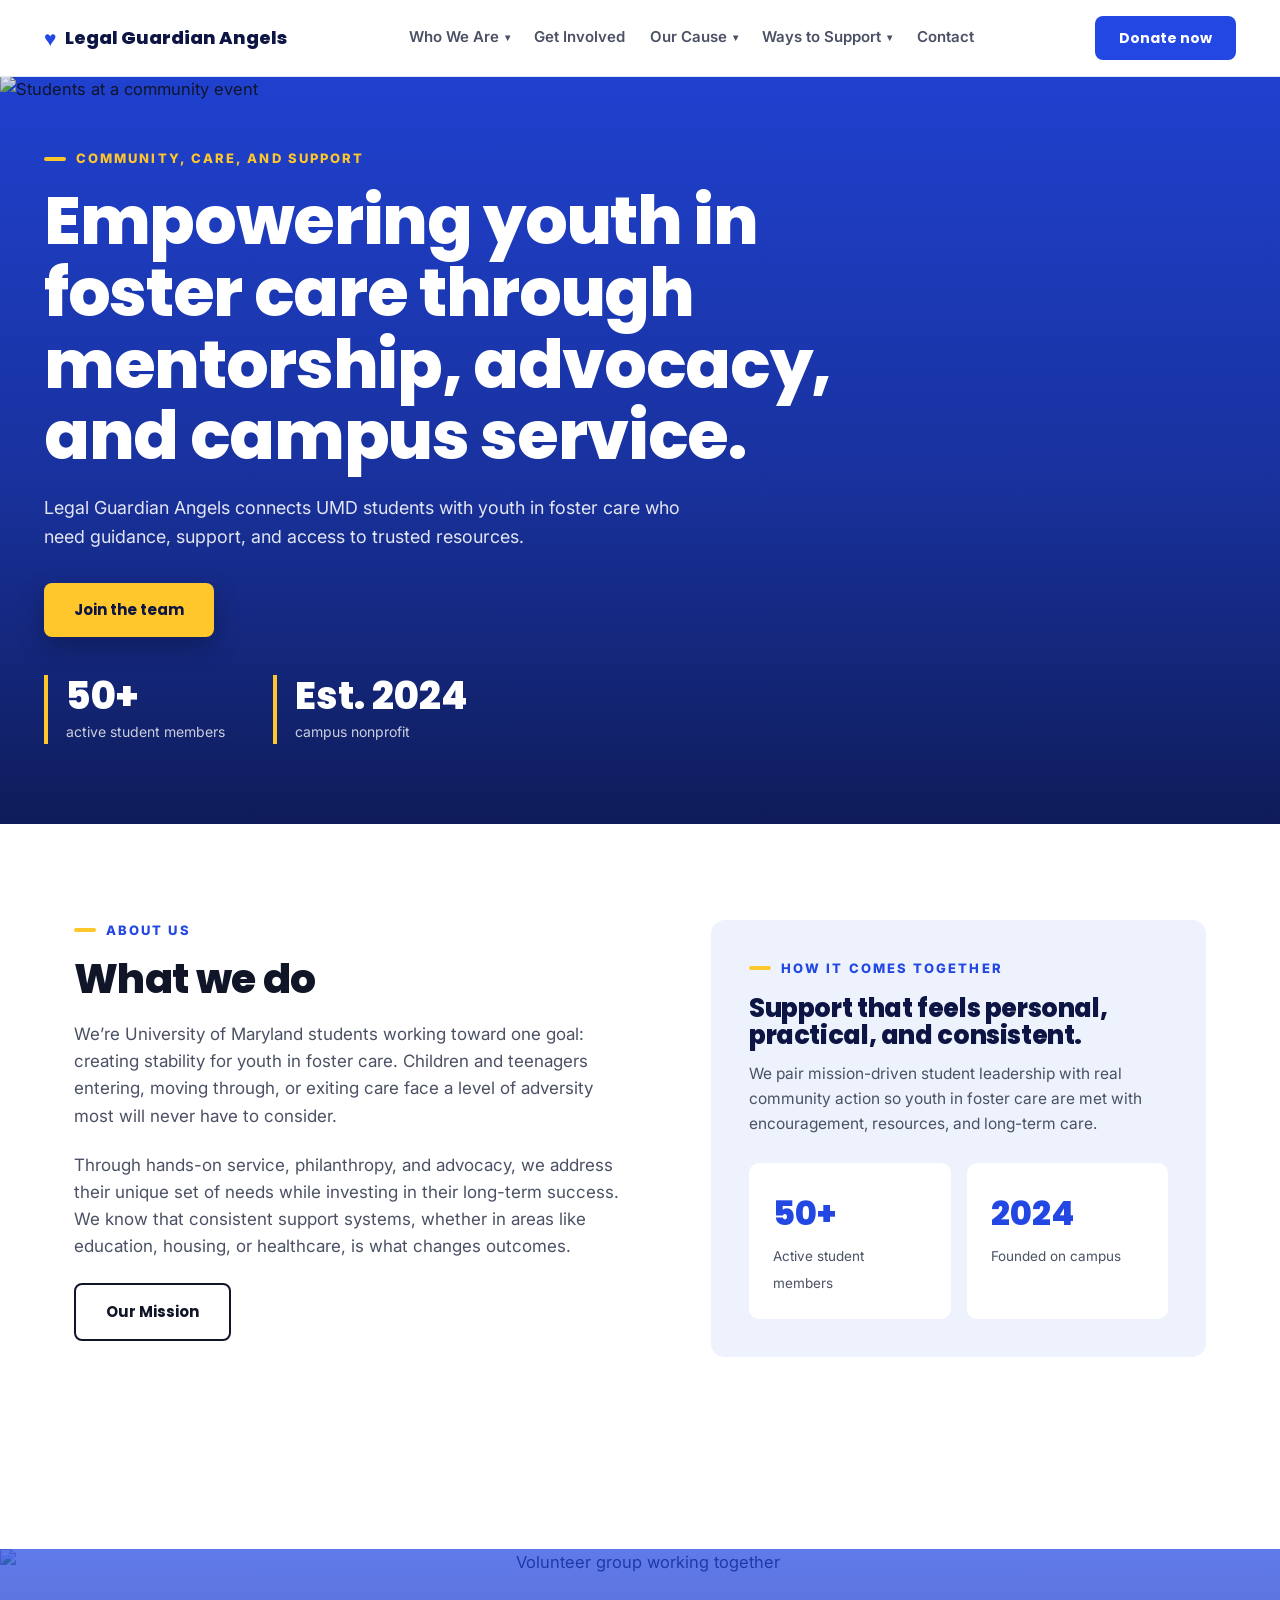
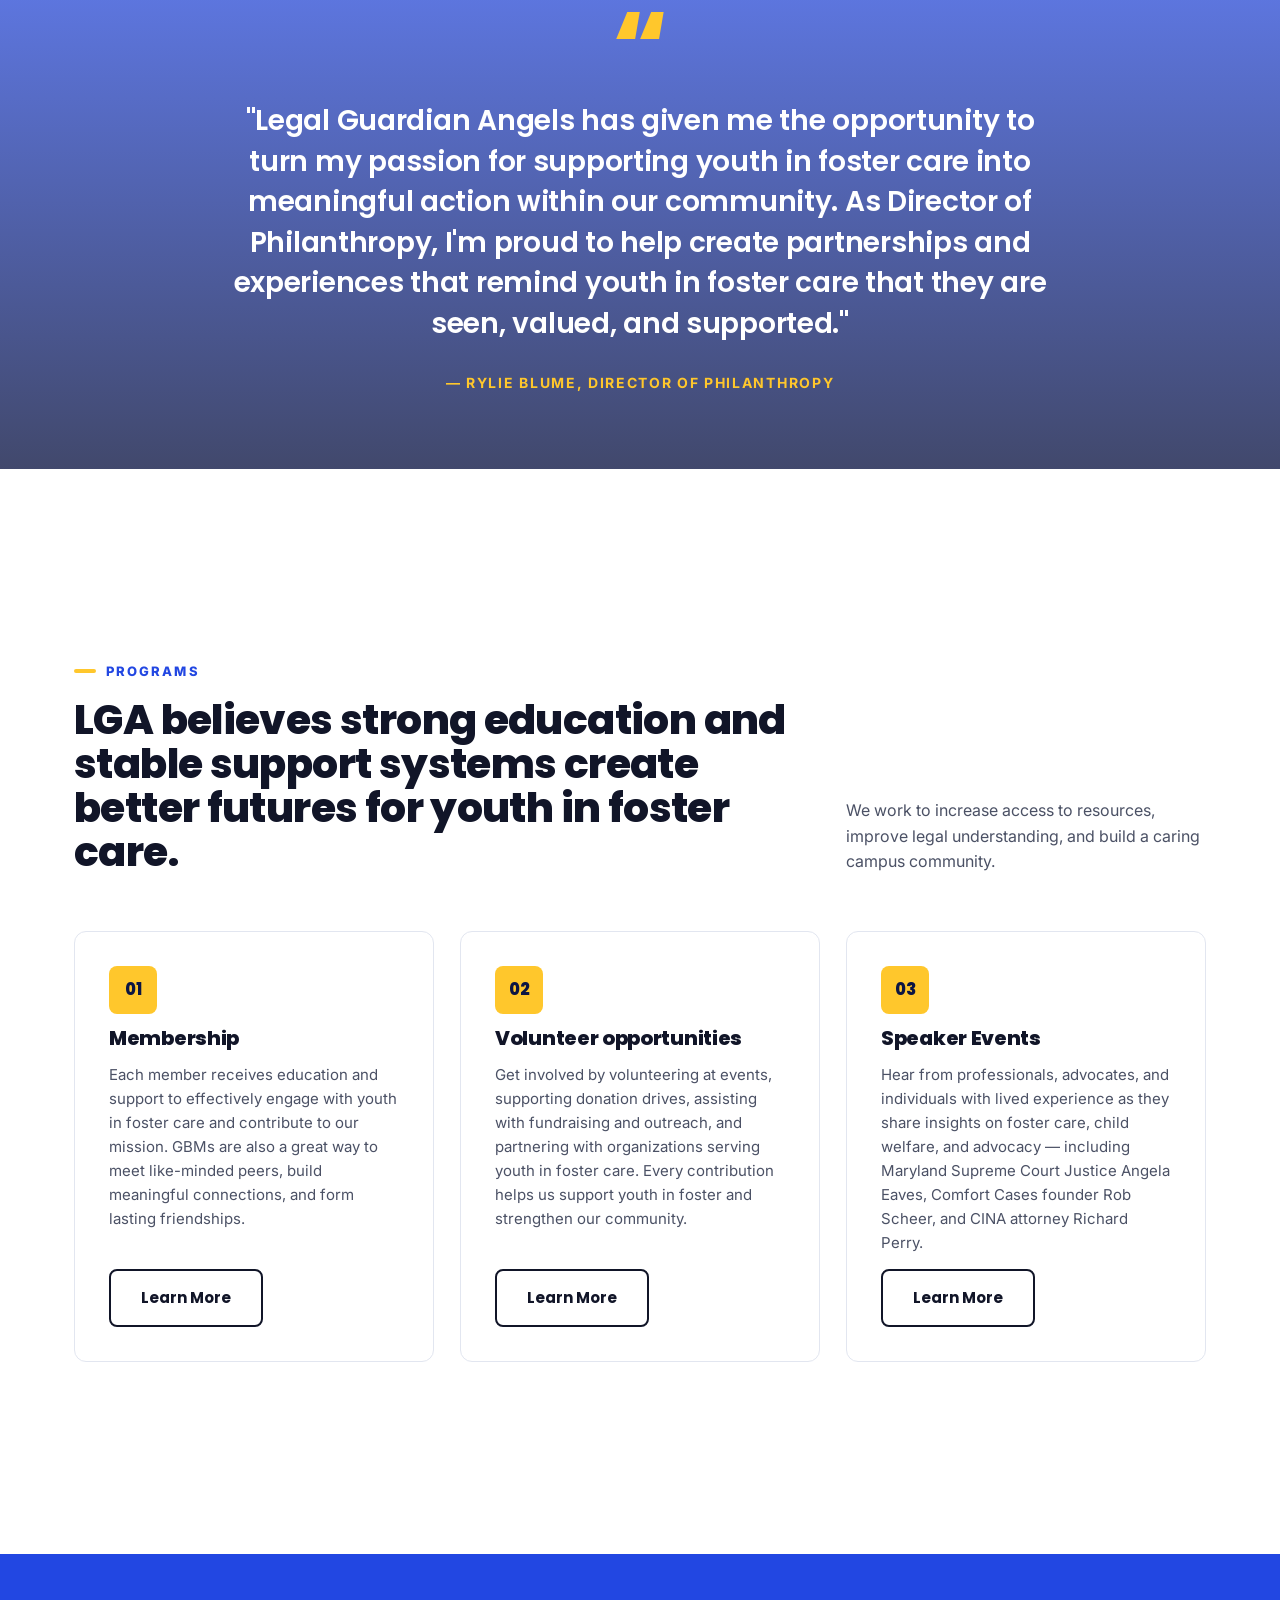
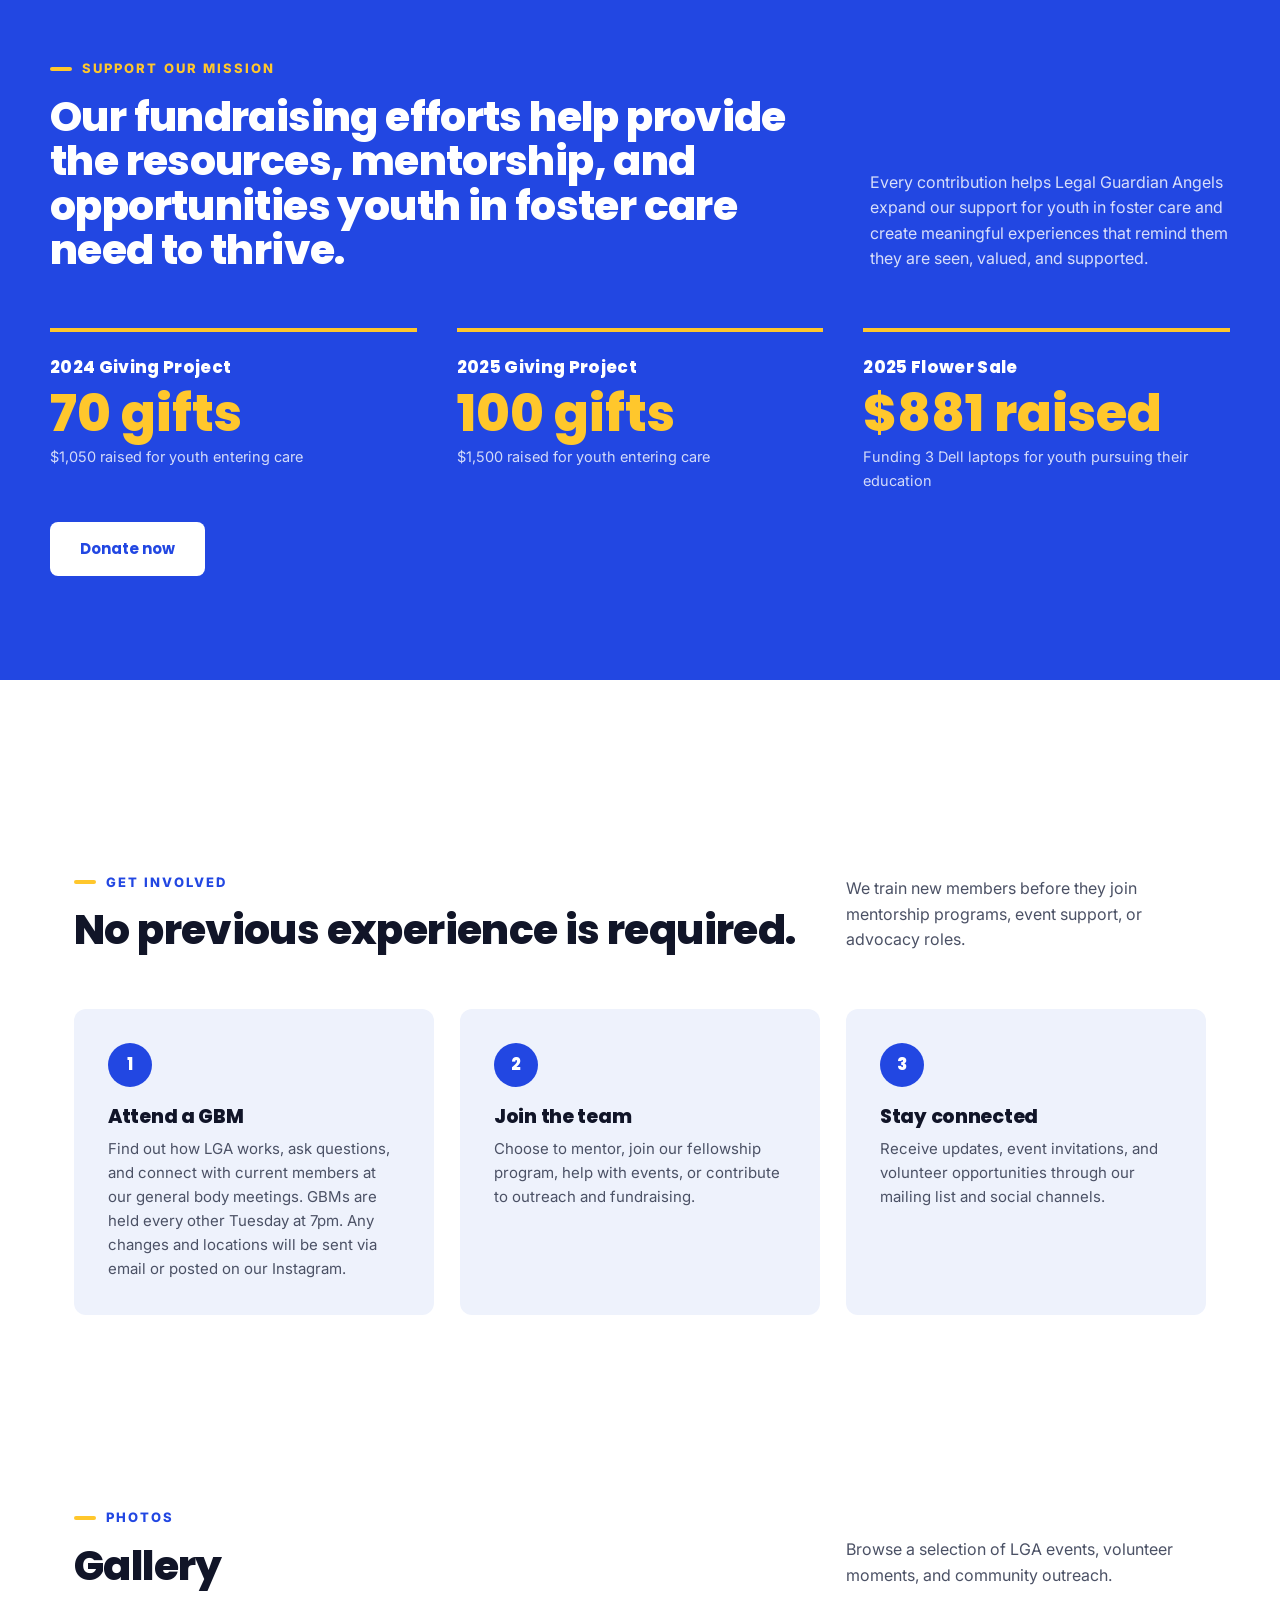
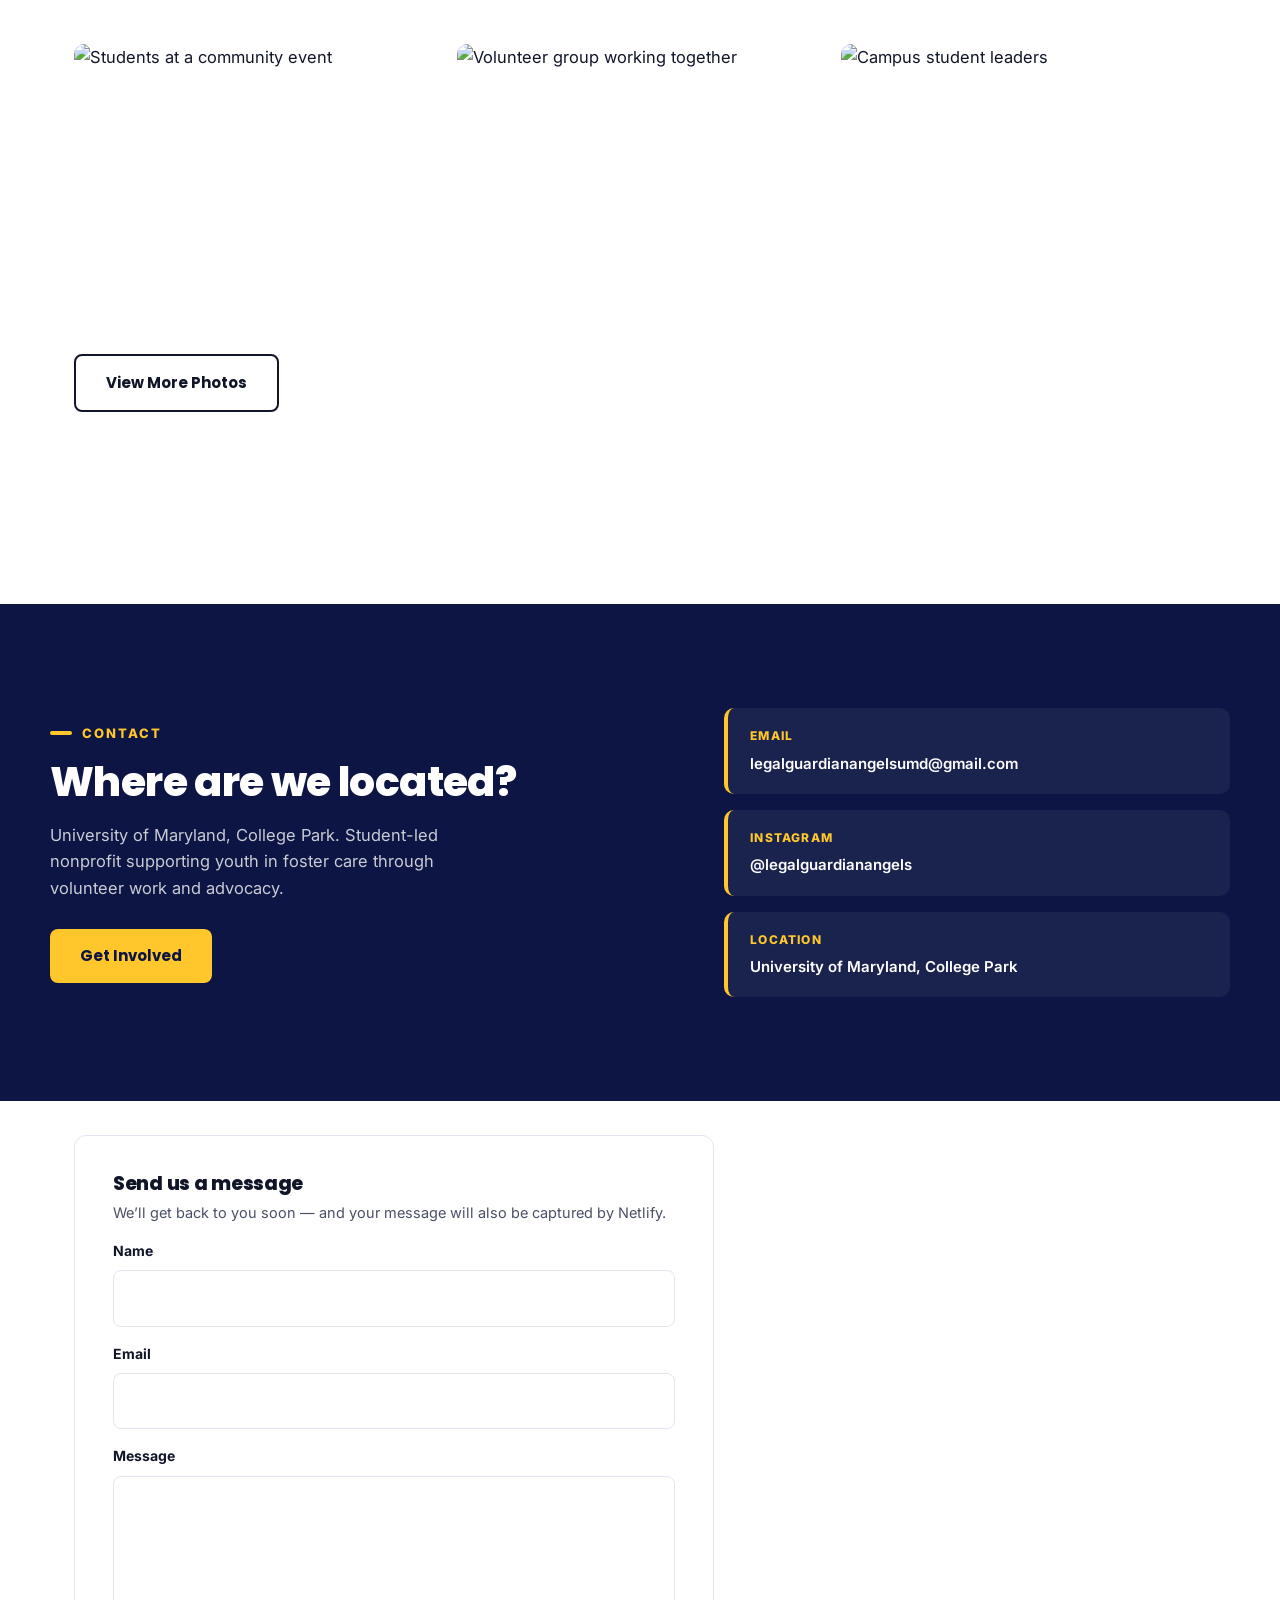
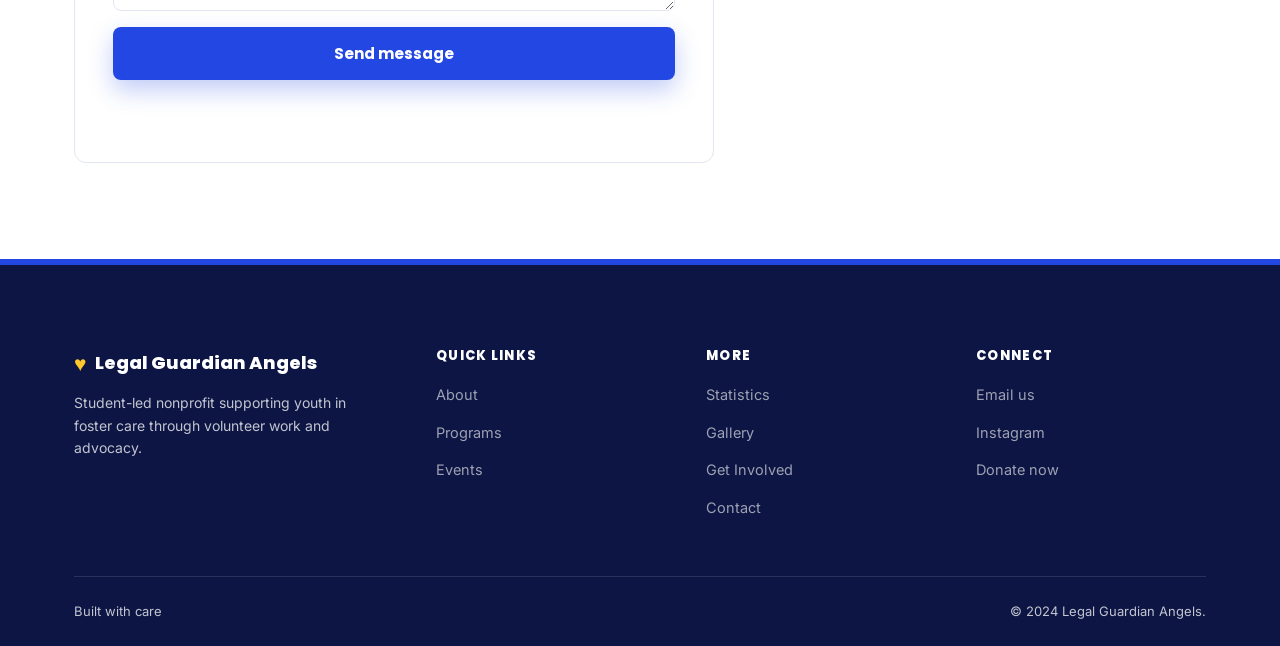
==== index.html @ 77a1c2e3 "Redesign site with One Love-inspired visual system Move all styling into a shared styles.css impleme" ====
<!DOCTYPE html>
<html lang="en">
<head>
<meta charset="UTF-8">
<meta name="viewport" content="width=device-width, initial-scale=1.0">
<title>Legal Guardian Angels — UMD</title>
<link rel="preconnect" href="https://fonts.googleapis.com">
<link href="https://fonts.googleapis.com/css2?family=Poppins:wght@500;600;700;800&family=Inter:wght@400;500;600;700&display=swap" rel="stylesheet">
<!-- Google tag (gtag.js) -->
<script async src="https://www.googletagmanager.com/gtag/js?id=G-RQLTBCHD7K"></script>
<script>
  window.dataLayer = window.dataLayer || [];
  function gtag(){dataLayer.push(arguments);}
  gtag('js', new Date());
  gtag('config', 'G-RQLTBCHD7K');
</script>
<script type="text/javascript" src="https://cdn.jsdelivr.net/npm/@emailjs/browser@4/dist/email.min.js"></script>
<link rel="stylesheet" href="styles.css">
</head>
<body>

<header>
  <div class="nav-shell">
    <div class="nav-bar">
      <a href="index.html" class="logo"><span class="logo-dot"></span> Legal Guardian Angels</a>
      <nav class="nav-links">
        <div class="nav-item dropdown">
          <button class="nav-link dropdown-toggle" type="button" aria-expanded="false" aria-controls="who-we-are-menu">Who We Are</button>
          <div class="dropdown-menu" id="who-we-are-menu">
            <a href="mission.html">Our Mission</a>
            <a href="impact.html">Our Impact</a>
            <a href="events.html">Events</a>
            <a href="team-leadership.html">Team &amp; Leadership</a>
            <a href="gallery.html">Photo Gallery</a>
          </div>
        </div>
        <a href="get-involved.html" class="nav-link">Get Involved</a>
        <div class="nav-item dropdown">
          <a href="statistics.html" class="nav-link dropdown-toggle" data-parent="our-cause">Our Cause</a>
          <div class="dropdown-menu" id="our-cause-menu">
            <a href="partners.html">Our Partners</a>
          </div>
        </div>
        <div class="nav-item dropdown">
          <button class="nav-link dropdown-toggle" type="button" aria-expanded="false" aria-controls="ways-to-support-menu">Ways to Support</button>
          <div class="dropdown-menu" id="ways-to-support-menu">
            <a href="https://www.spotfund.com/story/1d120779-6654-4a64-a59e-068f6ab8086c?SFID=EmpowerFosterYouth">Donate</a>
            <a href="index.html#contact">Partnership Requests</a>
          </div>
        </div>
        <a href="index.html#contact" class="nav-link">Contact</a>
      </nav>
      <div class="nav-cta">
        <a href="https://www.spotfund.com/story/1d120779-6654-4a64-a59e-068f6ab8086c?SFID=EmpowerFosterYouth" class="btn btn-primary" style="padding:11px 24px; font-size:14px;">Donate now</a>
        <button class="burger" onclick="document.getElementById('mmenu').classList.toggle('open')" aria-label="Toggle menu">
          <span></span><span></span><span></span>
        </button>
      </div>
    </div>
    <div class="mobile-menu" id="mmenu">
      <a href="mission.html">Our Mission</a>
      <a href="impact.html">Our Impact</a>
      <a href="events.html">Events</a>
      <a href="team-leadership.html">Team &amp; Leadership</a>
      <a href="gallery.html">Photo Gallery</a>
      <a href="get-involved.html">Get Involved</a>
      <a href="statistics.html">Our Cause</a>
      <a href="partners.html">Our Partners</a>
      <a href="https://www.spotfund.com/story/1d120779-6654-4a64-a59e-068f6ab8086c?SFID=EmpowerFosterYouth">Donate</a>
      <a href="index.html#contact">Partnership Requests</a>
      <a href="index.html#contact">Contact</a>
    </div>
  </div>
</header>

<div id="top"></div>

<div class="hero">
  <div class="hero-inner">
    <img src="gallery/1762361228335.jpeg" alt="Students at a community event">
    <div class="hero-content">
      <div class="eyebrow">Community, care, and support</div>
      <h1>Empowering youth in foster care through mentorship, advocacy, and campus service.</h1>
      <p>Legal Guardian Angels connects UMD students with youth in foster care who need guidance, support, and access to trusted resources.</p>
      <div class="hero-btns">
        <a href="/#join" class="btn btn-primary">Join the team</a>
      </div>
      <div class="hero-stats">
        <div><strong>50+</strong><span>active student members</span></div>
        <div><strong>Est. 2024</strong><span>campus nonprofit</span></div>
      </div>
    </div>
  </div>
</div>

<section id="about">
  <div class="wrap about-grid">
    <div class="about-copy">
      <div class="eyebrow">About us</div>
      <h2>What we do</h2>
      <p>We’re University of Maryland students working toward one goal: creating stability for youth in foster care. Children and teenagers entering, moving through, or exiting care face a level of adversity most will never have to consider.</p>
      <p> Through hands-on service, philanthropy, and advocacy, we address their unique set of needs while investing in their long-term success. We know that consistent support systems, whether in areas like education, housing, or healthcare, is what changes outcomes.</p>
      <a href="/#mission" class="btn btn-outline">Our Mission</a>
    </div>
    <div class="about-panel">
      <div class="eyebrow">How it comes together</div>
      <h3>Support that feels personal, practical, and consistent.</h3>
      <p>We pair mission-driven student leadership with real community action so youth in foster care are met with encouragement, resources, and long-term care.</p>
      <div class="stat-row">
        <div class="stat-card"><strong>50+</strong><span>Active student members</span></div>
        <div class="stat-card"><strong>2024</strong><span>Founded on campus</span></div>
      </div>
    </div>
  </div>
</section>

<section id="mission">
  <div class="wrap">
    <div class="quote-banner">
      <img src="gallery/1762362089334.jpeg" alt="Volunteer group working together">
      <div class="quote-inner">
        <p>"Legal Guardian Angels has given me the opportunity to turn my passion for supporting youth in foster care into meaningful action within our community. As Director of Philanthropy, I'm proud to help create partnerships and experiences that remind youth in foster care that they are seen, valued, and supported."</p>
        <span>— Rylie Blume, Director of Philanthropy</span>
      </div>
    </div>
  </div>
</section>

<section id="programs">
  <div class="wrap">
    <div class="section-head">
      <div>
        <div class="eyebrow">Programs</div>
        <h2>LGA believes strong education and stable support systems create better futures for youth in foster care.</h2>
      </div>
      <p>We work to increase access to resources, improve legal understanding, and build a caring campus community.</p>
    </div>
    <div class="card-grid">
      <div class="p-card">
        <div class="icon">01</div>
        <h3>Membership</h3>
        <p>Each member receives education and support to effectively engage with youth in foster care and contribute to our mission. GBMs are also a great way to meet like-minded peers, build meaningful connections, and form lasting friendships.</p>
        <a href="programs.html" class="btn btn-outline" style="align-self:flex-start;">Learn More</a>
      </div>
      <div class="p-card">
        <div class="icon">02</div>
        <h3>Volunteer opportunities</h3>
        <p>Get involved by volunteering at events, supporting donation drives, assisting with fundraising and outreach, and partnering with organizations serving youth in foster care. Every contribution helps us support youth in foster and strengthen our community.</p>
        <a href="programs.html" class="btn btn-outline" style="align-self:flex-start;">Learn More</a>
      </div>
      <div class="p-card">
        <div class="icon">03</div>
        <h3>Speaker Events</h3>
        <p>Hear from professionals, advocates, and individuals with lived experience as they share insights on foster care, child welfare, and advocacy — including Maryland Supreme Court Justice Angela Eaves, Comfort Cases founder Rob Scheer, and CINA attorney Richard Perry.</p>
        <a href="programs.html" class="btn btn-outline" style="align-self:flex-start;">Learn More</a>
      </div>
    </div>
  </div>
</section>

<section id="events">
  <div class="wrap">
    <div class="impact-band">
      <div class="section-head">
        <div>
          <div class="eyebrow">Support our mission</div>
          <h2>Our fundraising efforts help provide the resources, mentorship, and opportunities youth in foster care need to thrive.</h2>
        </div>
        <p>Every contribution helps Legal Guardian Angels expand our support for youth in foster care and create meaningful experiences that remind them they are seen, valued, and supported.</p>
      </div>
      <div class="impact-cards">
        <div class="i-card">
          <h3>2024 Giving Project</h3>
          <div class="amt">70 gifts</div>
          <p>$1,050 raised for youth entering care</p>
        </div>
        <div class="i-card">
          <h3>2025 Giving Project</h3>
          <div class="amt">100 gifts</div>
          <p>$1,500 raised for youth entering care</p>
        </div>
        <div class="i-card">
          <h3>2025 Flower Sale</h3>
          <div class="amt">$881 raised</div>
          <p>Funding 3 Dell laptops for youth pursuing their education</p>
        </div>
      </div>
      <div style="margin-top:30px;">
        <a href="https://www.spotfund.com/story/1d120779-6654-4a64-a59e-068f6ab8086c?SFID=EmpowerFosterYouth" class="btn btn-dark">Donate now</a>
      </div>
    </div>
  </div>
</section>

<section id="join">
  <div class="wrap">
    <div class="section-head">
      <div>
        <div class="eyebrow">Get involved</div>
        <h2>No previous experience is required.</h2>
      </div>
      <p>We train new members before they join mentorship programs, event support, or advocacy roles.</p>
    </div>
    <div class="steps">
      <div class="step-card">
        <div class="step-num">1</div>
        <h3>Attend a GBM</h3>
        <p>Find out how LGA works, ask questions, and connect with current members at our general body meetings. GBMs are held every other Tuesday at 7pm. Any changes and locations will be sent via email or posted on our Instagram.</p>
      </div>
      <div class="step-card">
        <div class="step-num">2</div>
        <h3>Join the team</h3>
        <p>Choose to mentor, join our fellowship program, help with events, or contribute to outreach and fundraising.</p>
      </div>
      <div class="step-card">
        <div class="step-num">3</div>
        <h3>Stay connected</h3>
        <p>Receive updates, event invitations, and volunteer opportunities through our mailing list and social channels.</p>
      </div>
    </div>
  </div>
</section>

<section id="gallery">
  <div class="wrap">
    <div class="section-head">
      <div>
        <div class="eyebrow">Photos</div>
        <h2>Gallery</h2>
      </div>
      <p>Browse a selection of LGA events, volunteer moments, and community outreach.</p>
    </div>
    <div class="gallery-grid">
      <img src="gallery/1762361228335.jpeg" alt="Students at a community event">
      <img src="gallery/1762362089334.jpeg" alt="Volunteer group working together">
      <img src="gallery/1762362348416.jpeg" alt="Campus student leaders">
    </div>
    <div style="margin-top:30px;">
      <a href="https://join.photocircleapp.com/THJKW5EP27" class="btn btn-outline">View More Photos</a>
    </div>
  </div>
</section>

<section id="contact">
  <div class="wrap">
    <div class="cta-band">
      <div>
        <div class="eyebrow">Contact</div>
        <h2>Where are we located?</h2>
        <p>University of Maryland, College Park. Student-led nonprofit supporting youth in foster care through volunteer work and advocacy.</p>
        <a href="/#join" class="btn btn-primary">Get Involved</a>
      </div>
      <div class="contact-list">
        <div class="contact-item"><span>Email</span><strong>legalguardianangelsumd@gmail.com</strong></div>
        <div class="contact-item"><span>Instagram</span><strong>@legalguardianangels</strong></div>
        <div class="contact-item"><span>Location</span><strong>University of Maryland, College Park</strong></div>
      </div>
    </div>
  </div>

  <div class="wrap">
    <div class="form-card">
      <h3 style="font-size:19px; margin-bottom:6px;">Send us a message</h3>
      <p style="color:var(--ink-soft); font-size:14.5px; margin-bottom:16px;">We’ll get back to you soon — and your message will also be captured by Netlify.</p>

      <form id="contactForm" name="contact" action="/thank-you.html" method="POST" data-netlify="true" netlify-honeypot="bot-field" class="contact-form">
        <input type="hidden" name="form-name" value="contact">
        <input type="hidden" name="bot-field">

        <div class="form-row">
          <label for="cf-name">Name</label>
          <input type="text" id="cf-name" name="name" required>
        </div>
        <div class="form-row">
          <label for="cf-email">Email</label>
          <input type="email" id="cf-email" name="email" required>
        </div>
        <div class="form-row">
          <label for="cf-message">Message</label>
          <textarea id="cf-message" name="message" rows="4" required></textarea>
        </div>

        <button type="submit" class="btn btn-primary" id="cf-submit">Send message</button>
        <p id="cf-status" class="form-status" aria-live="polite"></p>
      </form>
    </div>
  </div>
</section>

<footer>
  <div class="wrap">
    <div class="footer-grid">
      <div>
        <div class="footer-logo"><span class="logo-dot"></span> Legal Guardian Angels</div>
        <p style="font-size:14px; max-width:280px;">Student-led nonprofit supporting youth in foster care through volunteer work and advocacy.</p>
      </div>
      <div>
        <h4>Quick Links</h4>
        <ul>
          <li><a href="/#about">About</a></li>
          <li><a href="programs.html">Programs</a></li><li><a href="events.html">Events</a></li>
        </ul>
      </div>
      <div>
        <h4>More</h4>
        <ul>
          <li><a href="statistics.html">Statistics</a></li>
          <li><a href="gallery.html">Gallery</a></li>
          <li><a href="/#join">Get Involved</a></li>
          <li><a href="index.html#contact">Contact</a></li>
        </ul>
      </div>
      <div>
        <h4>Connect</h4>
        <ul>
          <li><a href="mailto:legalguardianangelsumd@gmail.com">Email us</a></li>
          <li><a href="#">Instagram</a></li>
          <li><a href="https://www.spotfund.com/story/1d120779-6654-4a64-a59e-068f6ab8086c?SFID=EmpowerFosterYouth">Donate now</a></li>
        </ul>
      </div>
    </div>
    <div class="wrap footer-bottom" style="padding-left:0; padding-right:0;">
      <span>Built with care</span>
      <span>© 2024 Legal Guardian Angels.</span>
    </div>
  </div>
</footer>

<script src="script.js"></script>
</body>
</html>
---- styles.css ----
/* ============================================================
   Legal Guardian Angels — shared design system
   Visual language inspired by joinonelove.org:
   cobalt blue + warm yellow + deep navy, bold Poppins display
   type, full-bleed alternating bands, sticky white header.
   ============================================================ */

:root{
  /* Core palette */
  --blue:#2247E2;        /* primary cobalt */
  --blue-dark:#1837B8;   /* hover / pressed */
  --navy:#0C1543;        /* footer, dark bands, overlays */
  --yellow:#FFC72C;      /* accent */
  --tint:#EEF2FC;        /* light blue band / panels */
  --ink:#111528;         /* body text */
  --ink-soft:#4B5165;    /* muted text */
  --line:#E2E6F0;        /* hairlines / borders */

  /* Legacy aliases — map the old cream/gold palette onto the new
     system so any residual var() reference stays on-brand. */
  --cream:#FFFFFF;
  --cream-2:#F7F9FE;
  --dark:#0C1543;
  --gold:#FFC72C;
  --gold-dark:#2247E2;
  --radius:12px;
}

*{box-sizing:border-box; margin:0; padding:0;}
html{scroll-behavior:smooth;}
body{
  font-family:'Inter', sans-serif;
  background:#fff;
  color:var(--ink);
  line-height:1.6;
  font-size:16.5px;
  overflow-x:hidden;
  -webkit-font-smoothing:antialiased;
}
h1,h2,h3,h4{
  font-family:'Poppins', sans-serif;
  color:var(--ink);
  line-height:1.08;
  font-weight:800;
  letter-spacing:-0.015em;
}
h2{font-size:clamp(1.9rem, 3.2vw, 2.7rem);}
a{text-decoration:none; color:inherit;}
img{max-width:100%; display:block;}
.wrap{max-width:1180px; margin:0 auto; padding:0 24px;}
section{padding:96px 0; scroll-margin-top:88px;}
@media(max-width:768px){ section{padding:64px 0;} }
[id]{scroll-margin-top:88px;}

/* ---------- Eyebrow ---------- */
.eyebrow{
  display:flex; align-items:center; gap:10px;
  font-size:13px; font-weight:800; letter-spacing:.16em; text-transform:uppercase;
  color:var(--blue); margin-bottom:16px;
}
.eyebrow::before{content:""; width:22px; height:4px; border-radius:2px; background:var(--yellow);}

/* ---------- Buttons ---------- */
.btn{
  display:inline-flex; align-items:center; justify-content:center;
  padding:15px 30px; border-radius:8px; font-weight:700; font-size:15px;
  cursor:pointer; border:none; font-family:'Poppins', sans-serif;
  transition:transform .15s ease, background .15s ease, color .15s ease, border-color .15s ease, box-shadow .15s ease;
}
.btn:hover{transform:translateY(-2px);}
.btn-primary{background:var(--blue); color:#fff; box-shadow:0 10px 24px rgba(34,71,226,.28);}
.btn-primary:hover{background:var(--blue-dark);}
.btn-outline{background:transparent; border:2px solid var(--ink); color:var(--ink);}
.btn-outline:hover{border-color:var(--blue); color:var(--blue);}
.btn-outline-light{background:transparent; border:2px solid rgba(255,255,255,.85); color:#fff;}
.btn-outline-light:hover{background:rgba(255,255,255,.12);}
.btn-dark{background:var(--navy); color:#fff;}
.btn:disabled{opacity:0.7; cursor:not-allowed; transform:none;}

/* ---------- Header / navigation ---------- */
header{
  position:sticky; top:0; z-index:100;
  background:#fff; box-shadow:0 1px 0 var(--line);
}
.nav-shell{max-width:1240px; margin:0 auto; padding:0 24px;}
.nav-bar{
  background:#fff; border-radius:0;
  display:flex; align-items:center; justify-content:space-between; gap:16px;
  padding:16px 0; color:var(--ink); flex-wrap:nowrap;
}
.logo{
  display:flex; align-items:center; gap:9px;
  font-family:'Poppins', sans-serif; font-weight:800; font-size:18px;
  color:var(--navy); flex-shrink:0;
}
.logo-dot{width:auto; height:auto; border-radius:0; background:none; line-height:1;}
.logo-dot::before{content:"\2665\FE0E"; font-size:21px; color:var(--blue);}
.nav-links{
  display:flex; align-items:center; justify-content:center; gap:clamp(12px, 1.6vw, 28px);
  font-size:15px; font-weight:600; flex:1; min-width:0; white-space:nowrap;
  overflow:visible;
}
.nav-links .nav-link, .nav-links .dropdown-toggle{
  position:relative; background:none; border:none; color:var(--ink-soft); font:inherit;
  padding:6px 2px 8px; cursor:pointer; opacity:1;
  transition:color .15s ease; flex-shrink:0;
  display:inline-flex; align-items:center; gap:6px;
}
.nav-links .nav-link:hover, .nav-links .dropdown-toggle:hover{color:var(--ink);}
.nav-links .nav-link.active, .nav-links .dropdown-toggle.active{color:var(--blue); font-weight:700;}
.mobile-menu a.active{color:var(--blue); font-weight:700;}
.nav-links .nav-link::before, .nav-links .dropdown-toggle::before{
  content:""; position:absolute; left:0; bottom:0; width:100%; height:3px;
  background:var(--yellow); transform:scaleX(0); transform-origin:center;
  transition:transform .2s ease;
}
.nav-links .nav-link.active::before, .nav-links .dropdown-toggle.active::before,
.dropdown.open .dropdown-toggle::before{transform:scaleX(1);}
.nav-links .dropdown-toggle::after{content:"▾"; font-size:10px; line-height:1; transition:transform .2s ease;}
.nav-links .dropdown-toggle[aria-expanded="true"]::after,
.dropdown.open .dropdown-toggle::after{transform:rotate(180deg);}
.nav-link-group{display:inline-flex; align-items:center; gap:4px;}
.nav-item{position:relative;}
.dropdown-menu{
  position:absolute; top:calc(100% + 10px); left:0; min-width:230px;
  background:#fff; color:var(--ink); border:1px solid var(--line); border-radius:10px;
  padding:8px; box-shadow:0 18px 40px rgba(12,21,67,.14);
  display:none; flex-direction:column; gap:2px; z-index:130;
}
.dropdown-menu a{display:block; padding:11px 14px; border-radius:8px; color:var(--ink); font-weight:600; font-size:14.5px; text-align:left;}
.dropdown-menu a:hover{background:var(--tint); color:var(--blue);}
.dropdown.open .dropdown-menu{display:flex;}
.dropdown.open .dropdown-toggle{color:var(--blue); font-weight:700;}
.nav-cta{display:flex; align-items:center; gap:14px; flex-shrink:0;}
.nav-cta .btn{box-shadow:none;}
.burger{display:none; flex-direction:column; gap:5px; cursor:pointer; background:none; border:none; padding:8px;}
.burger span{width:24px; height:2.5px; background:var(--navy); display:block; border-radius:2px;}
@media(max-width:900px){
  .nav-links{display:none;}
  .burger{display:flex;}
}
.mobile-menu{
  display:none; flex-direction:column; gap:2px; background:#fff;
  border-top:1px solid var(--line); border-radius:0;
  margin:0 -24px; padding:10px 16px 16px; color:var(--ink);
  max-height:calc(100vh - 76px); overflow:auto;
}
.mobile-menu.open{display:flex;}
.mobile-menu a{padding:13px 14px; border-radius:8px; font-size:15.5px; font-weight:600; color:var(--ink);}
.mobile-menu a:hover{background:var(--tint); color:var(--blue);}

/* ---------- Hero (full-bleed) ---------- */
.hero{max-width:none; margin:0; padding:0;}
.hero-inner{
  position:relative; border-radius:0; overflow:hidden;
  min-height:440px; background:var(--blue);
  display:flex; align-items:flex-end; justify-content:flex-start;
}
.hero-inner:has(> img){min-height:min(86vh, 720px);}
.hero-inner img{position:absolute; inset:0; width:100%; height:100%; object-fit:cover;}
.hero-inner::after{
  content:""; position:absolute; inset:0;
  background:linear-gradient(0deg, rgba(12,21,67,.86) 0%, rgba(12,21,67,.42) 48%, rgba(12,21,67,.12) 100%);
}
.hero-inner:not(:has(> img))::after{background:none;}
.hero-content{
  position:relative; z-index:2; width:100%; max-width:1240px; margin:0 auto;
  padding:72px 24px 80px;
  background:transparent; border:none; border-radius:0; box-shadow:none; backdrop-filter:none;
}
.hero-content .eyebrow{color:var(--yellow);}
.hero-content .eyebrow::before{background:var(--yellow);}
.hero-content h1{
  color:#fff; font-size:clamp(2.5rem, 5.4vw, 4.15rem);
  margin-bottom:22px; max-width:900px; letter-spacing:-0.02em;
}
.hero-content p{color:rgba(255,255,255,.88); font-size:clamp(1.02rem, 1.4vw, 1.2rem); max-width:640px; margin-bottom:32px;}
.hero-content .btn-primary{background:var(--yellow); color:var(--navy); box-shadow:0 10px 26px rgba(0,0,0,.25);}
.hero-content .btn-primary:hover{background:#fff;}
.hero-content .btn-outline{border-color:#fff; color:#fff;}
.hero-btns{display:flex; gap:14px; flex-wrap:wrap; margin-bottom:38px;}
.hero-stats{display:flex; gap:48px; flex-wrap:wrap;}
.hero-stats div{
  color:#fff; background:transparent; border:none; border-radius:0;
  padding:0 0 0 18px; min-width:0; border-left:4px solid var(--yellow);
}
.hero-stats strong{display:block; font-family:'Poppins', sans-serif; font-weight:800; font-size:clamp(1.8rem, 3vw, 2.6rem); line-height:1.1;}
.hero-stats span{font-size:14px; color:rgba(255,255,255,.78);}
@media(max-width:640px){
  .hero-inner:has(> img){min-height:560px;}
  .hero-content{padding:56px 24px 60px;}
}

/* ---------- About (index) ---------- */
.about-grid{display:grid; grid-template-columns:1.08fr 0.92fr; gap:56px; align-items:stretch;}
.about-copy p{color:var(--ink-soft); font-size:17px; margin-bottom:22px; max-width:560px;}
.about-copy h2{margin-bottom:20px;}
.about-panel{
  background:var(--tint); border:none; border-radius:14px; padding:38px;
  box-shadow:none;
}
.about-panel h3{font-size:clamp(1.3rem, 2vw, 1.6rem); margin-bottom:12px; color:var(--navy);}
.about-panel p{color:var(--ink-soft); font-size:15.5px; margin-bottom:26px;}
.stat-row{display:grid; grid-template-columns:repeat(2,1fr); gap:16px; margin-top:0; max-width:none;}
.stat-card{background:#fff; border:none; border-radius:10px; padding:24px;}
.stat-card strong{display:block; font-family:'Poppins', sans-serif; font-weight:800; font-size:2.1rem; margin-bottom:2px; color:var(--blue);}
.stat-card span{font-size:13.5px; color:var(--ink-soft);}
@media(max-width:860px){ .about-grid{grid-template-columns:1fr;} }

/* ---------- Quote banner (full-bleed, blue duotone) ---------- */
.quote-banner{
  position:relative; overflow:hidden; min-height:520px;
  width:100vw; margin-left:calc(50% - 50vw); border-radius:0;
  display:flex; align-items:center; justify-content:center; text-align:center;
}
.quote-banner img{position:absolute; inset:0; width:100%; height:100%; object-fit:cover;}
.quote-banner::after{
  content:""; position:absolute; inset:0;
  background:linear-gradient(180deg, rgba(34,71,226,.72), rgba(12,21,67,.78));
}
.quote-inner{position:relative; z-index:2; max-width:880px; padding:64px 24px;}
.quote-inner::before{
  content:"\201C"; display:block; font-family:'Poppins', sans-serif; font-weight:800;
  font-size:96px; line-height:.5; color:var(--yellow); margin-bottom:30px;
}
.quote-inner p{
  color:#fff; font-size:clamp(1.25rem, 2.4vw, 1.75rem); font-family:'Poppins', sans-serif;
  font-weight:600; line-height:1.45; margin-bottom:24px; letter-spacing:-0.01em;
}
.quote-inner span{color:var(--yellow); font-weight:700; font-size:14px; letter-spacing:.12em; text-transform:uppercase;}

/* ---------- Section head ---------- */
.section-head{display:flex; justify-content:space-between; align-items:flex-end; gap:40px; margin-bottom:56px;}
.section-head h2{max-width:760px;}
.section-head p{color:var(--ink-soft); max-width:360px; font-size:16px;}
@media(max-width:900px){ .section-head{flex-direction:column; align-items:flex-start;} }

/* ---------- Card grids ---------- */
.card-grid{display:grid; grid-template-columns:repeat(3,1fr); gap:26px;}
.card-grid:has(> .card){grid-template-columns:repeat(2,1fr); padding:0;}
.p-card{
  background:#fff; border:1px solid var(--line); border-radius:12px; padding:34px;
  display:flex; flex-direction:column; gap:14px;
  transition:transform .18s ease, box-shadow .18s ease, border-color .18s ease;
}
.p-card:hover{transform:translateY(-4px); box-shadow:0 22px 44px rgba(12,21,67,.10); border-color:var(--blue);}
.p-card .icon{
  width:48px; height:48px; border-radius:8px; background:var(--yellow);
  display:flex; align-items:center; justify-content:center;
  font-family:'Poppins', sans-serif; font-weight:800; color:var(--navy);
}
.p-card h3{font-size:1.25rem;}
.p-card p{color:var(--ink-soft); font-size:15px; flex:1;}
.card{
  background:#fff; border:1px solid var(--line); border-radius:12px; padding:34px;
  transition:transform .18s ease, box-shadow .18s ease, border-color .18s ease;
}
.card:hover{transform:translateY(-4px); box-shadow:0 22px 44px rgba(12,21,67,.10); border-color:var(--blue);}
.card h3{font-size:1.4rem; margin-bottom:12px;}
.card p{color:var(--ink-soft); margin-bottom:10px;}
.content-grid{display:grid; grid-template-columns:1.2fr .8fr; gap:32px; padding:0; align-items:start;}
@media(max-width:900px){
  .card-grid, .card-grid:has(> .card){grid-template-columns:1fr;}
  .content-grid{grid-template-columns:1fr;}
}

/* ---------- Impact band (full-bleed cobalt) ---------- */
.impact-band{
  background:var(--blue); border-radius:0;
  width:100vw; margin-left:calc(50% - 50vw);
  padding:104px max(24px, calc(50vw - 590px));
}
.impact-band .eyebrow{color:var(--yellow);}
.impact-band .section-head h2{color:#fff;}
.impact-band .section-head p{color:rgba(255,255,255,.82);}
.impact-cards{display:grid; grid-template-columns:repeat(3,1fr); gap:40px;}
.i-card{background:transparent; color:#fff; border-radius:0; padding:26px 0 0; border-top:4px solid var(--yellow);}
.i-card h3{color:#fff; font-size:1.05rem; margin-bottom:12px; letter-spacing:.02em;}
.i-card .amt{font-family:'Poppins', sans-serif; font-weight:800; font-size:clamp(2.3rem, 4vw, 3.3rem); color:var(--yellow); margin-bottom:6px; line-height:1;}
.i-card p{color:rgba(255,255,255,.8); font-size:14.5px;}
.impact-band .btn-dark{background:#fff; color:var(--blue);}
.impact-band .btn-dark:hover{background:var(--yellow); color:var(--navy);}
@media(max-width:900px){ .impact-cards{grid-template-columns:1fr;} .impact-band{padding-top:72px; padding-bottom:72px;} }

/* ---------- Numbers / statistics ---------- */
.numbers-grid{display:grid; grid-template-columns:0.85fr 1.15fr; gap:56px; align-items:center;}
.numbers-grid img{border-radius:12px; width:100%; height:460px; object-fit:cover;}
.numbers-right h2{margin-bottom:18px;}
.numbers-right > p{color:var(--ink-soft); margin-bottom:30px;}
.stat-block{border-top:1px solid var(--line); padding:22px 0;}
.stat-block h4{font-size:1.05rem; margin-bottom:8px;}
.stat-block p{color:var(--ink-soft); font-size:14.5px; margin-bottom:8px;}
.stat-block a{font-size:13px; color:var(--blue); font-weight:700; border-bottom:2px solid var(--yellow); padding-bottom:1px;}
.source-note{font-size:13px; color:var(--blue); font-weight:700;}
.num-callout{display:flex; gap:36px; margin-bottom:34px; flex-wrap:wrap;}
.num-callout div{border-left:4px solid var(--yellow); padding-left:16px;}
.num-callout div strong{display:block; font-family:'Poppins', sans-serif; font-weight:800; font-size:2.2rem; color:var(--blue); line-height:1.15;}
.num-callout div span{font-size:13px; color:var(--ink-soft);}
@media(max-width:860px){ .numbers-grid{grid-template-columns:1fr;} .numbers-grid img{height:300px;} }

/* ---------- Steps ---------- */
.steps{display:grid; grid-template-columns:repeat(3,1fr); gap:26px;}
.step-card{
  background:var(--tint); border:none; border-radius:12px; padding:34px;
}
.step-num{
  width:44px; height:44px; border-radius:50%; background:var(--blue); color:#fff;
  display:flex; align-items:center; justify-content:center;
  font-family:'Poppins', sans-serif; font-weight:800; margin-bottom:20px;
}
.step-card h3{font-size:1.2rem; margin-bottom:10px;}
.step-card p{color:var(--ink-soft); font-size:15px;}
.step-card ul{margin-top:12px; padding-left:18px; color:var(--ink-soft); font-size:14.5px;}
.step-card ul li{margin-bottom:6px;}
@media(max-width:900px){ .steps{grid-template-columns:1fr;} }
/* Events & impact pages use a two-column steps layout at desktop */
@media(min-width:901px){
  .steps:has(> .step-card:nth-child(4)):not(:has(> .step-card .step-num)){grid-template-columns:repeat(2,1fr);}
}

/* ---------- Gallery ---------- */
.gallery-grid{display:grid; grid-template-columns:repeat(3,1fr); gap:18px;}
.gallery-grid img{border-radius:10px; width:100%; height:280px; object-fit:cover;}
@media(max-width:860px){ .gallery-grid{grid-template-columns:1fr;} }

/* ---------- CTA band (full-bleed navy) ---------- */
.cta-band{
  background:var(--navy); border-radius:0;
  width:100vw; margin-left:calc(50% - 50vw);
  padding:104px max(24px, calc(50vw - 590px));
  display:grid; grid-template-columns:1.1fr 0.9fr; gap:56px; align-items:center;
}
.cta-band .eyebrow{color:var(--yellow);}
.cta-band h2{color:#fff; margin-bottom:18px;}
.cta-band p{color:rgba(255,255,255,.78); margin-bottom:28px; max-width:460px;}
.cta-band .btn-primary{background:var(--yellow); color:var(--navy); box-shadow:none;}
.cta-band .btn-primary:hover{background:#fff;}
.contact-list{display:flex; flex-direction:column; gap:16px;}
.contact-item{background:rgba(255,255,255,.06); border-radius:10px; padding:18px 22px; border-left:4px solid var(--yellow);}
.contact-item span{display:block; font-size:12px; color:var(--yellow); font-weight:800; text-transform:uppercase; letter-spacing:.1em; margin-bottom:4px;}
.contact-item strong{color:#fff; font-weight:600; font-size:15px;}
@media(max-width:860px){ .cta-band{grid-template-columns:1fr; padding-top:72px; padding-bottom:72px;} }

/* ---------- Contact form ---------- */
.form-card{background:#fff; border:1px solid var(--line); border-radius:12px; padding:38px; max-width:640px; margin-top:34px;}
.contact-form{display:grid; gap:16px;}
.form-row{display:grid; gap:8px;}
.form-row label{font-weight:700; color:var(--ink); font-size:14px;}
.form-row input, .form-row textarea{
  width:100%; border:1.5px solid var(--line); border-radius:8px; padding:14px 16px;
  font:inherit; color:var(--ink); background:#fff; resize:vertical;
}
.form-row input:focus, .form-row textarea:focus{
  outline:none; border-color:var(--blue); box-shadow:0 0 0 3px rgba(34,71,226,.15);
}
.form-status{min-height:24px; margin-top:4px; font-size:14px; font-weight:600;}
.form-status.success{color:#1C7C3D;}
.form-status.error{color:#C0392B;}
.form-status.info{color:var(--blue);}

/* ---------- Footer ---------- */
footer{background:var(--navy); color:rgba(255,255,255,.75); margin-top:0; padding-top:84px;}
footer{border-top:6px solid var(--blue);}
.footer-grid{display:grid; grid-template-columns:1.4fr 1fr 1fr 1fr; gap:40px; padding-bottom:56px; border-bottom:1px solid rgba(255,255,255,.12);}
.footer-logo{display:flex; align-items:center; gap:9px; color:#fff; font-family:'Poppins', sans-serif; font-weight:800; font-size:18px; margin-bottom:14px;}
.footer-logo .logo-dot::before{color:var(--yellow);}
.footer-grid h4{color:#fff; font-size:13px; margin-bottom:18px; letter-spacing:.1em; text-transform:uppercase;}
.footer-grid ul{list-style:none; display:flex; flex-direction:column; gap:11px;}
.footer-grid ul a{font-size:14.5px; opacity:.8; transition:color .15s ease, opacity .15s ease;}
.footer-grid ul a:hover{opacity:1; color:var(--yellow);}
.footer-bottom{display:flex; justify-content:space-between; align-items:center; padding:24px 0; font-size:13px; flex-wrap:wrap; gap:10px;}
@media(max-width:860px){ .footer-grid{grid-template-columns:1fr 1fr;} }

/* ---------- Thank-you page ---------- */
.ty-page{min-height:100vh; display:grid; place-items:center; padding:24px; background:var(--tint);}
.ty-page .card{
  background:#fff; border:none; border-radius:14px;
  box-shadow:0 24px 60px rgba(12,21,67,.12);
  padding:48px; max-width:640px; text-align:center;
}
.ty-page .card:hover{transform:none; box-shadow:0 24px 60px rgba(12,21,67,.12); border-color:transparent;}
.badge{
  display:inline-flex; align-items:center; justify-content:center;
  width:60px; height:60px; border-radius:50%;
  background:var(--yellow); color:var(--navy);
  font-size:28px; margin-bottom:20px; font-weight:800;
}
.ty-page h1{font-size:2rem; margin-bottom:12px; color:var(--navy);}
.ty-page p{font-size:16px; line-height:1.6; color:var(--ink-soft); margin-bottom:24px;}
.ty-page .btn{background:var(--blue); color:#fff;}
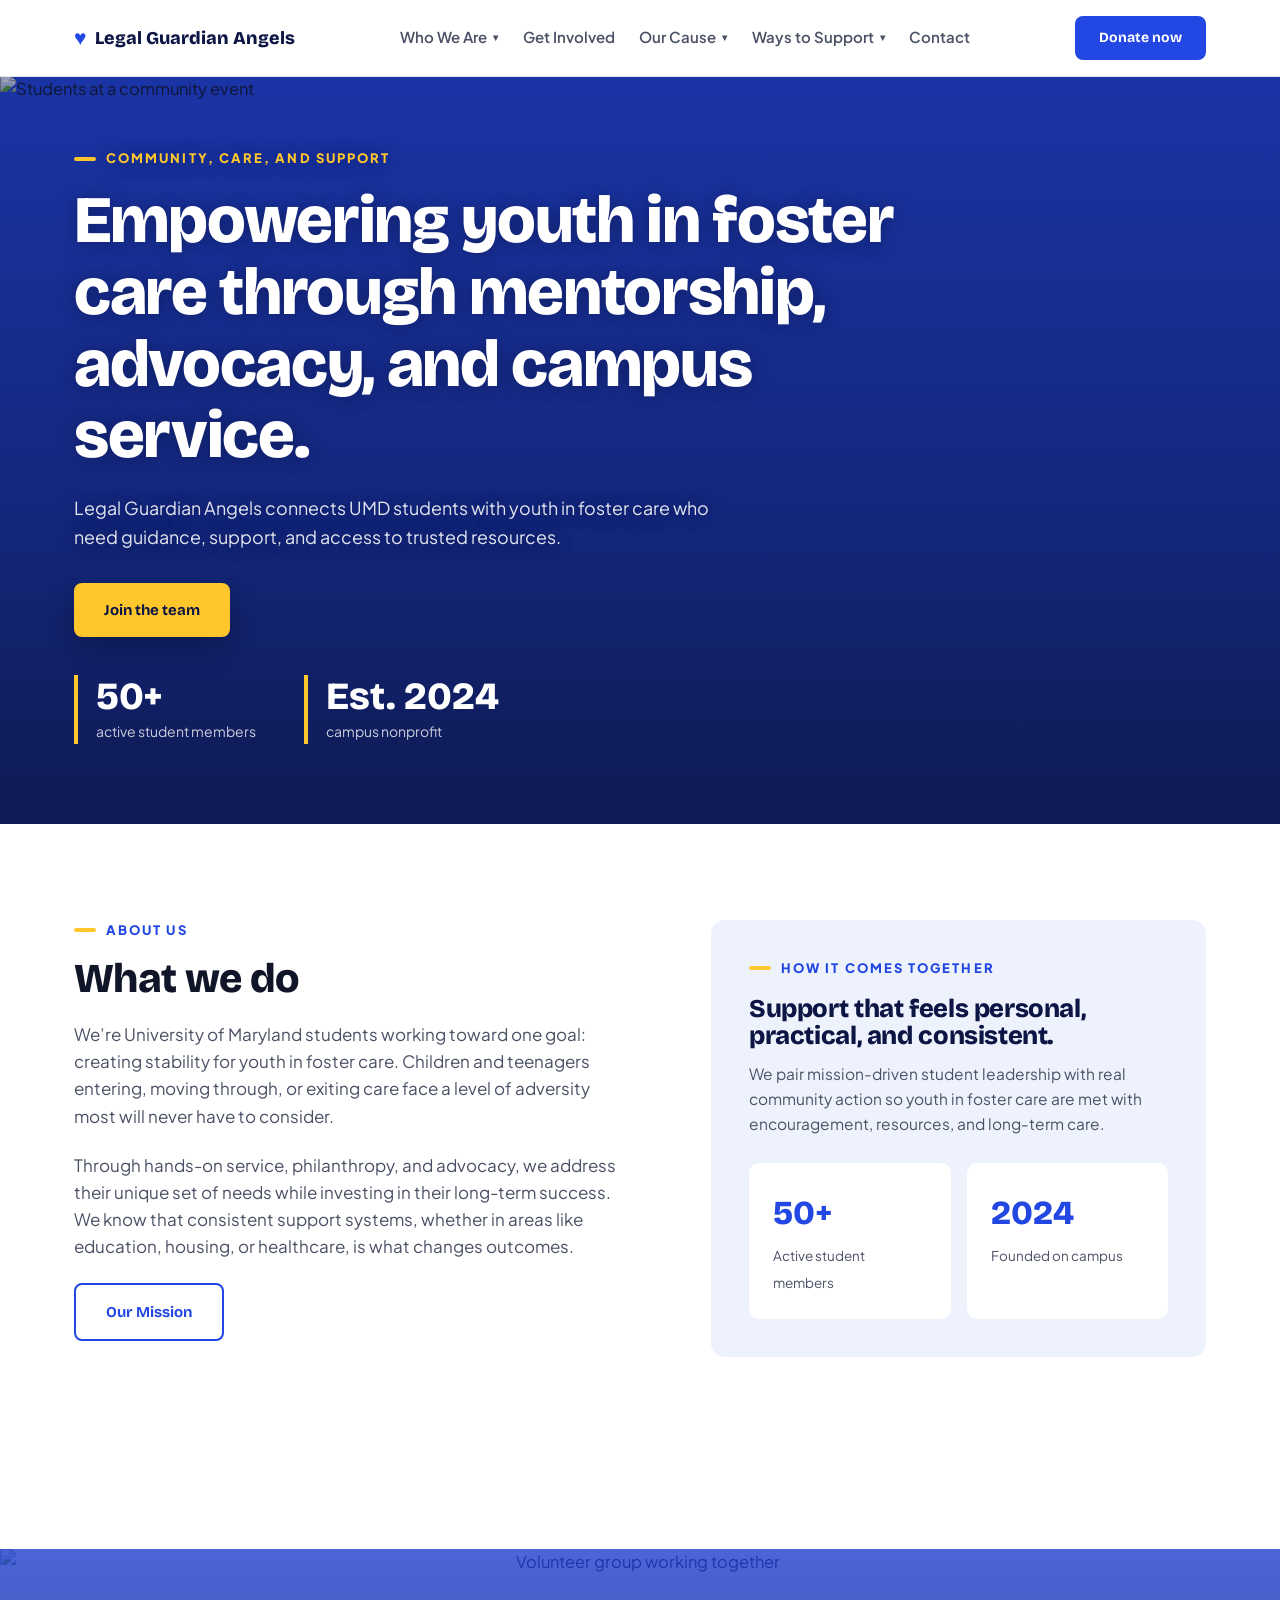
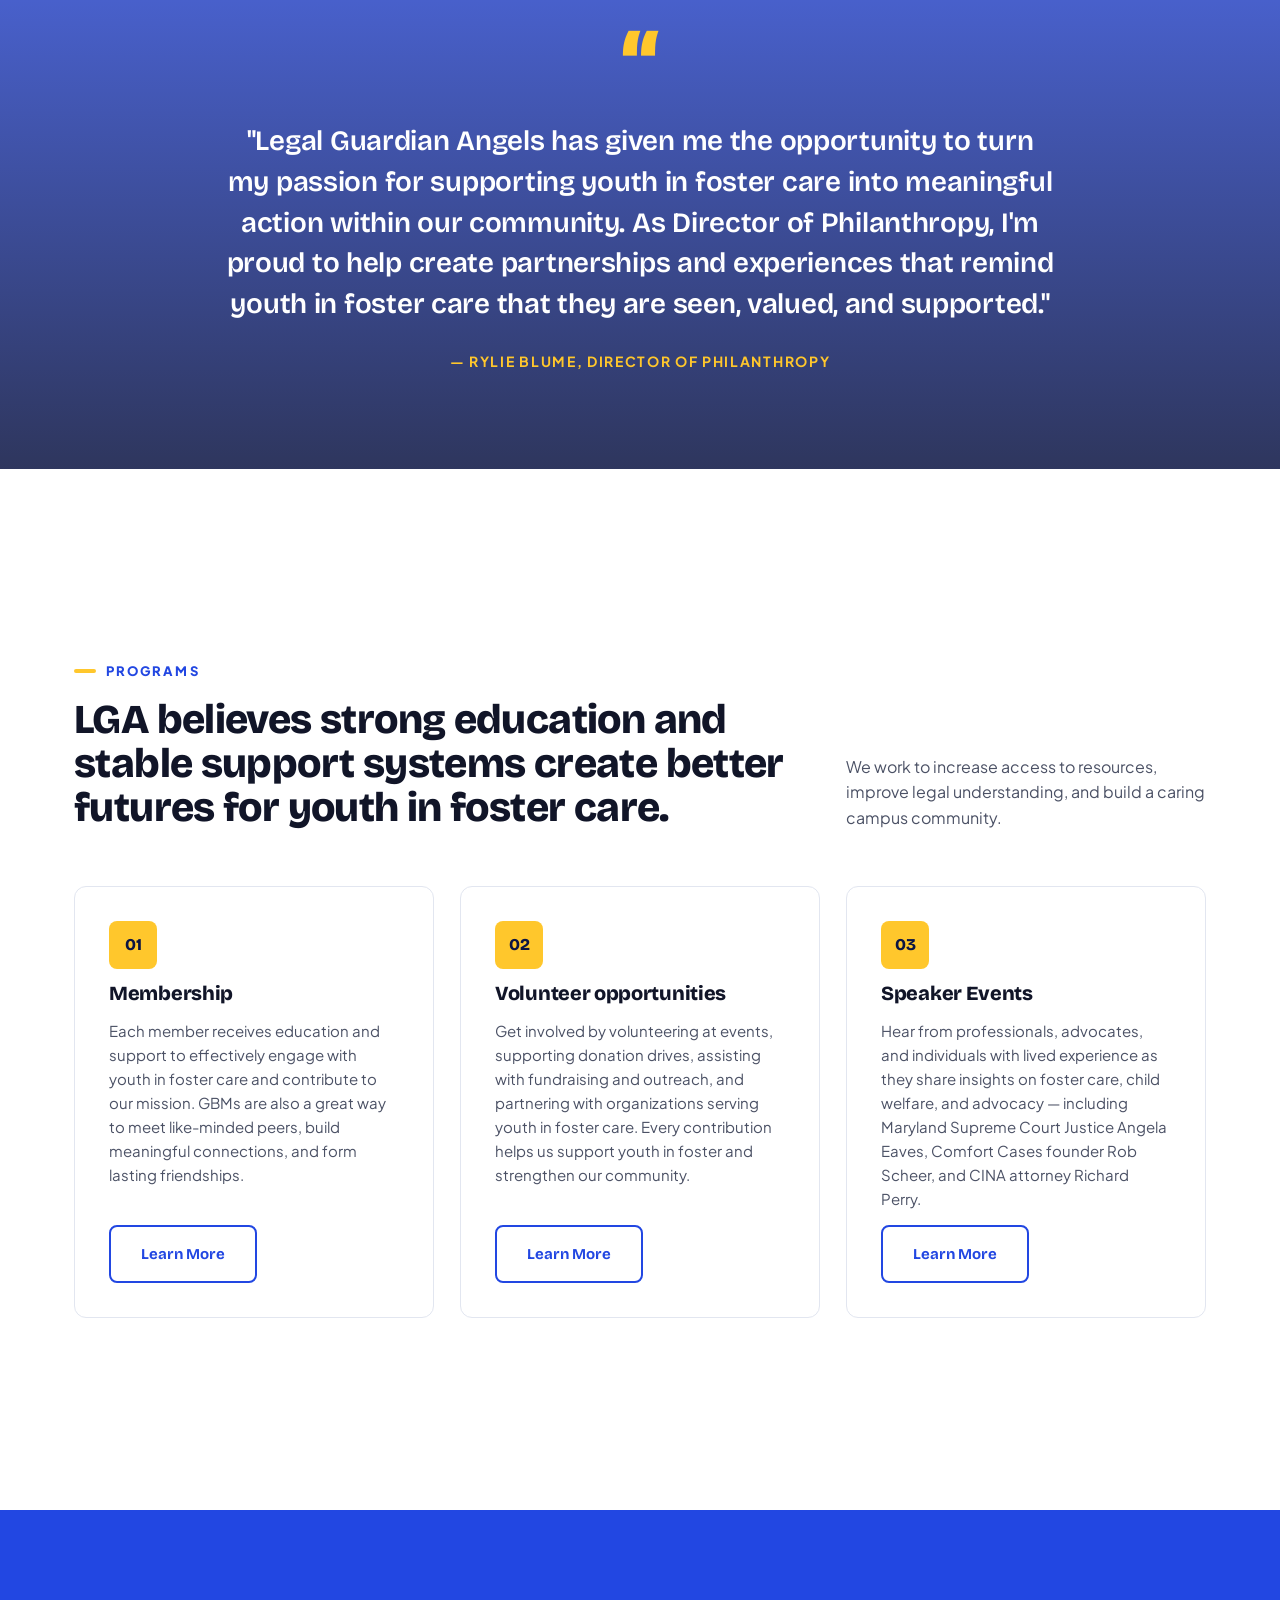
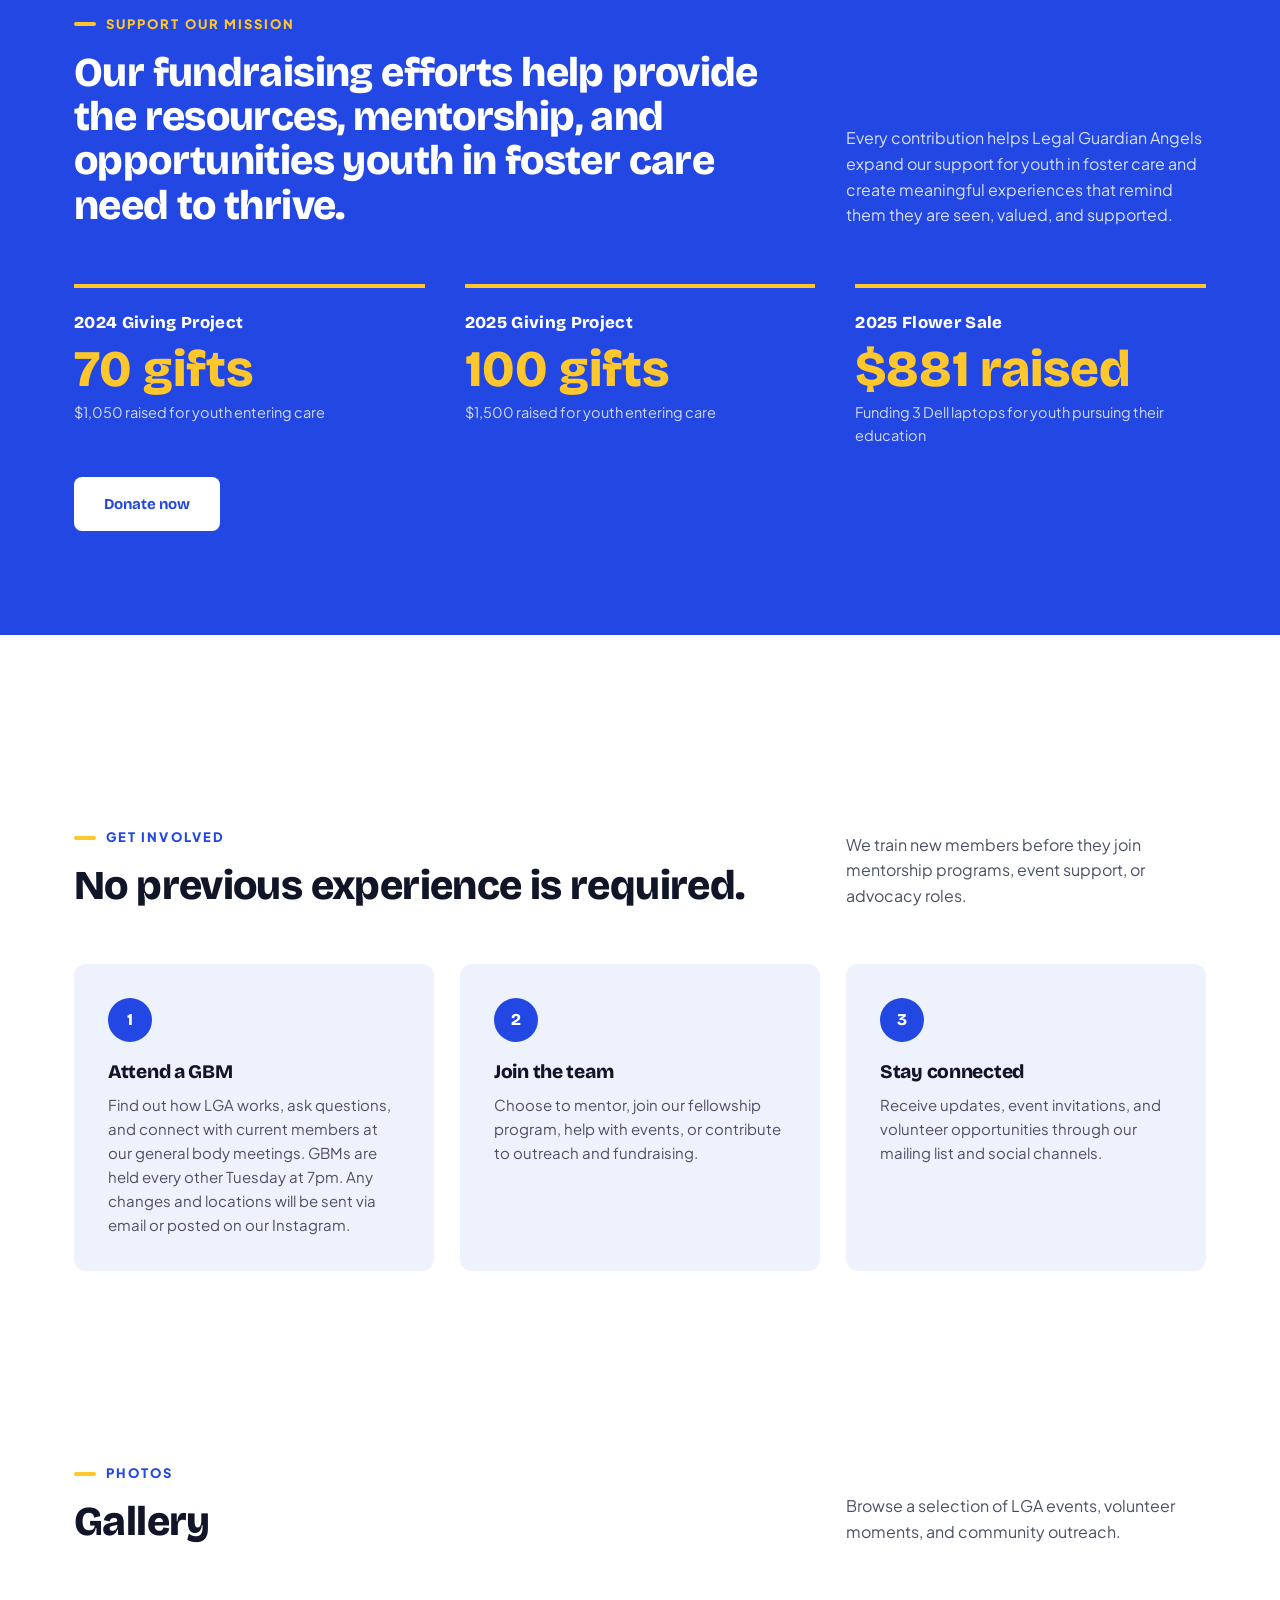
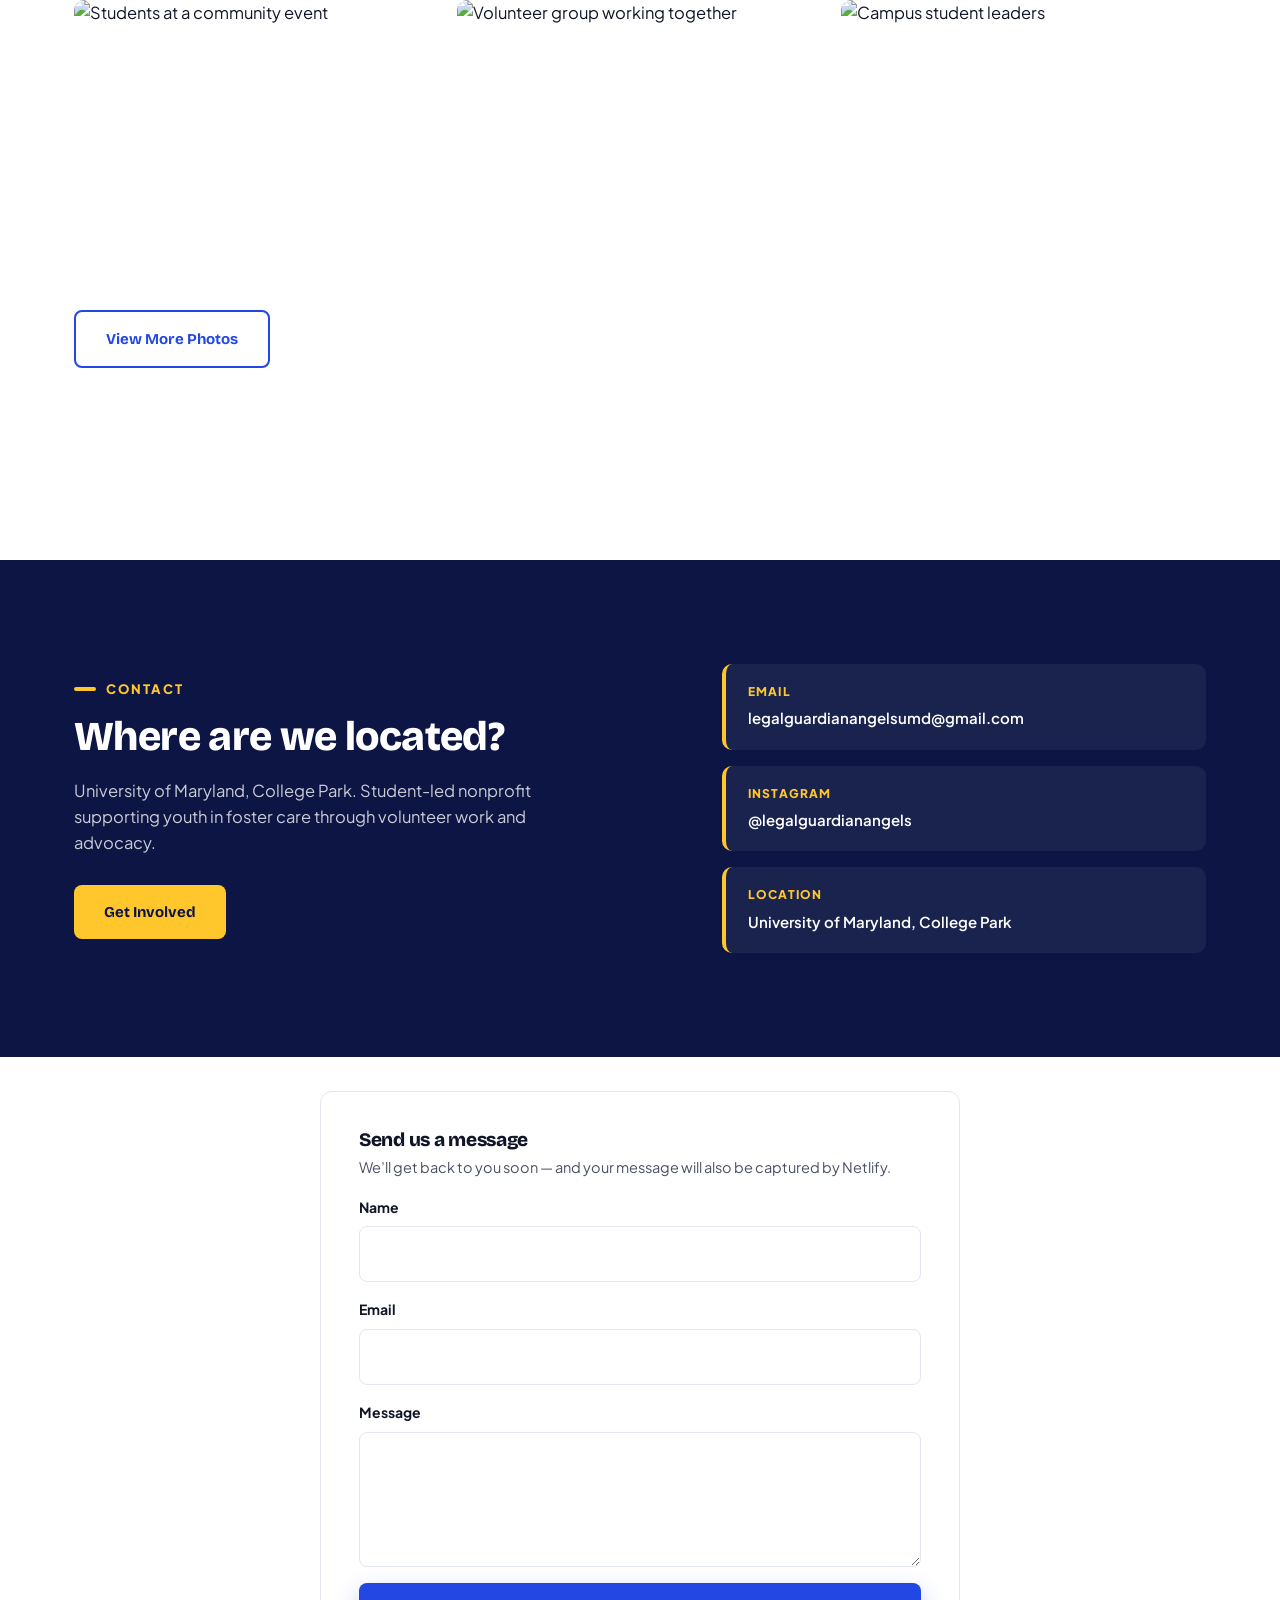
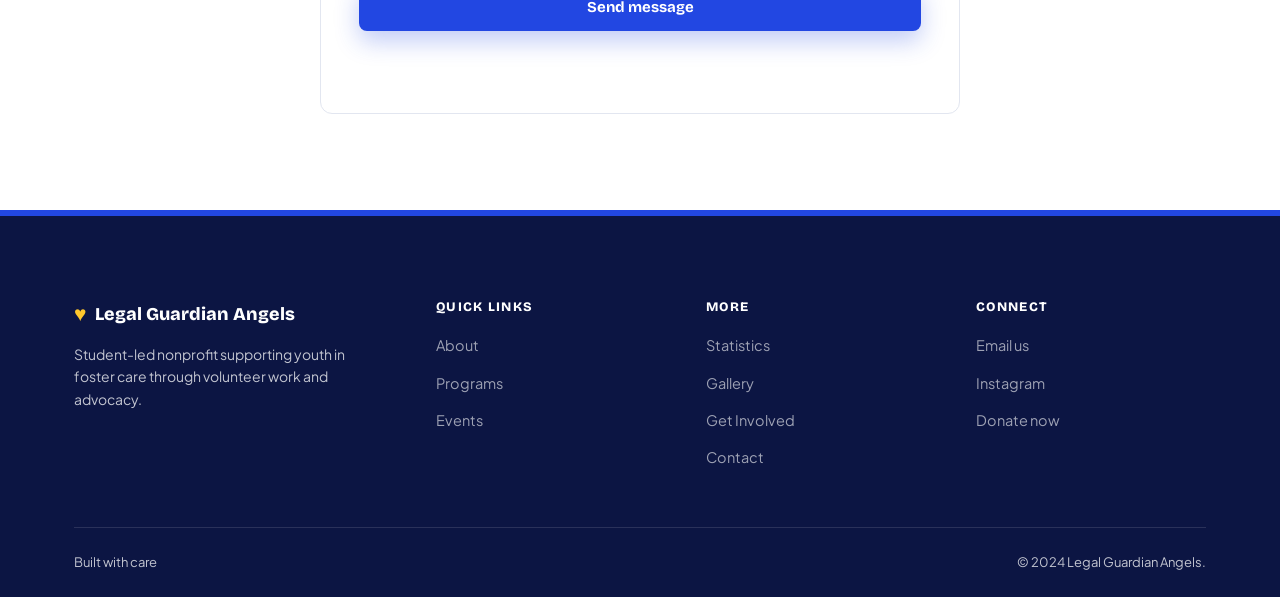
==== commit 934fbcc8: "Swap typography to Bricolage Grotesque + Plus Jakarta Sans Replace Poppins/Inter with more distincti" ====
--- a/index.html
+++ b/index.html
@@ -5,7 +5,7 @@
 <meta name="viewport" content="width=device-width, initial-scale=1.0">
 <title>Legal Guardian Angels — UMD</title>
 <link rel="preconnect" href="https://fonts.googleapis.com">
-<link href="https://fonts.googleapis.com/css2?family=Poppins:wght@500;600;700;800&family=Inter:wght@400;500;600;700&display=swap" rel="stylesheet">
+<link href="https://fonts.googleapis.com/css2?family=Bricolage+Grotesque:opsz,wght@12..96,600..800&family=Plus+Jakarta+Sans:wght@400;500;600;700;800&display=swap" rel="stylesheet">
 <!-- Google tag (gtag.js) -->
 <script async src="https://www.googletagmanager.com/gtag/js?id=G-RQLTBCHD7K"></script>
 <script>
--- a/styles.css
+++ b/styles.css
@@ -29,16 +29,18 @@
 *{box-sizing:border-box; margin:0; padding:0;}
 html{scroll-behavior:smooth;}
 body{
-  font-family:'Inter', sans-serif;
+  font-family:'Plus Jakarta Sans', 'Inter', sans-serif;
   background:#fff;
   color:var(--ink);
   line-height:1.6;
   font-size:16.5px;
   overflow-x:hidden;
+  overflow-x:clip;
   -webkit-font-smoothing:antialiased;
 }
+html{overflow-x:clip;}
 h1,h2,h3,h4{
-  font-family:'Poppins', sans-serif;
+  font-family:'Bricolage Grotesque', 'Poppins', sans-serif;
   color:var(--ink);
   line-height:1.08;
   font-weight:800;
@@ -64,14 +66,14 @@
 .btn{
   display:inline-flex; align-items:center; justify-content:center;
   padding:15px 30px; border-radius:8px; font-weight:700; font-size:15px;
-  cursor:pointer; border:none; font-family:'Poppins', sans-serif;
+  cursor:pointer; border:none; font-family:'Bricolage Grotesque', 'Poppins', sans-serif;
   transition:transform .15s ease, background .15s ease, color .15s ease, border-color .15s ease, box-shadow .15s ease;
 }
 .btn:hover{transform:translateY(-2px);}
 .btn-primary{background:var(--blue); color:#fff; box-shadow:0 10px 24px rgba(34,71,226,.28);}
 .btn-primary:hover{background:var(--blue-dark);}
-.btn-outline{background:transparent; border:2px solid var(--ink); color:var(--ink);}
-.btn-outline:hover{border-color:var(--blue); color:var(--blue);}
+.btn-outline{background:transparent; border:2px solid var(--blue); color:var(--blue);}
+.btn-outline:hover{background:var(--blue); color:#fff;}
 .btn-outline-light{background:transparent; border:2px solid rgba(255,255,255,.85); color:#fff;}
 .btn-outline-light:hover{background:rgba(255,255,255,.12);}
 .btn-dark{background:var(--navy); color:#fff;}
@@ -82,7 +84,7 @@
   position:sticky; top:0; z-index:100;
   background:#fff; box-shadow:0 1px 0 var(--line);
 }
-.nav-shell{max-width:1240px; margin:0 auto; padding:0 24px;}
+.nav-shell{max-width:1180px; margin:0 auto; padding:0 24px;}
 .nav-bar{
   background:#fff; border-radius:0;
   display:flex; align-items:center; justify-content:space-between; gap:16px;
@@ -90,7 +92,7 @@
 }
 .logo{
   display:flex; align-items:center; gap:9px;
-  font-family:'Poppins', sans-serif; font-weight:800; font-size:18px;
+  font-family:'Bricolage Grotesque', 'Poppins', sans-serif; font-weight:800; font-size:18px;
   color:var(--navy); flex-shrink:0;
 }
 .logo-dot{width:auto; height:auto; border-radius:0; background:none; line-height:1;}
@@ -148,6 +150,21 @@
 .mobile-menu.open{display:flex;}
 .mobile-menu a{padding:13px 14px; border-radius:8px; font-size:15.5px; font-weight:600; color:var(--ink);}
 .mobile-menu a:hover{background:var(--tint); color:var(--blue);}
+/* Compact header on small screens so logo + Donate + burger fit without overflow */
+@media(max-width:640px){
+  .nav-shell{padding:0 16px;}
+  .mobile-menu{margin:0 -16px; padding:10px 12px 14px;}
+  .nav-bar{gap:10px;}
+  .logo{font-size:14.5px; gap:7px;}
+  .logo-dot::before{font-size:17px;}
+  .nav-cta{gap:8px;}
+  .nav-cta .btn{padding:9px 13px !important; font-size:13px !important;}
+  .burger{padding:5px;}
+}
+@media(max-width:350px){
+  .logo{font-size:12.5px;}
+  .nav-cta .btn{padding:7px 10px !important; font-size:12px !important;}
+}
 
 /* ---------- Hero (full-bleed) ---------- */
 .hero{max-width:none; margin:0; padding:0;}
@@ -160,14 +177,19 @@
 .hero-inner img{position:absolute; inset:0; width:100%; height:100%; object-fit:cover;}
 .hero-inner::after{
   content:""; position:absolute; inset:0;
-  background:linear-gradient(0deg, rgba(12,21,67,.86) 0%, rgba(12,21,67,.42) 48%, rgba(12,21,67,.12) 100%);
+  background:linear-gradient(0deg, rgba(12,21,67,.9) 0%, rgba(12,21,67,.62) 46%, rgba(12,21,67,.38) 100%);
 }
 .hero-inner:not(:has(> img))::after{background:none;}
 .hero-content{
-  position:relative; z-index:2; width:100%; max-width:1240px; margin:0 auto;
-  padding:72px 24px 80px;
+  position:relative; z-index:2; width:100%;
+  padding:72px max(24px, calc(50vw - 566px)) 80px;
   background:transparent; border:none; border-radius:0; box-shadow:none; backdrop-filter:none;
 }
+.hero-content h1, .hero-content p, .hero-content .eyebrow{text-shadow:0 1px 16px rgba(12,21,67,.55);}
+.hero-inner:not(:has(> img)) .hero-content h1,
+.hero-inner:not(:has(> img)) .hero-content p,
+.hero-inner:not(:has(> img)) .hero-content .eyebrow{text-shadow:none;}
+.hero-inner img[src*="speakerevent"]{object-position:70% center;}
 .hero-content .eyebrow{color:var(--yellow);}
 .hero-content .eyebrow::before{background:var(--yellow);}
 .hero-content h1{
@@ -184,7 +206,7 @@
   color:#fff; background:transparent; border:none; border-radius:0;
   padding:0 0 0 18px; min-width:0; border-left:4px solid var(--yellow);
 }
-.hero-stats strong{display:block; font-family:'Poppins', sans-serif; font-weight:800; font-size:clamp(1.8rem, 3vw, 2.6rem); line-height:1.1;}
+.hero-stats strong{display:block; font-family:'Bricolage Grotesque', 'Poppins', sans-serif; font-weight:800; font-size:clamp(1.8rem, 3vw, 2.6rem); line-height:1.1;}
 .hero-stats span{font-size:14px; color:rgba(255,255,255,.78);}
 @media(max-width:640px){
   .hero-inner:has(> img){min-height:560px;}
@@ -203,7 +225,7 @@
 .about-panel p{color:var(--ink-soft); font-size:15.5px; margin-bottom:26px;}
 .stat-row{display:grid; grid-template-columns:repeat(2,1fr); gap:16px; margin-top:0; max-width:none;}
 .stat-card{background:#fff; border:none; border-radius:10px; padding:24px;}
-.stat-card strong{display:block; font-family:'Poppins', sans-serif; font-weight:800; font-size:2.1rem; margin-bottom:2px; color:var(--blue);}
+.stat-card strong{display:block; font-family:'Bricolage Grotesque', 'Poppins', sans-serif; font-weight:800; font-size:2.1rem; margin-bottom:2px; color:var(--blue);}
 .stat-card span{font-size:13.5px; color:var(--ink-soft);}
 @media(max-width:860px){ .about-grid{grid-template-columns:1fr;} }
 
@@ -216,15 +238,15 @@
 .quote-banner img{position:absolute; inset:0; width:100%; height:100%; object-fit:cover;}
 .quote-banner::after{
   content:""; position:absolute; inset:0;
-  background:linear-gradient(180deg, rgba(34,71,226,.72), rgba(12,21,67,.78));
+  background:linear-gradient(180deg, rgba(30,62,205,.8), rgba(12,21,67,.86));
 }
 .quote-inner{position:relative; z-index:2; max-width:880px; padding:64px 24px;}
 .quote-inner::before{
-  content:"\201C"; display:block; font-family:'Poppins', sans-serif; font-weight:800;
+  content:"\201C"; display:block; font-family:'Bricolage Grotesque', 'Poppins', sans-serif; font-weight:800;
   font-size:96px; line-height:.5; color:var(--yellow); margin-bottom:30px;
 }
 .quote-inner p{
-  color:#fff; font-size:clamp(1.25rem, 2.4vw, 1.75rem); font-family:'Poppins', sans-serif;
+  color:#fff; font-size:clamp(1.25rem, 2.4vw, 1.75rem); font-family:'Bricolage Grotesque', 'Poppins', sans-serif;
   font-weight:600; line-height:1.45; margin-bottom:24px; letter-spacing:-0.01em;
 }
 .quote-inner span{color:var(--yellow); font-weight:700; font-size:14px; letter-spacing:.12em; text-transform:uppercase;}
@@ -247,7 +269,7 @@
 .p-card .icon{
   width:48px; height:48px; border-radius:8px; background:var(--yellow);
   display:flex; align-items:center; justify-content:center;
-  font-family:'Poppins', sans-serif; font-weight:800; color:var(--navy);
+  font-family:'Bricolage Grotesque', 'Poppins', sans-serif; font-weight:800; color:var(--navy);
 }
 .p-card h3{font-size:1.25rem;}
 .p-card p{color:var(--ink-soft); font-size:15px; flex:1;}
@@ -258,7 +280,7 @@
 .card:hover{transform:translateY(-4px); box-shadow:0 22px 44px rgba(12,21,67,.10); border-color:var(--blue);}
 .card h3{font-size:1.4rem; margin-bottom:12px;}
 .card p{color:var(--ink-soft); margin-bottom:10px;}
-.content-grid{display:grid; grid-template-columns:1.2fr .8fr; gap:32px; padding:0; align-items:start;}
+.content-grid{display:grid; grid-template-columns:1.2fr .8fr; gap:32px; padding:0;}
 @media(max-width:900px){
   .card-grid, .card-grid:has(> .card){grid-template-columns:1fr;}
   .content-grid{grid-template-columns:1fr;}
@@ -268,15 +290,16 @@
 .impact-band{
   background:var(--blue); border-radius:0;
   width:100vw; margin-left:calc(50% - 50vw);
-  padding:104px max(24px, calc(50vw - 590px));
-}
+  padding:104px max(24px, calc(50vw - 566px));
+}
+section:last-of-type:has(.impact-band){padding-bottom:0;}
 .impact-band .eyebrow{color:var(--yellow);}
 .impact-band .section-head h2{color:#fff;}
 .impact-band .section-head p{color:rgba(255,255,255,.82);}
 .impact-cards{display:grid; grid-template-columns:repeat(3,1fr); gap:40px;}
 .i-card{background:transparent; color:#fff; border-radius:0; padding:26px 0 0; border-top:4px solid var(--yellow);}
 .i-card h3{color:#fff; font-size:1.05rem; margin-bottom:12px; letter-spacing:.02em;}
-.i-card .amt{font-family:'Poppins', sans-serif; font-weight:800; font-size:clamp(2.3rem, 4vw, 3.3rem); color:var(--yellow); margin-bottom:6px; line-height:1;}
+.i-card .amt{font-family:'Bricolage Grotesque', 'Poppins', sans-serif; font-weight:800; font-size:clamp(2.3rem, 4vw, 3.3rem); color:var(--yellow); margin-bottom:6px; line-height:1;}
 .i-card p{color:rgba(255,255,255,.8); font-size:14.5px;}
 .impact-band .btn-dark{background:#fff; color:var(--blue);}
 .impact-band .btn-dark:hover{background:var(--yellow); color:var(--navy);}
@@ -294,7 +317,7 @@
 .source-note{font-size:13px; color:var(--blue); font-weight:700;}
 .num-callout{display:flex; gap:36px; margin-bottom:34px; flex-wrap:wrap;}
 .num-callout div{border-left:4px solid var(--yellow); padding-left:16px;}
-.num-callout div strong{display:block; font-family:'Poppins', sans-serif; font-weight:800; font-size:2.2rem; color:var(--blue); line-height:1.15;}
+.num-callout div strong{display:block; font-family:'Bricolage Grotesque', 'Poppins', sans-serif; font-weight:800; font-size:2.2rem; color:var(--blue); line-height:1.15;}
 .num-callout div span{font-size:13px; color:var(--ink-soft);}
 @media(max-width:860px){ .numbers-grid{grid-template-columns:1fr;} .numbers-grid img{height:300px;} }
 
@@ -306,7 +329,7 @@
 .step-num{
   width:44px; height:44px; border-radius:50%; background:var(--blue); color:#fff;
   display:flex; align-items:center; justify-content:center;
-  font-family:'Poppins', sans-serif; font-weight:800; margin-bottom:20px;
+  font-family:'Bricolage Grotesque', 'Poppins', sans-serif; font-weight:800; margin-bottom:20px;
 }
 .step-card h3{font-size:1.2rem; margin-bottom:10px;}
 .step-card p{color:var(--ink-soft); font-size:15px;}
@@ -316,6 +339,7 @@
 /* Events & impact pages use a two-column steps layout at desktop */
 @media(min-width:901px){
   .steps:has(> .step-card:nth-child(4)):not(:has(> .step-card .step-num)){grid-template-columns:repeat(2,1fr);}
+  .steps:has(> .step-card:nth-child(4)):not(:has(> .step-card .step-num)) > .step-card:last-child:nth-child(odd){grid-column:1 / -1;}
 }
 
 /* ---------- Gallery ---------- */
@@ -327,9 +351,10 @@
 .cta-band{
   background:var(--navy); border-radius:0;
   width:100vw; margin-left:calc(50% - 50vw);
-  padding:104px max(24px, calc(50vw - 590px));
+  padding:104px max(24px, calc(50vw - 566px));
   display:grid; grid-template-columns:1.1fr 0.9fr; gap:56px; align-items:center;
 }
+section:has(.cta-band):not(:has(.form-card)){padding-bottom:0;}
 .cta-band .eyebrow{color:var(--yellow);}
 .cta-band h2{color:#fff; margin-bottom:18px;}
 .cta-band p{color:rgba(255,255,255,.78); margin-bottom:28px; max-width:460px;}
@@ -342,7 +367,7 @@
 @media(max-width:860px){ .cta-band{grid-template-columns:1fr; padding-top:72px; padding-bottom:72px;} }
 
 /* ---------- Contact form ---------- */
-.form-card{background:#fff; border:1px solid var(--line); border-radius:12px; padding:38px; max-width:640px; margin-top:34px;}
+.form-card{background:#fff; border:1px solid var(--line); border-radius:12px; padding:38px; max-width:640px; margin:34px auto 0;}
 .contact-form{display:grid; gap:16px;}
 .form-row{display:grid; gap:8px;}
 .form-row label{font-weight:700; color:var(--ink); font-size:14px;}
@@ -362,7 +387,7 @@
 footer{background:var(--navy); color:rgba(255,255,255,.75); margin-top:0; padding-top:84px;}
 footer{border-top:6px solid var(--blue);}
 .footer-grid{display:grid; grid-template-columns:1.4fr 1fr 1fr 1fr; gap:40px; padding-bottom:56px; border-bottom:1px solid rgba(255,255,255,.12);}
-.footer-logo{display:flex; align-items:center; gap:9px; color:#fff; font-family:'Poppins', sans-serif; font-weight:800; font-size:18px; margin-bottom:14px;}
+.footer-logo{display:flex; align-items:center; gap:9px; color:#fff; font-family:'Bricolage Grotesque', 'Poppins', sans-serif; font-weight:800; font-size:18px; margin-bottom:14px;}
 .footer-logo .logo-dot::before{color:var(--yellow);}
 .footer-grid h4{color:#fff; font-size:13px; margin-bottom:18px; letter-spacing:.1em; text-transform:uppercase;}
 .footer-grid ul{list-style:none; display:flex; flex-direction:column; gap:11px;}
@@ -372,7 +397,8 @@
 @media(max-width:860px){ .footer-grid{grid-template-columns:1fr 1fr;} }
 
 /* ---------- Thank-you page ---------- */
-.ty-page{min-height:100vh; display:grid; place-items:center; padding:24px; background:var(--tint);}
+.ty-page{min-height:100vh; display:grid; place-items:center; padding:24px; background:#fff;}
+.ty-page .card{border:1px solid var(--line);}
 .ty-page .card{
   background:#fff; border:none; border-radius:14px;
   box-shadow:0 24px 60px rgba(12,21,67,.12);
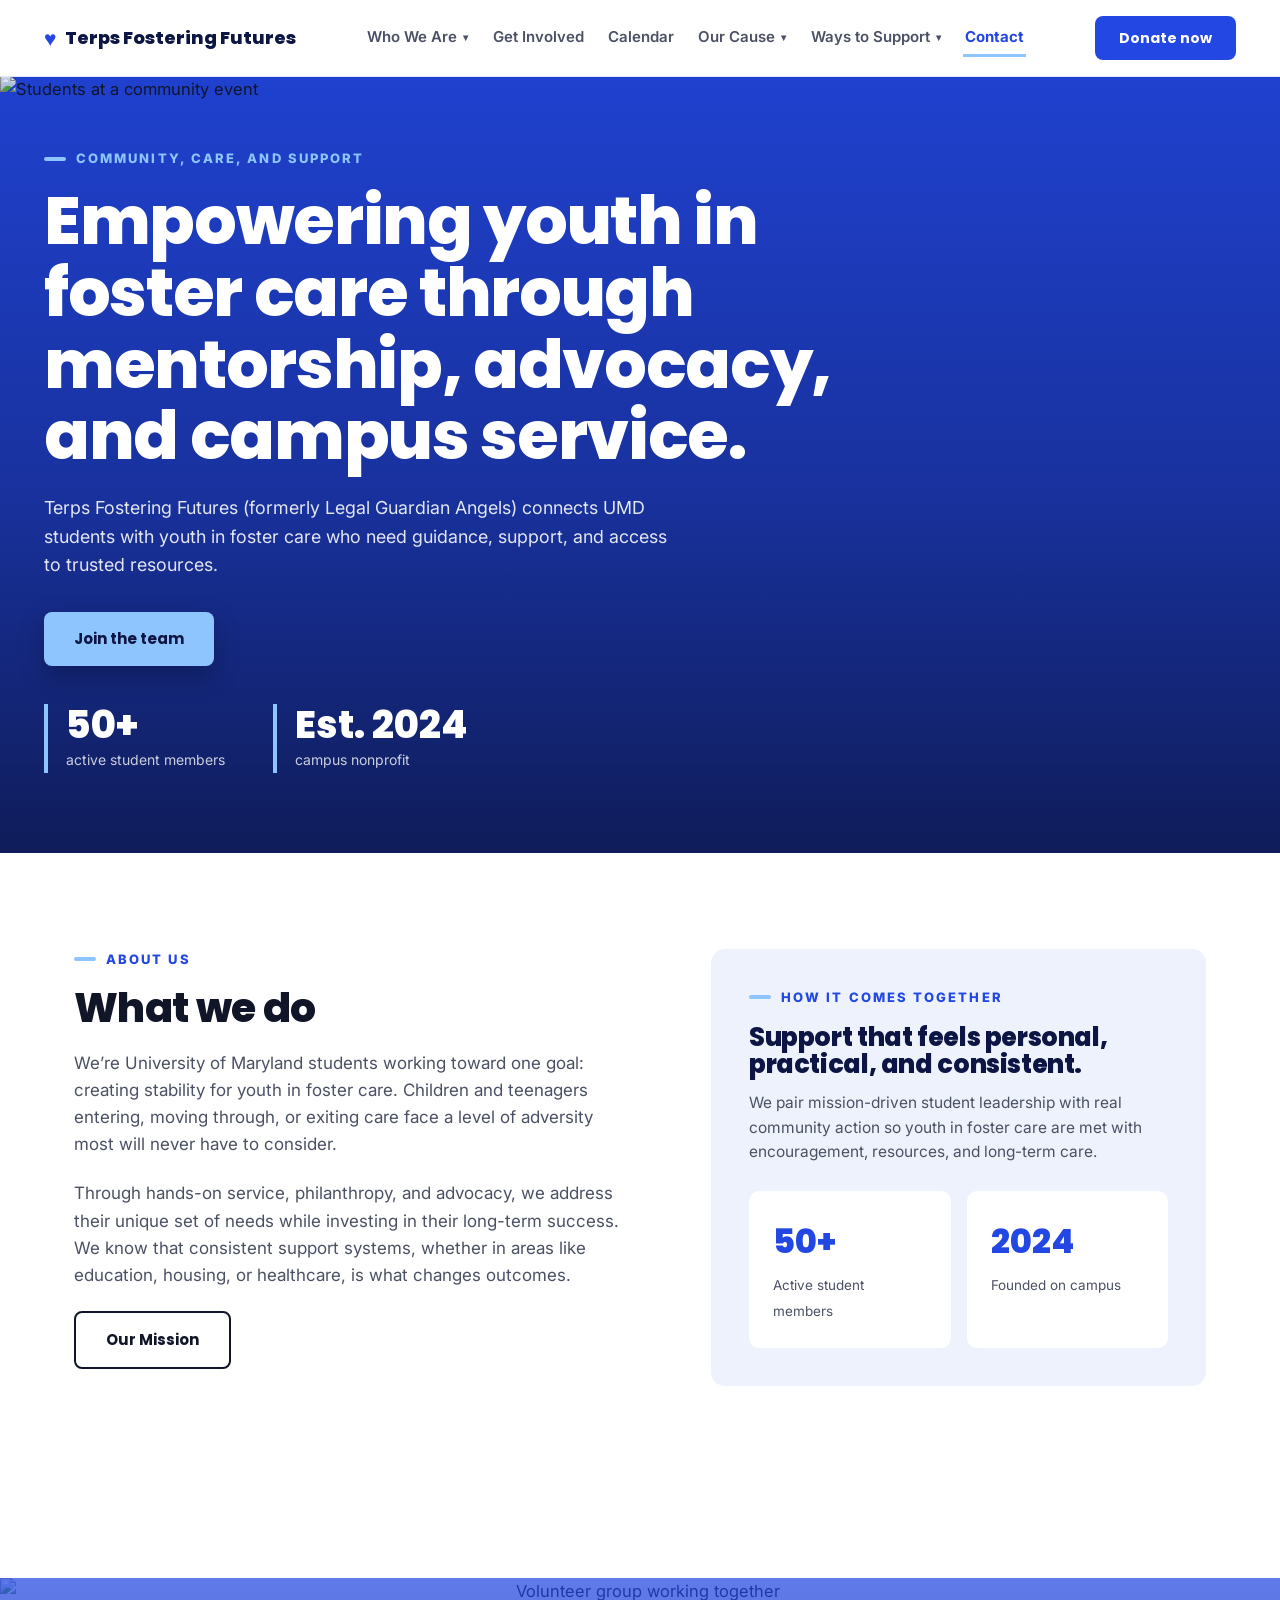
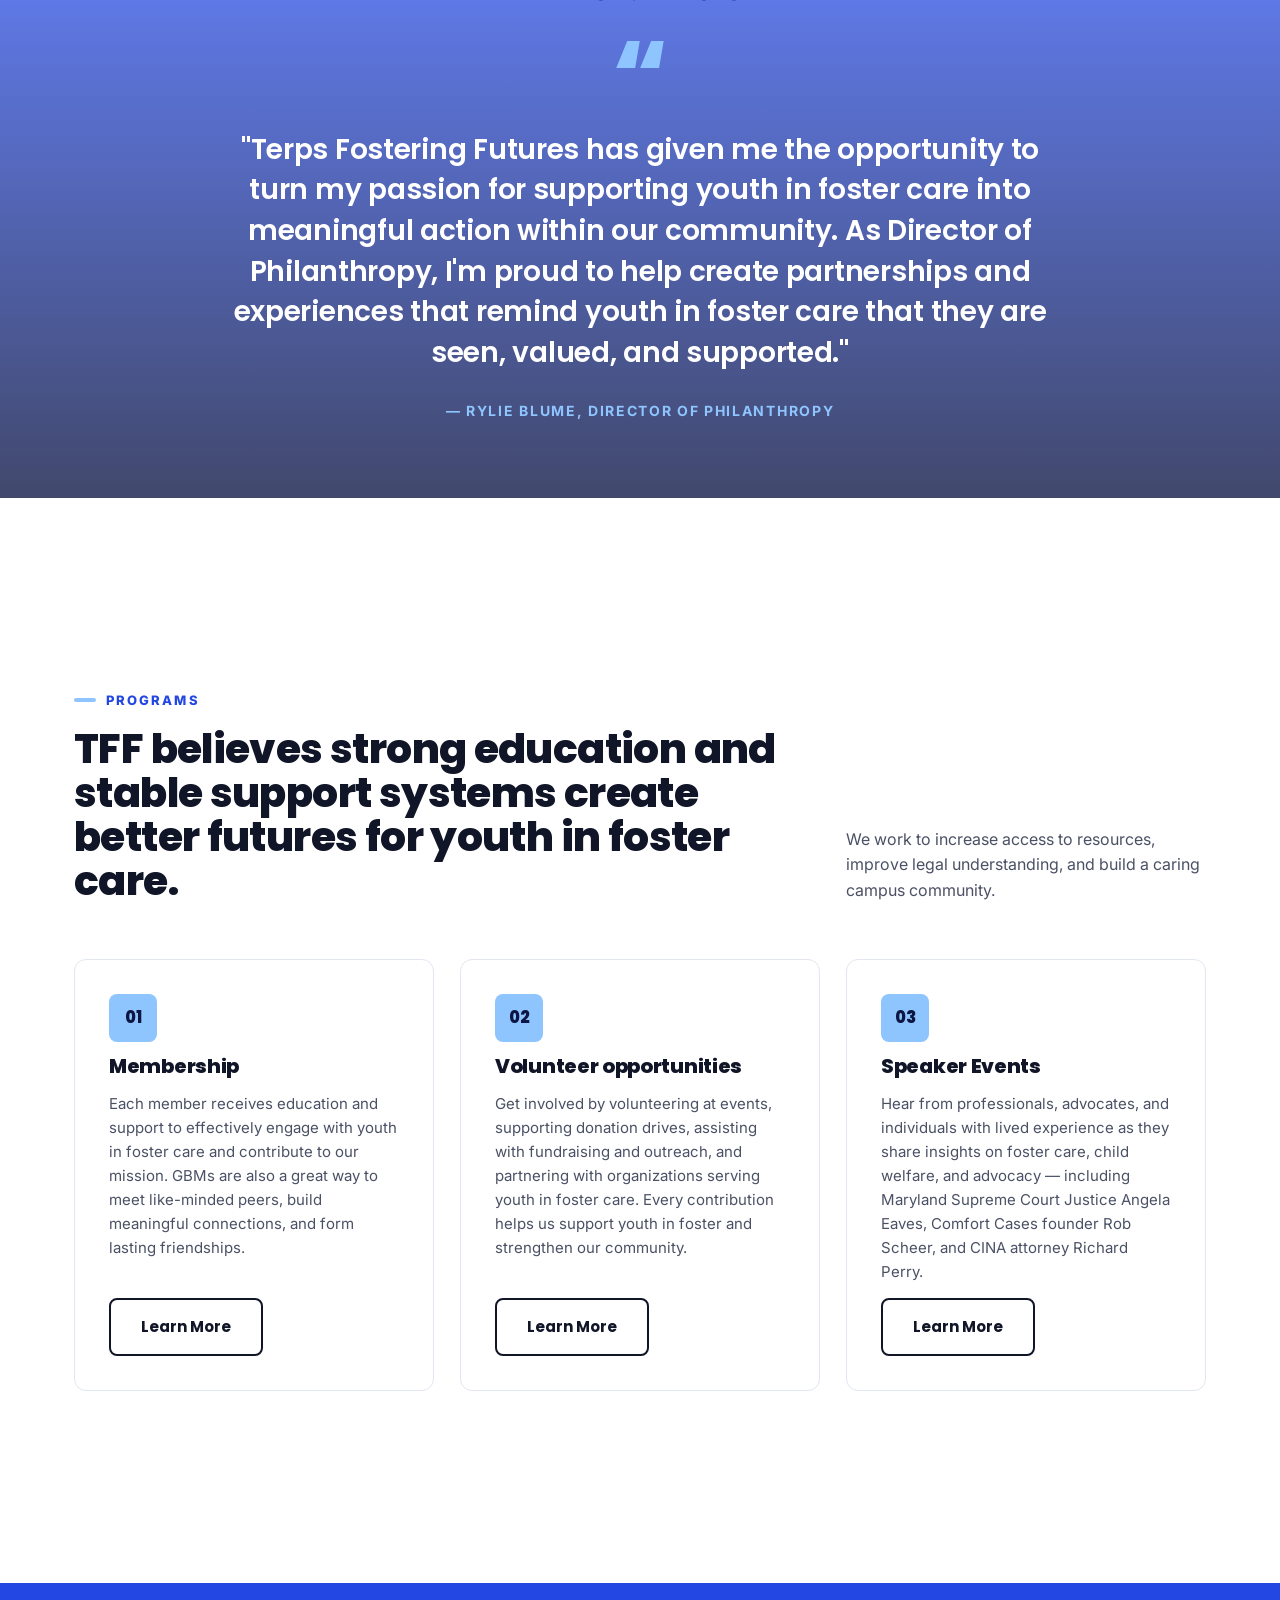
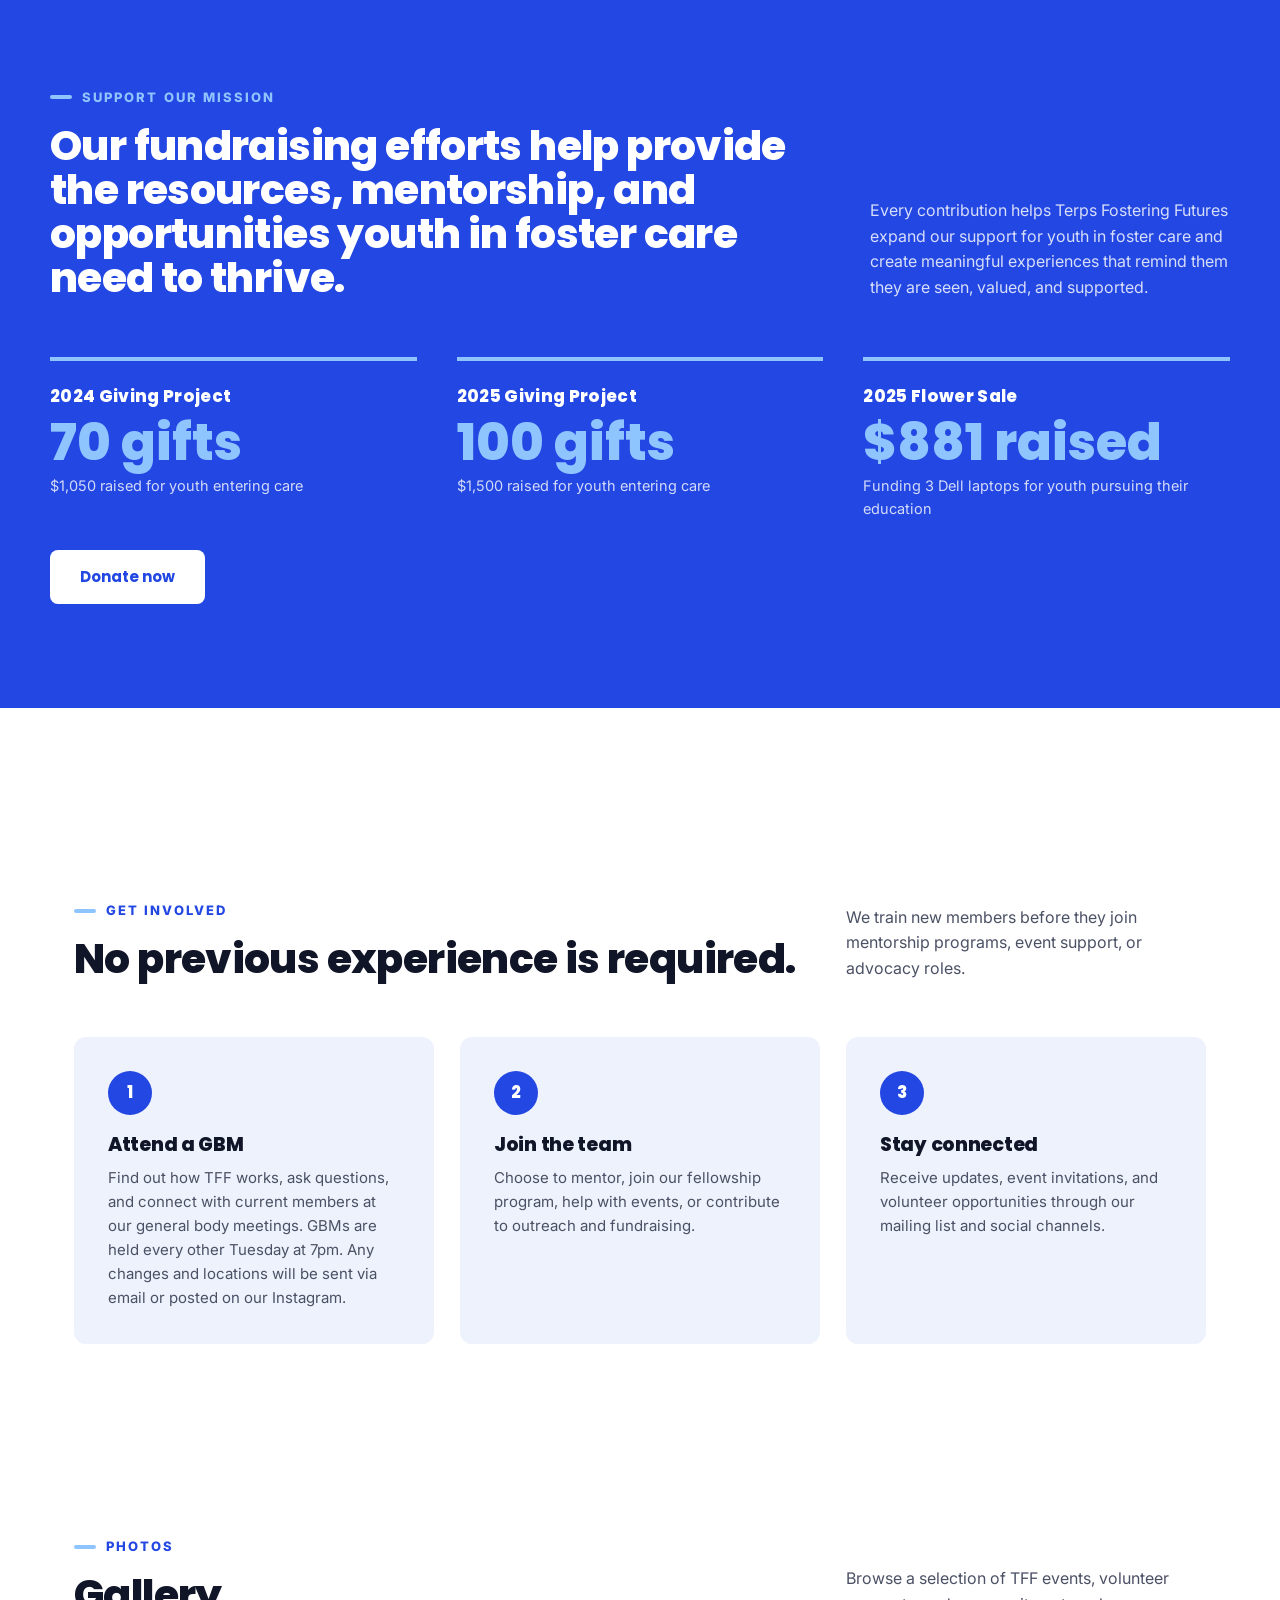
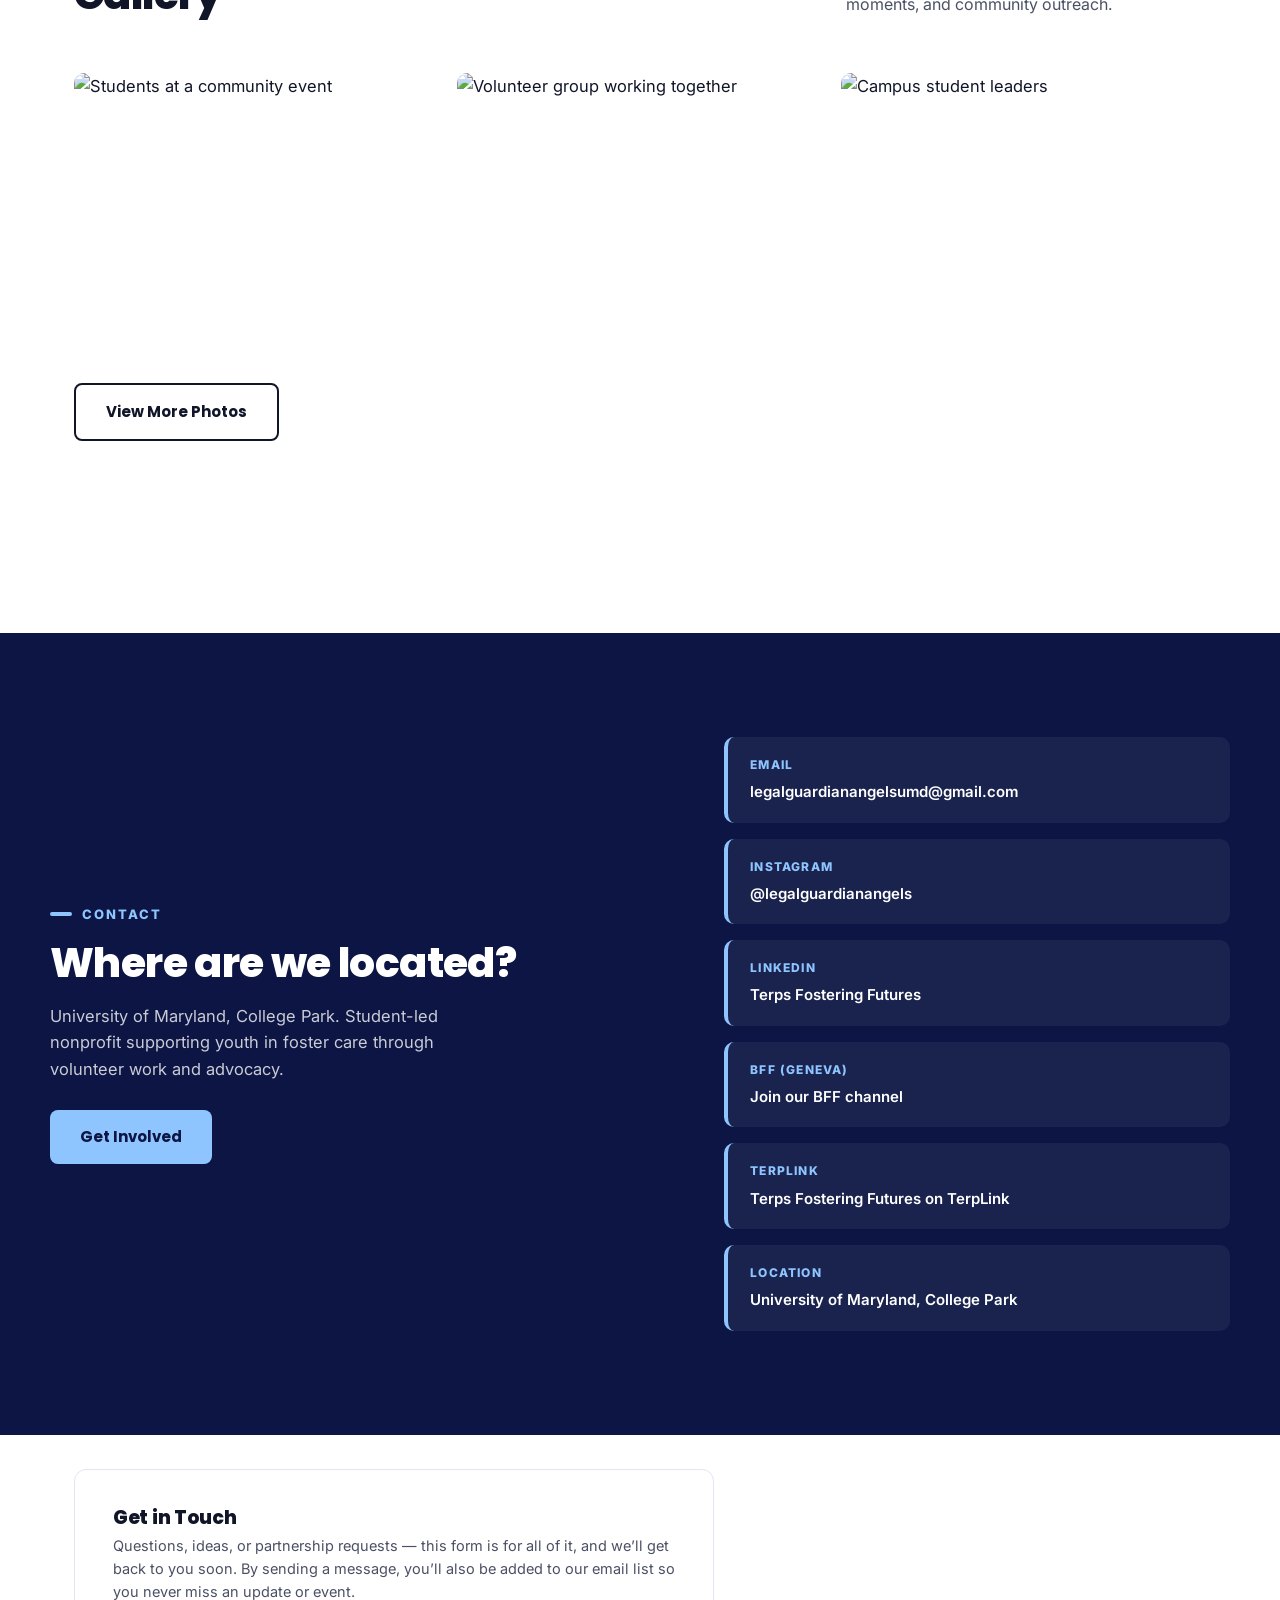
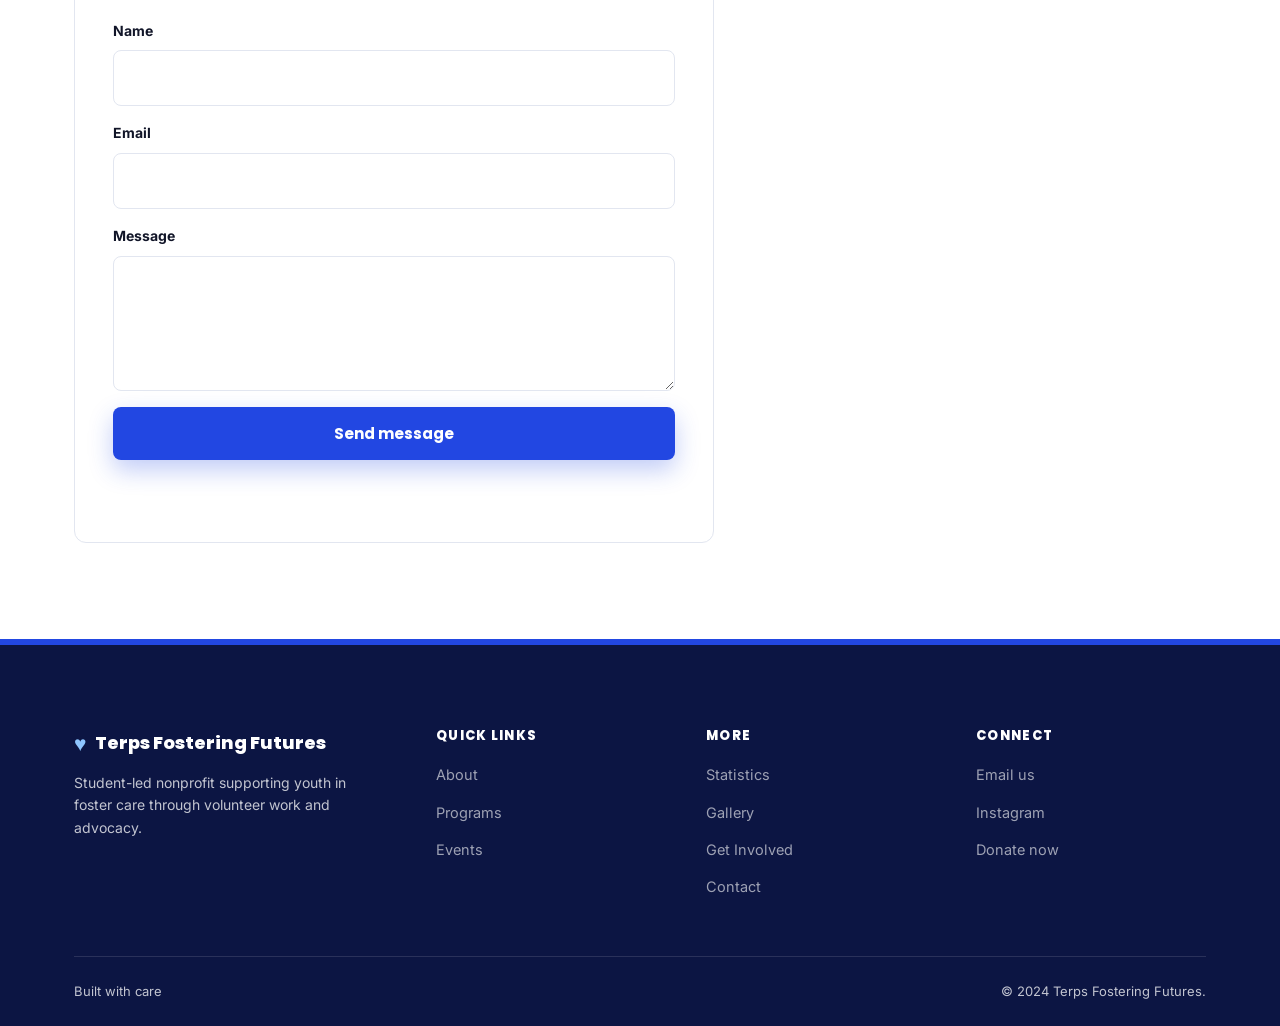
==== commit 023f7dbd: "Rebrand to Terps Fostering Futures and apply requested site updates - Replace "Legal Guardian Angels" ====
--- a/index.html
+++ b/index.html
@@ -3,9 +3,9 @@
 <head>
 <meta charset="UTF-8">
 <meta name="viewport" content="width=device-width, initial-scale=1.0">
-<title>Legal Guardian Angels — UMD</title>
+<title>Terps Fostering Futures — UMD</title>
 <link rel="preconnect" href="https://fonts.googleapis.com">
-<link href="https://fonts.googleapis.com/css2?family=Bricolage+Grotesque:opsz,wght@12..96,600..800&family=Plus+Jakarta+Sans:wght@400;500;600;700;800&display=swap" rel="stylesheet">
+<link href="https://fonts.googleapis.com/css2?family=Poppins:wght@500;600;700;800&family=Inter:wght@400;500;600;700&display=swap" rel="stylesheet">
 <!-- Google tag (gtag.js) -->
 <script async src="https://www.googletagmanager.com/gtag/js?id=G-RQLTBCHD7K"></script>
 <script>
@@ -22,7 +22,7 @@
 <header>
   <div class="nav-shell">
     <div class="nav-bar">
-      <a href="index.html" class="logo"><span class="logo-dot"></span> Legal Guardian Angels</a>
+      <a href="index.html" class="logo"><span class="logo-dot"></span> Terps Fostering Futures</a>
       <nav class="nav-links">
         <div class="nav-item dropdown">
           <button class="nav-link dropdown-toggle" type="button" aria-expanded="false" aria-controls="who-we-are-menu">Who We Are</button>
@@ -35,6 +35,7 @@
           </div>
         </div>
         <a href="get-involved.html" class="nav-link">Get Involved</a>
+        <a href="calendar.html" class="nav-link">Calendar</a>
         <div class="nav-item dropdown">
           <a href="statistics.html" class="nav-link dropdown-toggle" data-parent="our-cause">Our Cause</a>
           <div class="dropdown-menu" id="our-cause-menu">
@@ -64,6 +65,7 @@
       <a href="team-leadership.html">Team &amp; Leadership</a>
       <a href="gallery.html">Photo Gallery</a>
       <a href="get-involved.html">Get Involved</a>
+      <a href="calendar.html">Calendar</a>
       <a href="statistics.html">Our Cause</a>
       <a href="partners.html">Our Partners</a>
       <a href="https://www.spotfund.com/story/1d120779-6654-4a64-a59e-068f6ab8086c?SFID=EmpowerFosterYouth">Donate</a>
@@ -81,7 +83,7 @@
     <div class="hero-content">
       <div class="eyebrow">Community, care, and support</div>
       <h1>Empowering youth in foster care through mentorship, advocacy, and campus service.</h1>
-      <p>Legal Guardian Angels connects UMD students with youth in foster care who need guidance, support, and access to trusted resources.</p>
+      <p>Terps Fostering Futures (formerly Legal Guardian Angels) connects UMD students with youth in foster care who need guidance, support, and access to trusted resources.</p>
       <div class="hero-btns">
         <a href="/#join" class="btn btn-primary">Join the team</a>
       </div>
@@ -119,7 +121,7 @@
     <div class="quote-banner">
       <img src="gallery/1762362089334.jpeg" alt="Volunteer group working together">
       <div class="quote-inner">
-        <p>"Legal Guardian Angels has given me the opportunity to turn my passion for supporting youth in foster care into meaningful action within our community. As Director of Philanthropy, I'm proud to help create partnerships and experiences that remind youth in foster care that they are seen, valued, and supported."</p>
+        <p>"Terps Fostering Futures has given me the opportunity to turn my passion for supporting youth in foster care into meaningful action within our community. As Director of Philanthropy, I'm proud to help create partnerships and experiences that remind youth in foster care that they are seen, valued, and supported."</p>
         <span>— Rylie Blume, Director of Philanthropy</span>
       </div>
     </div>
@@ -131,7 +133,7 @@
     <div class="section-head">
       <div>
         <div class="eyebrow">Programs</div>
-        <h2>LGA believes strong education and stable support systems create better futures for youth in foster care.</h2>
+        <h2>TFF believes strong education and stable support systems create better futures for youth in foster care.</h2>
       </div>
       <p>We work to increase access to resources, improve legal understanding, and build a caring campus community.</p>
     </div>
@@ -166,7 +168,7 @@
           <div class="eyebrow">Support our mission</div>
           <h2>Our fundraising efforts help provide the resources, mentorship, and opportunities youth in foster care need to thrive.</h2>
         </div>
-        <p>Every contribution helps Legal Guardian Angels expand our support for youth in foster care and create meaningful experiences that remind them they are seen, valued, and supported.</p>
+        <p>Every contribution helps Terps Fostering Futures expand our support for youth in foster care and create meaningful experiences that remind them they are seen, valued, and supported.</p>
       </div>
       <div class="impact-cards">
         <div class="i-card">
@@ -205,7 +207,7 @@
       <div class="step-card">
         <div class="step-num">1</div>
         <h3>Attend a GBM</h3>
-        <p>Find out how LGA works, ask questions, and connect with current members at our general body meetings. GBMs are held every other Tuesday at 7pm. Any changes and locations will be sent via email or posted on our Instagram.</p>
+        <p>Find out how TFF works, ask questions, and connect with current members at our general body meetings. GBMs are held every other Tuesday at 7pm. Any changes and locations will be sent via email or posted on our Instagram.</p>
       </div>
       <div class="step-card">
         <div class="step-num">2</div>
@@ -228,7 +230,7 @@
         <div class="eyebrow">Photos</div>
         <h2>Gallery</h2>
       </div>
-      <p>Browse a selection of LGA events, volunteer moments, and community outreach.</p>
+      <p>Browse a selection of TFF events, volunteer moments, and community outreach.</p>
     </div>
     <div class="gallery-grid">
       <img src="gallery/1762361228335.jpeg" alt="Students at a community event">
@@ -252,7 +254,10 @@
       </div>
       <div class="contact-list">
         <div class="contact-item"><span>Email</span><strong>legalguardianangelsumd@gmail.com</strong></div>
-        <div class="contact-item"><span>Instagram</span><strong>@legalguardianangels</strong></div>
+        <div class="contact-item"><span>Instagram</span><strong><a href="https://www.instagram.com/legalguardianangels?utm_source=ig_web_button_share_sheet&amp;igsi=ZDNlZDc0MzIxNw==">@legalguardianangels</a></strong></div>
+        <div class="contact-item"><span>LinkedIn</span><strong><a href="https://www.linkedin.com/company/legalguardianangelss/posts/?viewAsMember=true">Terps Fostering Futures</a></strong></div>
+        <div class="contact-item"><span>BFF (Geneva)</span><strong><a href="https://links.geneva.com/invite/937896e5-e970-4ea4-9804-f0e72ba3f26a">Join our BFF channel</a></strong></div>
+        <div class="contact-item"><span>TerpLink</span><strong><a href="https://terplink.umd.edu/organization/terpsfosteringfutures">Terps Fostering Futures on TerpLink</a></strong></div>
         <div class="contact-item"><span>Location</span><strong>University of Maryland, College Park</strong></div>
       </div>
     </div>
@@ -260,8 +265,8 @@
 
   <div class="wrap">
     <div class="form-card">
-      <h3 style="font-size:19px; margin-bottom:6px;">Send us a message</h3>
-      <p style="color:var(--ink-soft); font-size:14.5px; margin-bottom:16px;">We’ll get back to you soon — and your message will also be captured by Netlify.</p>
+      <h3 style="font-size:19px; margin-bottom:6px;">Get in Touch</h3>
+      <p style="color:var(--ink-soft); font-size:14.5px; margin-bottom:16px;">Questions, ideas, or partnership requests — this form is for all of it, and we’ll get back to you soon. By sending a message, you’ll also be added to our email list so you never miss an update or event.</p>
 
       <form id="contactForm" name="contact" action="/thank-you.html" method="POST" data-netlify="true" netlify-honeypot="bot-field" class="contact-form">
         <input type="hidden" name="form-name" value="contact">
@@ -291,7 +296,7 @@
   <div class="wrap">
     <div class="footer-grid">
       <div>
-        <div class="footer-logo"><span class="logo-dot"></span> Legal Guardian Angels</div>
+        <div class="footer-logo"><span class="logo-dot"></span> Terps Fostering Futures</div>
         <p style="font-size:14px; max-width:280px;">Student-led nonprofit supporting youth in foster care through volunteer work and advocacy.</p>
       </div>
       <div>
@@ -314,14 +319,14 @@
         <h4>Connect</h4>
         <ul>
           <li><a href="mailto:legalguardianangelsumd@gmail.com">Email us</a></li>
-          <li><a href="#">Instagram</a></li>
+          <li><a href="https://www.instagram.com/legalguardianangels?utm_source=ig_web_button_share_sheet&amp;igsi=ZDNlZDc0MzIxNw==">Instagram</a></li>
           <li><a href="https://www.spotfund.com/story/1d120779-6654-4a64-a59e-068f6ab8086c?SFID=EmpowerFosterYouth">Donate now</a></li>
         </ul>
       </div>
     </div>
     <div class="wrap footer-bottom" style="padding-left:0; padding-right:0;">
       <span>Built with care</span>
-      <span>© 2024 Legal Guardian Angels.</span>
+      <span>© 2024 Terps Fostering Futures.</span>
     </div>
   </div>
 </footer>
--- a/styles.css
+++ b/styles.css
@@ -1,7 +1,7 @@
 /* ============================================================
-   Legal Guardian Angels — shared design system
+   Terps Fostering Futures — shared design system
    Visual language inspired by joinonelove.org:
-   cobalt blue + warm yellow + deep navy, bold Poppins display
+   cobalt blue + light blue + deep navy, bold Poppins display
    type, full-bleed alternating bands, sticky white header.
    ============================================================ */
 
@@ -10,7 +10,7 @@
   --blue:#2247E2;        /* primary cobalt */
   --blue-dark:#1837B8;   /* hover / pressed */
   --navy:#0C1543;        /* footer, dark bands, overlays */
-  --yellow:#FFC72C;      /* accent */
+  --yellow:#8EC5FF;      /* accent (light blue) */
   --tint:#EEF2FC;        /* light blue band / panels */
   --ink:#111528;         /* body text */
   --ink-soft:#4B5165;    /* muted text */
@@ -21,7 +21,7 @@
   --cream:#FFFFFF;
   --cream-2:#F7F9FE;
   --dark:#0C1543;
-  --gold:#FFC72C;
+  --gold:#8EC5FF;
   --gold-dark:#2247E2;
   --radius:12px;
 }
@@ -29,18 +29,16 @@
 *{box-sizing:border-box; margin:0; padding:0;}
 html{scroll-behavior:smooth;}
 body{
-  font-family:'Plus Jakarta Sans', 'Inter', sans-serif;
+  font-family:'Inter', sans-serif;
   background:#fff;
   color:var(--ink);
   line-height:1.6;
   font-size:16.5px;
   overflow-x:hidden;
-  overflow-x:clip;
   -webkit-font-smoothing:antialiased;
 }
-html{overflow-x:clip;}
 h1,h2,h3,h4{
-  font-family:'Bricolage Grotesque', 'Poppins', sans-serif;
+  font-family:'Poppins', sans-serif;
   color:var(--ink);
   line-height:1.08;
   font-weight:800;
@@ -66,14 +64,14 @@
 .btn{
   display:inline-flex; align-items:center; justify-content:center;
   padding:15px 30px; border-radius:8px; font-weight:700; font-size:15px;
-  cursor:pointer; border:none; font-family:'Bricolage Grotesque', 'Poppins', sans-serif;
+  cursor:pointer; border:none; font-family:'Poppins', sans-serif;
   transition:transform .15s ease, background .15s ease, color .15s ease, border-color .15s ease, box-shadow .15s ease;
 }
 .btn:hover{transform:translateY(-2px);}
 .btn-primary{background:var(--blue); color:#fff; box-shadow:0 10px 24px rgba(34,71,226,.28);}
 .btn-primary:hover{background:var(--blue-dark);}
-.btn-outline{background:transparent; border:2px solid var(--blue); color:var(--blue);}
-.btn-outline:hover{background:var(--blue); color:#fff;}
+.btn-outline{background:transparent; border:2px solid var(--ink); color:var(--ink);}
+.btn-outline:hover{border-color:var(--blue); color:var(--blue);}
 .btn-outline-light{background:transparent; border:2px solid rgba(255,255,255,.85); color:#fff;}
 .btn-outline-light:hover{background:rgba(255,255,255,.12);}
 .btn-dark{background:var(--navy); color:#fff;}
@@ -84,7 +82,7 @@
   position:sticky; top:0; z-index:100;
   background:#fff; box-shadow:0 1px 0 var(--line);
 }
-.nav-shell{max-width:1180px; margin:0 auto; padding:0 24px;}
+.nav-shell{max-width:1240px; margin:0 auto; padding:0 24px;}
 .nav-bar{
   background:#fff; border-radius:0;
   display:flex; align-items:center; justify-content:space-between; gap:16px;
@@ -92,7 +90,7 @@
 }
 .logo{
   display:flex; align-items:center; gap:9px;
-  font-family:'Bricolage Grotesque', 'Poppins', sans-serif; font-weight:800; font-size:18px;
+  font-family:'Poppins', sans-serif; font-weight:800; font-size:18px;
   color:var(--navy); flex-shrink:0;
 }
 .logo-dot{width:auto; height:auto; border-radius:0; background:none; line-height:1;}
@@ -150,21 +148,6 @@
 .mobile-menu.open{display:flex;}
 .mobile-menu a{padding:13px 14px; border-radius:8px; font-size:15.5px; font-weight:600; color:var(--ink);}
 .mobile-menu a:hover{background:var(--tint); color:var(--blue);}
-/* Compact header on small screens so logo + Donate + burger fit without overflow */
-@media(max-width:640px){
-  .nav-shell{padding:0 16px;}
-  .mobile-menu{margin:0 -16px; padding:10px 12px 14px;}
-  .nav-bar{gap:10px;}
-  .logo{font-size:14.5px; gap:7px;}
-  .logo-dot::before{font-size:17px;}
-  .nav-cta{gap:8px;}
-  .nav-cta .btn{padding:9px 13px !important; font-size:13px !important;}
-  .burger{padding:5px;}
-}
-@media(max-width:350px){
-  .logo{font-size:12.5px;}
-  .nav-cta .btn{padding:7px 10px !important; font-size:12px !important;}
-}
 
 /* ---------- Hero (full-bleed) ---------- */
 .hero{max-width:none; margin:0; padding:0;}
@@ -177,19 +160,14 @@
 .hero-inner img{position:absolute; inset:0; width:100%; height:100%; object-fit:cover;}
 .hero-inner::after{
   content:""; position:absolute; inset:0;
-  background:linear-gradient(0deg, rgba(12,21,67,.9) 0%, rgba(12,21,67,.62) 46%, rgba(12,21,67,.38) 100%);
+  background:linear-gradient(0deg, rgba(12,21,67,.86) 0%, rgba(12,21,67,.42) 48%, rgba(12,21,67,.12) 100%);
 }
 .hero-inner:not(:has(> img))::after{background:none;}
 .hero-content{
-  position:relative; z-index:2; width:100%;
-  padding:72px max(24px, calc(50vw - 566px)) 80px;
+  position:relative; z-index:2; width:100%; max-width:1240px; margin:0 auto;
+  padding:72px 24px 80px;
   background:transparent; border:none; border-radius:0; box-shadow:none; backdrop-filter:none;
 }
-.hero-content h1, .hero-content p, .hero-content .eyebrow{text-shadow:0 1px 16px rgba(12,21,67,.55);}
-.hero-inner:not(:has(> img)) .hero-content h1,
-.hero-inner:not(:has(> img)) .hero-content p,
-.hero-inner:not(:has(> img)) .hero-content .eyebrow{text-shadow:none;}
-.hero-inner img[src*="speakerevent"]{object-position:70% center;}
 .hero-content .eyebrow{color:var(--yellow);}
 .hero-content .eyebrow::before{background:var(--yellow);}
 .hero-content h1{
@@ -206,7 +184,7 @@
   color:#fff; background:transparent; border:none; border-radius:0;
   padding:0 0 0 18px; min-width:0; border-left:4px solid var(--yellow);
 }
-.hero-stats strong{display:block; font-family:'Bricolage Grotesque', 'Poppins', sans-serif; font-weight:800; font-size:clamp(1.8rem, 3vw, 2.6rem); line-height:1.1;}
+.hero-stats strong{display:block; font-family:'Poppins', sans-serif; font-weight:800; font-size:clamp(1.8rem, 3vw, 2.6rem); line-height:1.1;}
 .hero-stats span{font-size:14px; color:rgba(255,255,255,.78);}
 @media(max-width:640px){
   .hero-inner:has(> img){min-height:560px;}
@@ -225,7 +203,7 @@
 .about-panel p{color:var(--ink-soft); font-size:15.5px; margin-bottom:26px;}
 .stat-row{display:grid; grid-template-columns:repeat(2,1fr); gap:16px; margin-top:0; max-width:none;}
 .stat-card{background:#fff; border:none; border-radius:10px; padding:24px;}
-.stat-card strong{display:block; font-family:'Bricolage Grotesque', 'Poppins', sans-serif; font-weight:800; font-size:2.1rem; margin-bottom:2px; color:var(--blue);}
+.stat-card strong{display:block; font-family:'Poppins', sans-serif; font-weight:800; font-size:2.1rem; margin-bottom:2px; color:var(--blue);}
 .stat-card span{font-size:13.5px; color:var(--ink-soft);}
 @media(max-width:860px){ .about-grid{grid-template-columns:1fr;} }
 
@@ -238,15 +216,15 @@
 .quote-banner img{position:absolute; inset:0; width:100%; height:100%; object-fit:cover;}
 .quote-banner::after{
   content:""; position:absolute; inset:0;
-  background:linear-gradient(180deg, rgba(30,62,205,.8), rgba(12,21,67,.86));
+  background:linear-gradient(180deg, rgba(34,71,226,.72), rgba(12,21,67,.78));
 }
 .quote-inner{position:relative; z-index:2; max-width:880px; padding:64px 24px;}
 .quote-inner::before{
-  content:"\201C"; display:block; font-family:'Bricolage Grotesque', 'Poppins', sans-serif; font-weight:800;
+  content:"\201C"; display:block; font-family:'Poppins', sans-serif; font-weight:800;
   font-size:96px; line-height:.5; color:var(--yellow); margin-bottom:30px;
 }
 .quote-inner p{
-  color:#fff; font-size:clamp(1.25rem, 2.4vw, 1.75rem); font-family:'Bricolage Grotesque', 'Poppins', sans-serif;
+  color:#fff; font-size:clamp(1.25rem, 2.4vw, 1.75rem); font-family:'Poppins', sans-serif;
   font-weight:600; line-height:1.45; margin-bottom:24px; letter-spacing:-0.01em;
 }
 .quote-inner span{color:var(--yellow); font-weight:700; font-size:14px; letter-spacing:.12em; text-transform:uppercase;}
@@ -269,7 +247,7 @@
 .p-card .icon{
   width:48px; height:48px; border-radius:8px; background:var(--yellow);
   display:flex; align-items:center; justify-content:center;
-  font-family:'Bricolage Grotesque', 'Poppins', sans-serif; font-weight:800; color:var(--navy);
+  font-family:'Poppins', sans-serif; font-weight:800; color:var(--navy);
 }
 .p-card h3{font-size:1.25rem;}
 .p-card p{color:var(--ink-soft); font-size:15px; flex:1;}
@@ -280,7 +258,7 @@
 .card:hover{transform:translateY(-4px); box-shadow:0 22px 44px rgba(12,21,67,.10); border-color:var(--blue);}
 .card h3{font-size:1.4rem; margin-bottom:12px;}
 .card p{color:var(--ink-soft); margin-bottom:10px;}
-.content-grid{display:grid; grid-template-columns:1.2fr .8fr; gap:32px; padding:0;}
+.content-grid{display:grid; grid-template-columns:1.2fr .8fr; gap:32px; padding:0; align-items:start;}
 @media(max-width:900px){
   .card-grid, .card-grid:has(> .card){grid-template-columns:1fr;}
   .content-grid{grid-template-columns:1fr;}
@@ -290,16 +268,15 @@
 .impact-band{
   background:var(--blue); border-radius:0;
   width:100vw; margin-left:calc(50% - 50vw);
-  padding:104px max(24px, calc(50vw - 566px));
-}
-section:last-of-type:has(.impact-band){padding-bottom:0;}
+  padding:104px max(24px, calc(50vw - 590px));
+}
 .impact-band .eyebrow{color:var(--yellow);}
 .impact-band .section-head h2{color:#fff;}
 .impact-band .section-head p{color:rgba(255,255,255,.82);}
 .impact-cards{display:grid; grid-template-columns:repeat(3,1fr); gap:40px;}
 .i-card{background:transparent; color:#fff; border-radius:0; padding:26px 0 0; border-top:4px solid var(--yellow);}
 .i-card h3{color:#fff; font-size:1.05rem; margin-bottom:12px; letter-spacing:.02em;}
-.i-card .amt{font-family:'Bricolage Grotesque', 'Poppins', sans-serif; font-weight:800; font-size:clamp(2.3rem, 4vw, 3.3rem); color:var(--yellow); margin-bottom:6px; line-height:1;}
+.i-card .amt{font-family:'Poppins', sans-serif; font-weight:800; font-size:clamp(2.3rem, 4vw, 3.3rem); color:var(--yellow); margin-bottom:6px; line-height:1;}
 .i-card p{color:rgba(255,255,255,.8); font-size:14.5px;}
 .impact-band .btn-dark{background:#fff; color:var(--blue);}
 .impact-band .btn-dark:hover{background:var(--yellow); color:var(--navy);}
@@ -317,7 +294,7 @@
 .source-note{font-size:13px; color:var(--blue); font-weight:700;}
 .num-callout{display:flex; gap:36px; margin-bottom:34px; flex-wrap:wrap;}
 .num-callout div{border-left:4px solid var(--yellow); padding-left:16px;}
-.num-callout div strong{display:block; font-family:'Bricolage Grotesque', 'Poppins', sans-serif; font-weight:800; font-size:2.2rem; color:var(--blue); line-height:1.15;}
+.num-callout div strong{display:block; font-family:'Poppins', sans-serif; font-weight:800; font-size:2.2rem; color:var(--blue); line-height:1.15;}
 .num-callout div span{font-size:13px; color:var(--ink-soft);}
 @media(max-width:860px){ .numbers-grid{grid-template-columns:1fr;} .numbers-grid img{height:300px;} }
 
@@ -329,7 +306,7 @@
 .step-num{
   width:44px; height:44px; border-radius:50%; background:var(--blue); color:#fff;
   display:flex; align-items:center; justify-content:center;
-  font-family:'Bricolage Grotesque', 'Poppins', sans-serif; font-weight:800; margin-bottom:20px;
+  font-family:'Poppins', sans-serif; font-weight:800; margin-bottom:20px;
 }
 .step-card h3{font-size:1.2rem; margin-bottom:10px;}
 .step-card p{color:var(--ink-soft); font-size:15px;}
@@ -339,7 +316,6 @@
 /* Events & impact pages use a two-column steps layout at desktop */
 @media(min-width:901px){
   .steps:has(> .step-card:nth-child(4)):not(:has(> .step-card .step-num)){grid-template-columns:repeat(2,1fr);}
-  .steps:has(> .step-card:nth-child(4)):not(:has(> .step-card .step-num)) > .step-card:last-child:nth-child(odd){grid-column:1 / -1;}
 }
 
 /* ---------- Gallery ---------- */
@@ -351,10 +327,9 @@
 .cta-band{
   background:var(--navy); border-radius:0;
   width:100vw; margin-left:calc(50% - 50vw);
-  padding:104px max(24px, calc(50vw - 566px));
+  padding:104px max(24px, calc(50vw - 590px));
   display:grid; grid-template-columns:1.1fr 0.9fr; gap:56px; align-items:center;
 }
-section:has(.cta-band):not(:has(.form-card)){padding-bottom:0;}
 .cta-band .eyebrow{color:var(--yellow);}
 .cta-band h2{color:#fff; margin-bottom:18px;}
 .cta-band p{color:rgba(255,255,255,.78); margin-bottom:28px; max-width:460px;}
@@ -366,8 +341,25 @@
 .contact-item strong{color:#fff; font-weight:600; font-size:15px;}
 @media(max-width:860px){ .cta-band{grid-template-columns:1fr; padding-top:72px; padding-bottom:72px;} }
 
+.contact-item strong a:hover{color:var(--yellow);}
+
+/* ---------- Calendar ---------- */
+.table-scroll{overflow-x:auto; border:1px solid var(--line); border-radius:12px;}
+.calendar-table{width:100%; min-width:560px; border-collapse:collapse; background:#fff;}
+.calendar-table th{
+  background:var(--navy); color:#fff; text-align:left;
+  font-family:'Poppins', sans-serif; font-weight:700; font-size:13px;
+  letter-spacing:.08em; text-transform:uppercase; padding:16px 22px;
+}
+.calendar-table td{padding:18px 22px; border-top:1px solid var(--line); vertical-align:top; font-size:15.5px;}
+.calendar-table tbody tr:nth-child(even) td{background:var(--cream-2);}
+.calendar-table .cal-date{white-space:nowrap; font-family:'Poppins', sans-serif; font-weight:700; color:var(--blue);}
+.calendar-table .cal-time{white-space:nowrap; color:var(--ink-soft); font-weight:600;}
+.cal-note{font-size:13.5px; color:var(--ink-soft); margin-top:4px;}
+.cal-note strong{color:var(--blue);}
+
 /* ---------- Contact form ---------- */
-.form-card{background:#fff; border:1px solid var(--line); border-radius:12px; padding:38px; max-width:640px; margin:34px auto 0;}
+.form-card{background:#fff; border:1px solid var(--line); border-radius:12px; padding:38px; max-width:640px; margin-top:34px;}
 .contact-form{display:grid; gap:16px;}
 .form-row{display:grid; gap:8px;}
 .form-row label{font-weight:700; color:var(--ink); font-size:14px;}
@@ -387,7 +379,7 @@
 footer{background:var(--navy); color:rgba(255,255,255,.75); margin-top:0; padding-top:84px;}
 footer{border-top:6px solid var(--blue);}
 .footer-grid{display:grid; grid-template-columns:1.4fr 1fr 1fr 1fr; gap:40px; padding-bottom:56px; border-bottom:1px solid rgba(255,255,255,.12);}
-.footer-logo{display:flex; align-items:center; gap:9px; color:#fff; font-family:'Bricolage Grotesque', 'Poppins', sans-serif; font-weight:800; font-size:18px; margin-bottom:14px;}
+.footer-logo{display:flex; align-items:center; gap:9px; color:#fff; font-family:'Poppins', sans-serif; font-weight:800; font-size:18px; margin-bottom:14px;}
 .footer-logo .logo-dot::before{color:var(--yellow);}
 .footer-grid h4{color:#fff; font-size:13px; margin-bottom:18px; letter-spacing:.1em; text-transform:uppercase;}
 .footer-grid ul{list-style:none; display:flex; flex-direction:column; gap:11px;}
@@ -397,8 +389,7 @@
 @media(max-width:860px){ .footer-grid{grid-template-columns:1fr 1fr;} }
 
 /* ---------- Thank-you page ---------- */
-.ty-page{min-height:100vh; display:grid; place-items:center; padding:24px; background:#fff;}
-.ty-page .card{border:1px solid var(--line);}
+.ty-page{min-height:100vh; display:grid; place-items:center; padding:24px; background:var(--tint);}
 .ty-page .card{
   background:#fff; border:none; border-radius:14px;
   box-shadow:0 24px 60px rgba(12,21,67,.12);
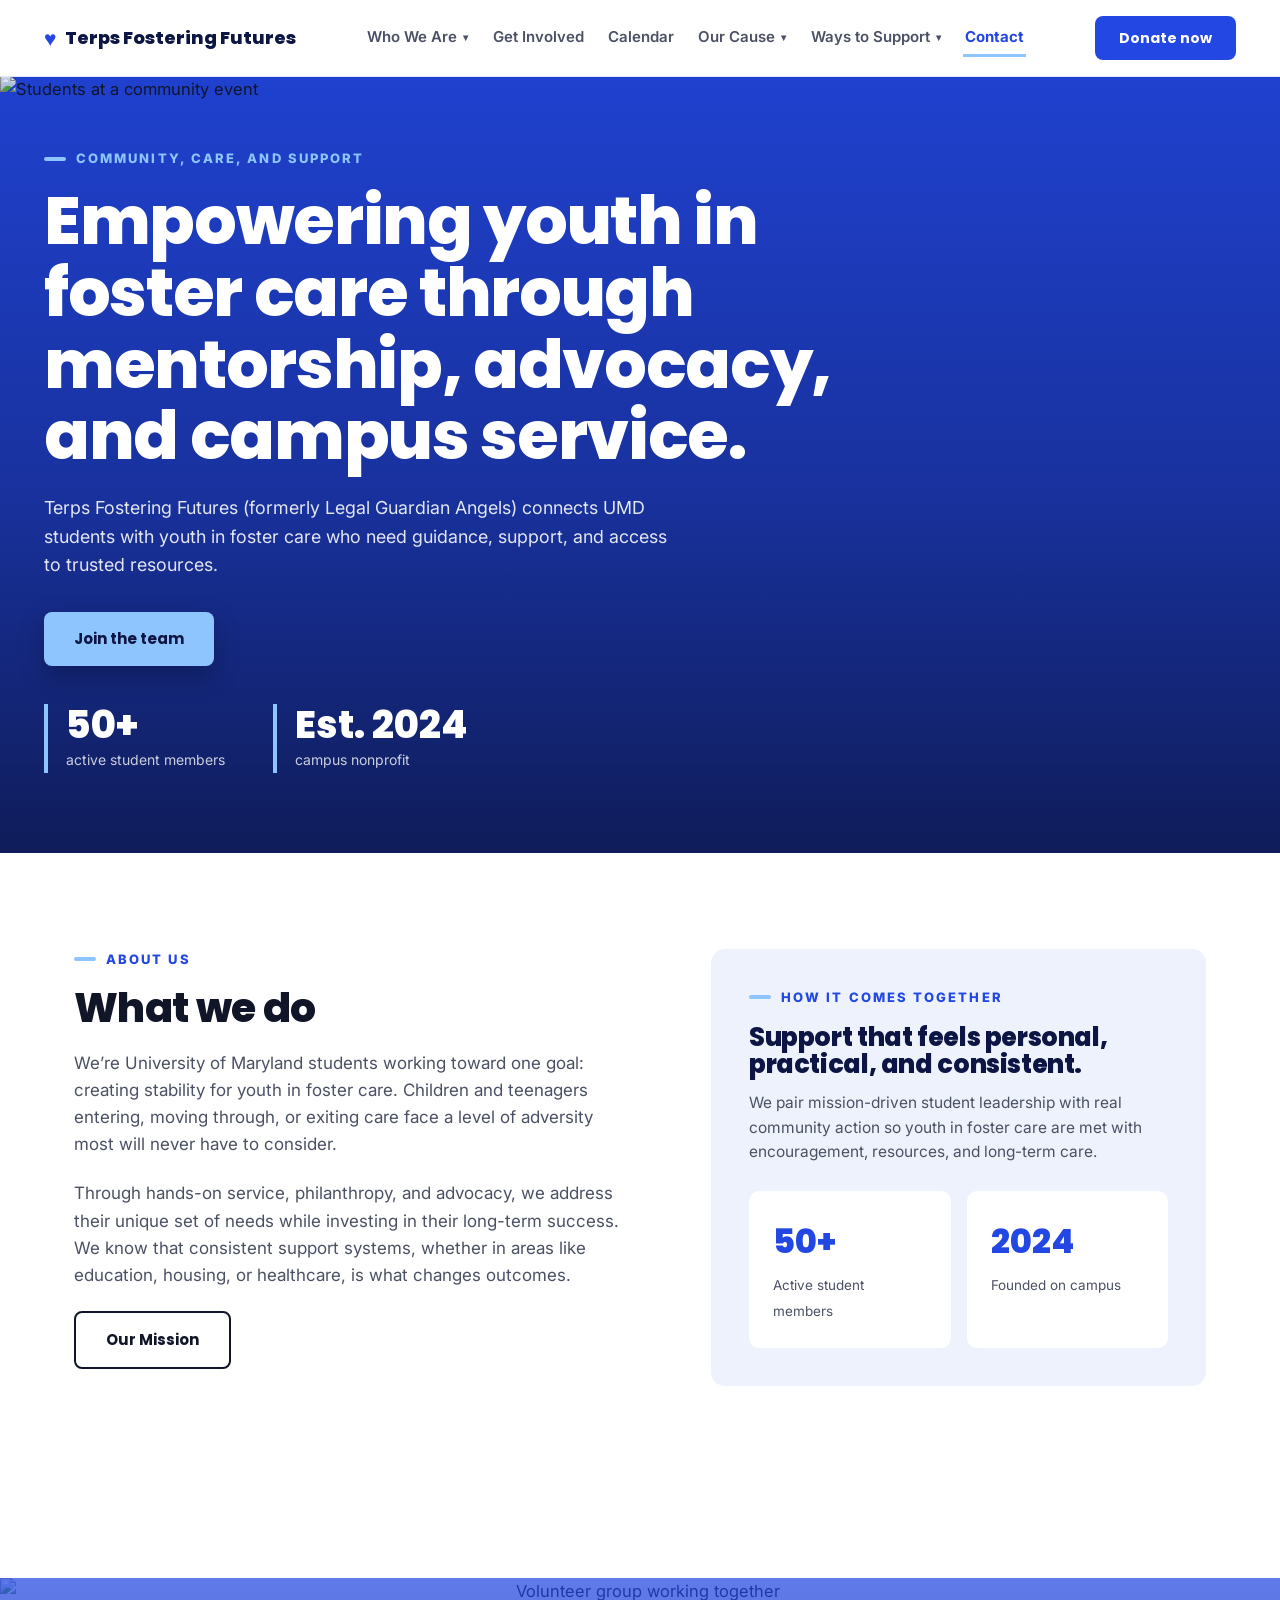
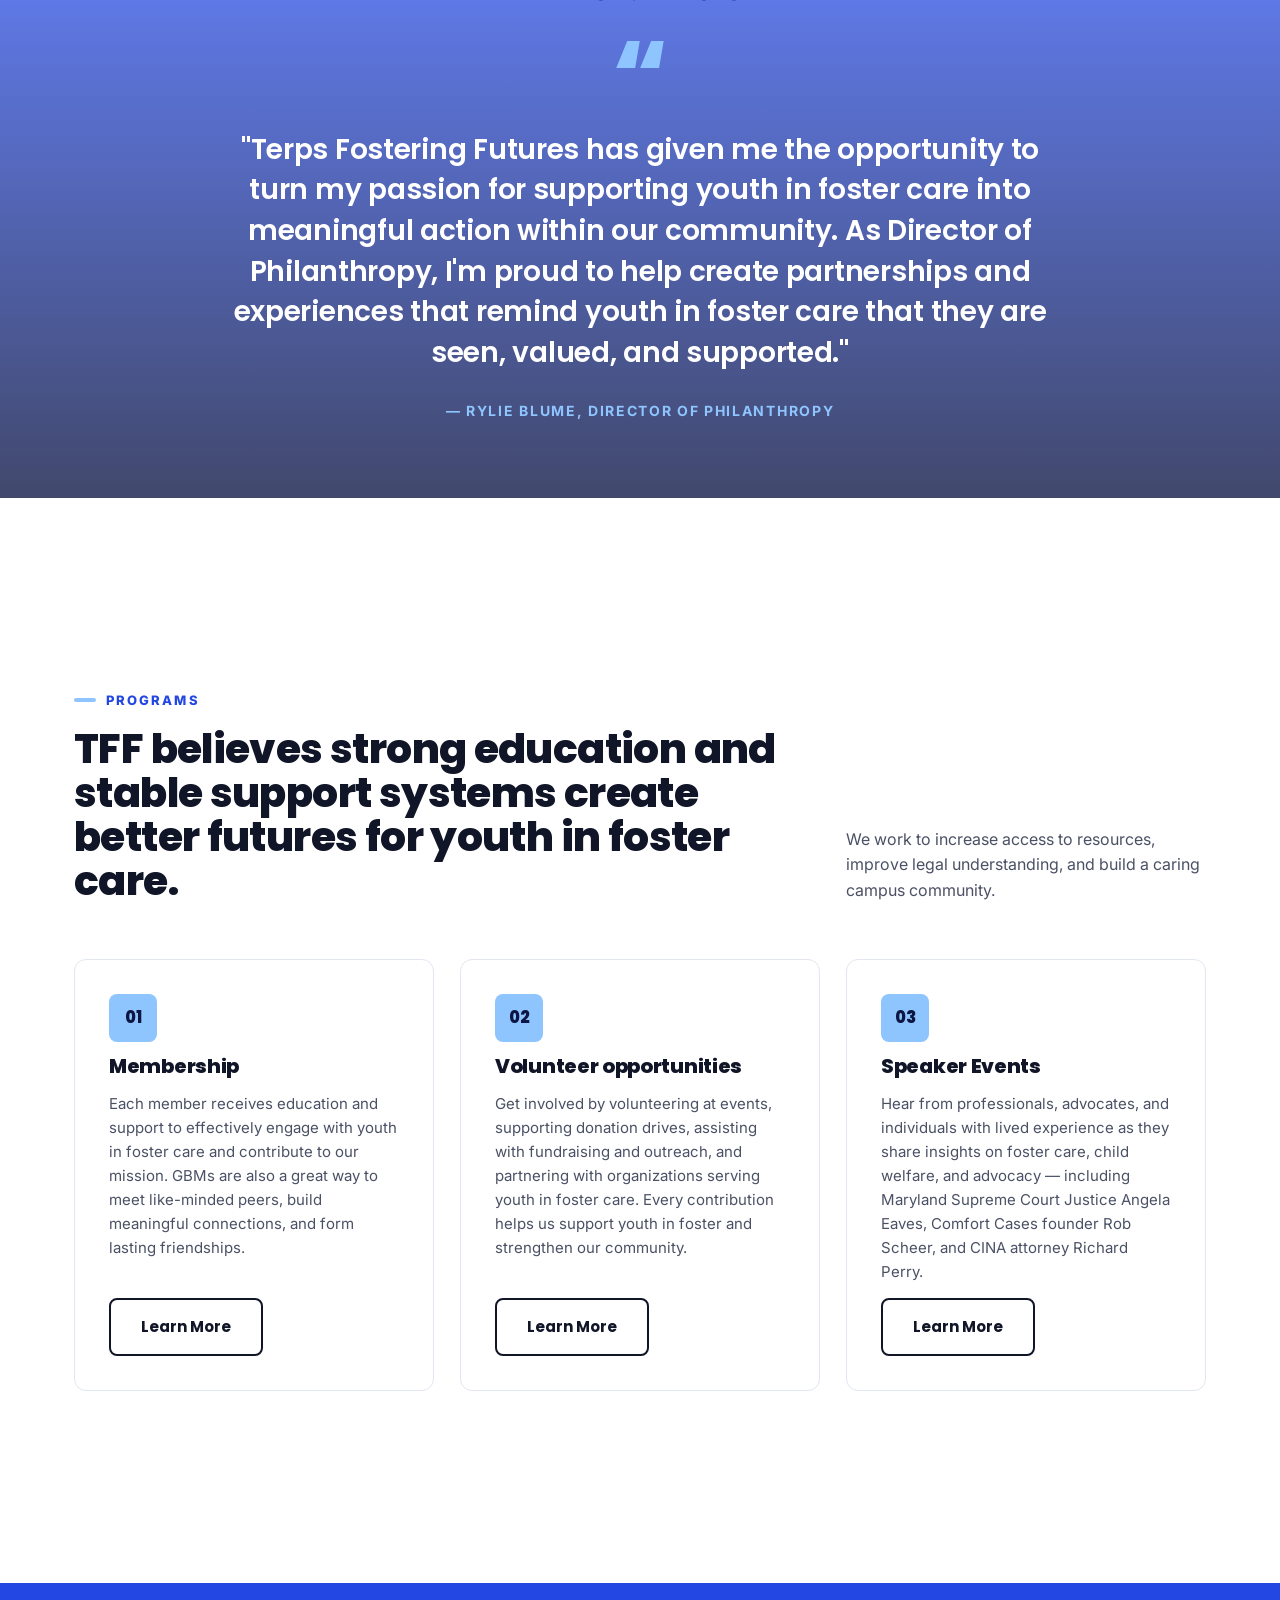
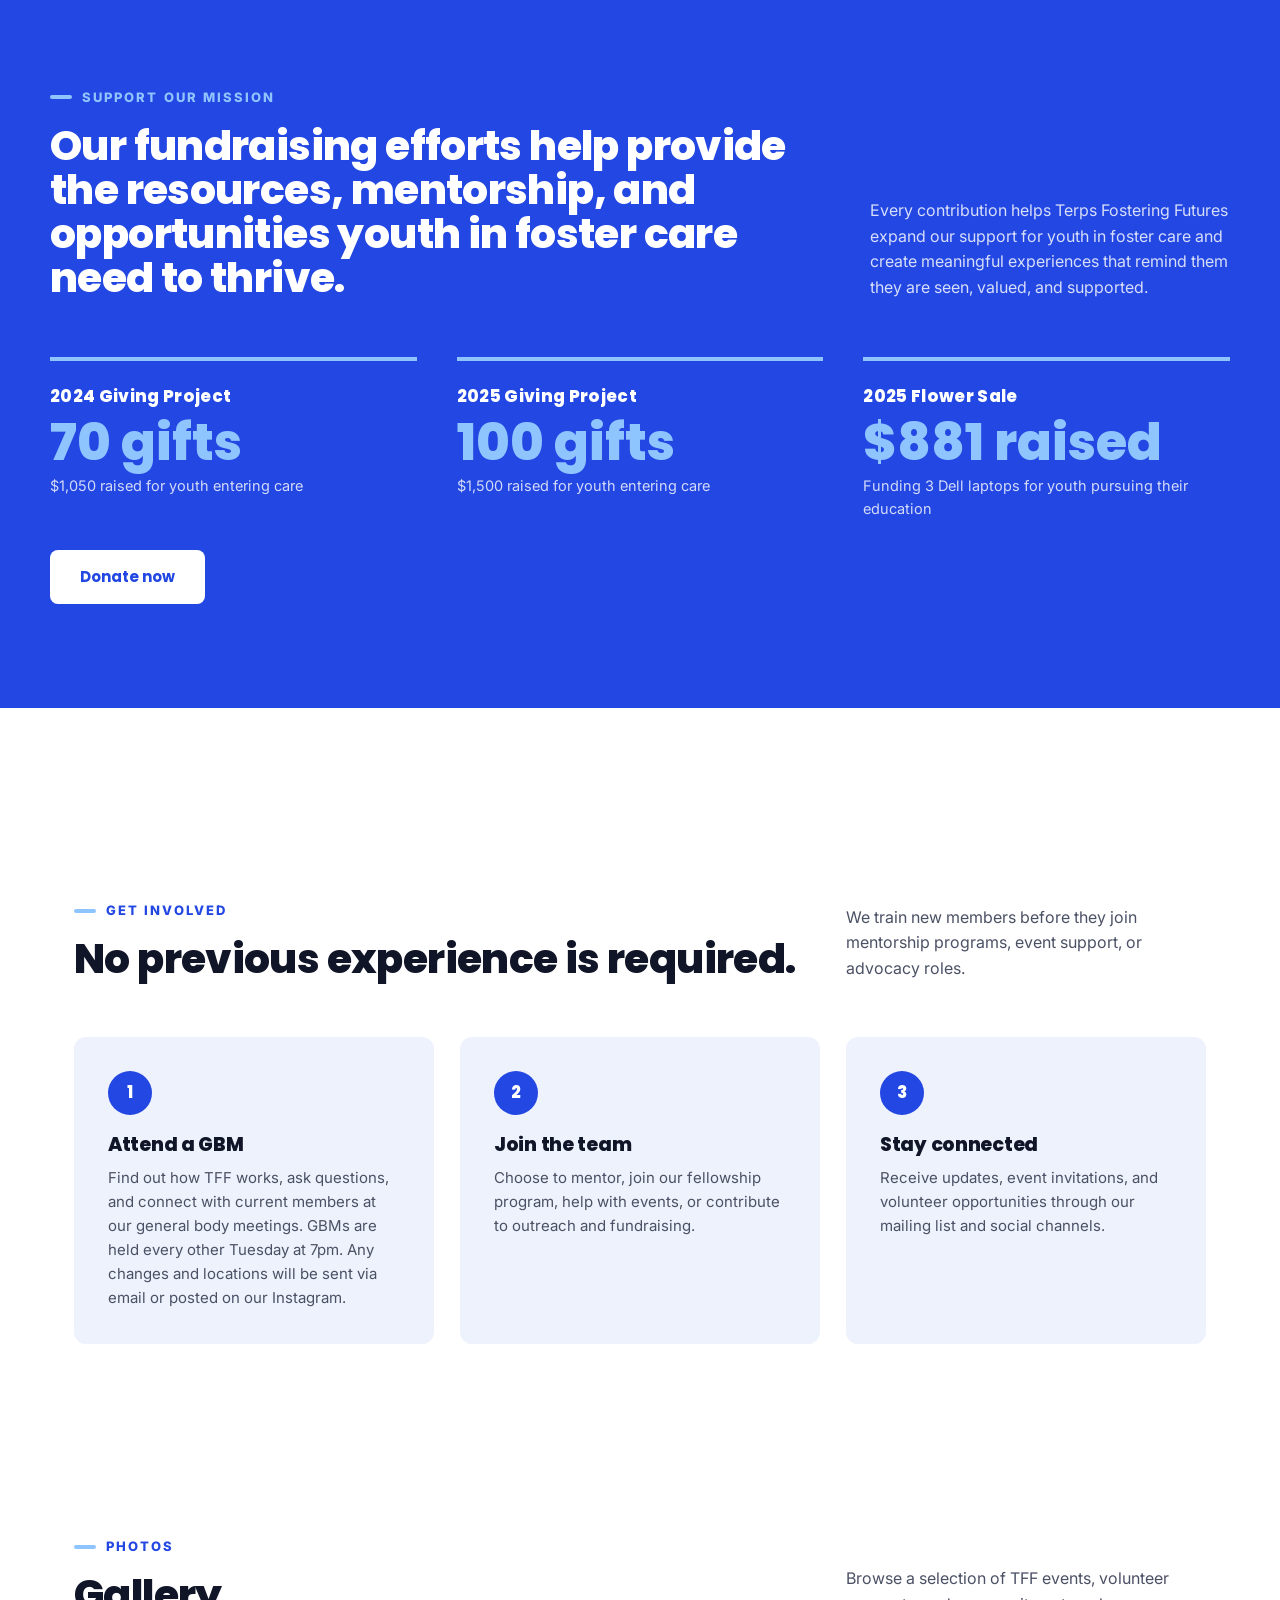
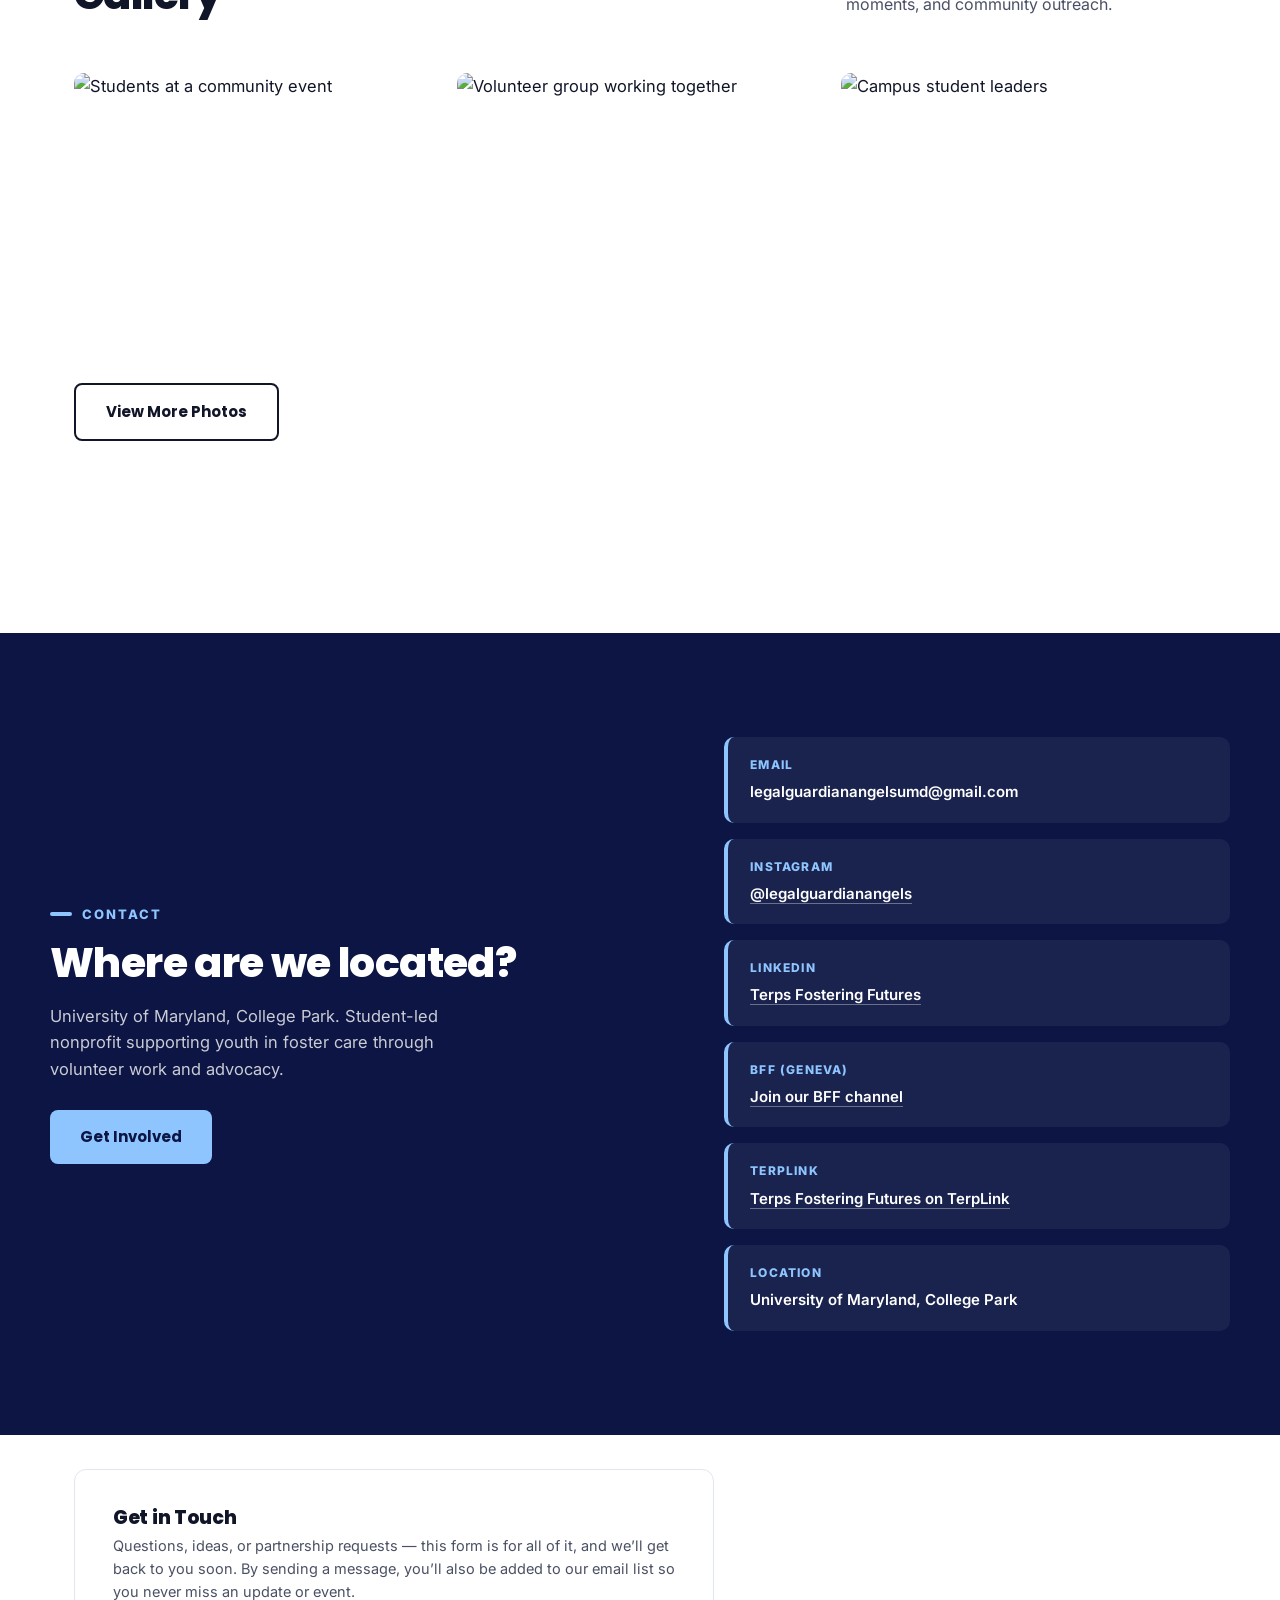
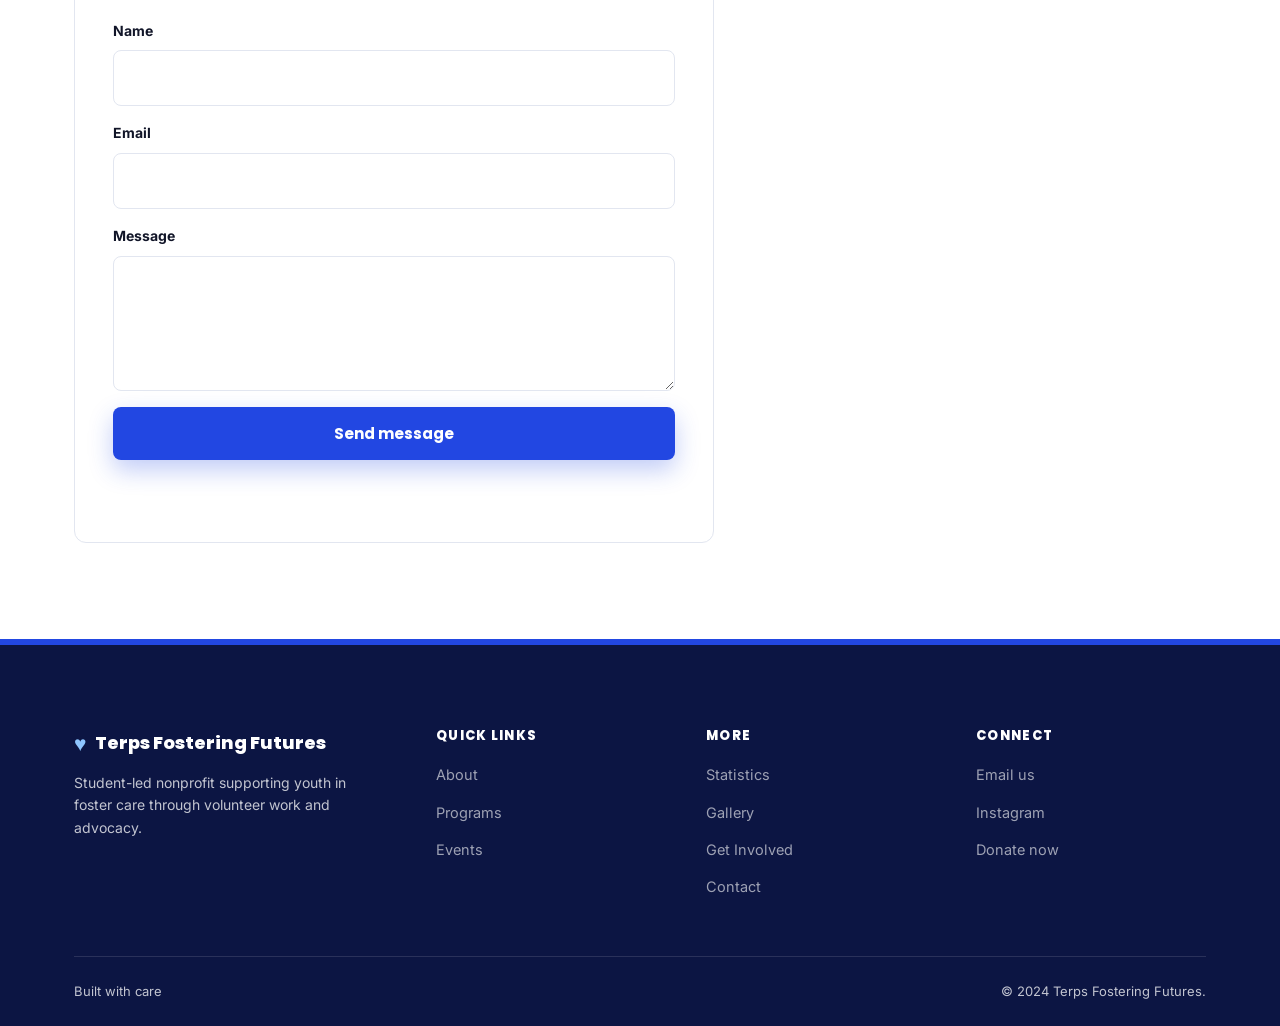
==== commit 12cbb1a8: "Apply mobile fixes: sizing, overflow, and menu tap issues Applies the three-part mobilefixes.patch s" ====
--- a/index.html
+++ b/index.html
@@ -52,8 +52,8 @@
         <a href="index.html#contact" class="nav-link">Contact</a>
       </nav>
       <div class="nav-cta">
-        <a href="https://www.spotfund.com/story/1d120779-6654-4a64-a59e-068f6ab8086c?SFID=EmpowerFosterYouth" class="btn btn-primary" style="padding:11px 24px; font-size:14px;">Donate now</a>
-        <button class="burger" onclick="document.getElementById('mmenu').classList.toggle('open')" aria-label="Toggle menu">
+        <a href="https://www.spotfund.com/story/1d120779-6654-4a64-a59e-068f6ab8086c?SFID=EmpowerFosterYouth" class="btn btn-primary">Donate<span class="donate-now">&nbsp;now</span></a>
+        <button class="burger" aria-label="Toggle menu">
           <span></span><span></span><span></span>
         </button>
       </div>
--- a/styles.css
+++ b/styles.css
@@ -91,7 +91,7 @@
 .logo{
   display:flex; align-items:center; gap:9px;
   font-family:'Poppins', sans-serif; font-weight:800; font-size:18px;
-  color:var(--navy); flex-shrink:0;
+  color:var(--navy); flex-shrink:0; white-space:nowrap;
 }
 .logo-dot{width:auto; height:auto; border-radius:0; background:none; line-height:1;}
 .logo-dot::before{content:"\2665\FE0E"; font-size:21px; color:var(--blue);}
@@ -132,12 +132,33 @@
 .dropdown.open .dropdown-menu{display:flex;}
 .dropdown.open .dropdown-toggle{color:var(--blue); font-weight:700;}
 .nav-cta{display:flex; align-items:center; gap:14px; flex-shrink:0;}
-.nav-cta .btn{box-shadow:none;}
-.burger{display:none; flex-direction:column; gap:5px; cursor:pointer; background:none; border:none; padding:8px;}
+.nav-cta .btn{box-shadow:none; padding:11px 24px; font-size:14px;}
+/* Padding gives a ~44px touch target; the negative margin keeps the
+   layout footprint compact so the header still fits narrow phones. */
+.burger{display:none; flex-direction:column; gap:5px; cursor:pointer; background:none; border:none; padding:13px 10px; margin:-6px;}
 .burger span{width:24px; height:2.5px; background:var(--navy); display:block; border-radius:2px;}
-@media(max-width:900px){
+/* Collapse to the burger while the full link row would overflow (it needs ~1080px). */
+@media(max-width:1100px){
   .nav-links{display:none;}
   .burger{display:flex;}
+}
+/* Scale the header down so logo + Donate + burger fit a phone screen. */
+@media(max-width:640px){
+  .nav-bar{gap:10px; padding:14px 0;}
+  .logo{font-size:15px; gap:7px;}
+  .logo-dot::before{font-size:18px;}
+  .nav-cta{gap:8px;}
+  .nav-cta .btn{padding:10px 14px; font-size:13px;}
+  .nav-cta .donate-now{display:none;}
+}
+@media(max-width:400px){
+  .logo{font-size:13.5px; gap:6px;}
+  .logo-dot::before{font-size:16px;}
+  .nav-cta .btn{padding:10px 12px; font-size:12.5px;}
+}
+@media(max-width:350px){
+  .nav-shell{padding:0 16px;}
+  .logo{font-size:12.5px;}
 }
 .mobile-menu{
   display:none; flex-direction:column; gap:2px; background:#fff;
@@ -148,6 +169,7 @@
 .mobile-menu.open{display:flex;}
 .mobile-menu a{padding:13px 14px; border-radius:8px; font-size:15.5px; font-weight:600; color:var(--ink);}
 .mobile-menu a:hover{background:var(--tint); color:var(--blue);}
+@media(max-width:350px){ .mobile-menu{margin:0 -16px;} }
 
 /* ---------- Hero (full-bleed) ---------- */
 .hero{max-width:none; margin:0; padding:0;}
@@ -187,8 +209,13 @@
 .hero-stats strong{display:block; font-family:'Poppins', sans-serif; font-weight:800; font-size:clamp(1.8rem, 3vw, 2.6rem); line-height:1.1;}
 .hero-stats span{font-size:14px; color:rgba(255,255,255,.78);}
 @media(max-width:640px){
-  .hero-inner:has(> img){min-height:560px;}
-  .hero-content{padding:56px 24px 60px;}
+  .hero-inner:has(> img){min-height:500px;}
+  .hero-content{padding:48px 24px 52px;}
+  .hero-content h1{font-size:clamp(1.75rem, 7.6vw, 2.4rem); margin-bottom:16px;}
+  .hero-content p{font-size:1rem; margin-bottom:24px;}
+  .hero-btns{margin-bottom:28px; gap:10px;}
+  .hero-stats{gap:20px 36px;}
+  .hero-stats strong{font-size:1.55rem;}
 }
 
 /* ---------- About (index) ---------- */
@@ -341,7 +368,8 @@
 .contact-item strong{color:#fff; font-weight:600; font-size:15px;}
 @media(max-width:860px){ .cta-band{grid-template-columns:1fr; padding-top:72px; padding-bottom:72px;} }
 
-.contact-item strong a:hover{color:var(--yellow);}
+.contact-item strong a{border-bottom:1px solid rgba(255,255,255,.35);}
+.contact-item strong a:hover{color:var(--yellow); border-bottom-color:var(--yellow);}
 
 /* ---------- Calendar ---------- */
 .table-scroll{overflow-x:auto; border:1px solid var(--line); border-radius:12px;}
@@ -405,3 +433,55 @@
 .ty-page h1{font-size:2rem; margin-bottom:12px; color:var(--navy);}
 .ty-page p{font-size:16px; line-height:1.6; color:var(--ink-soft); margin-bottom:24px;}
 .ty-page .btn{background:var(--blue); color:#fff;}
+
+/* ============================================================
+   Mobile refinements
+   ============================================================ */
+
+/* Inline button groups that wrap cleanly on narrow screens */
+.btn-row{display:flex; flex-wrap:wrap; gap:12px; align-items:center;}
+
+/* Grid/flex children default to min-width:auto, which lets long content
+   force a column wider than the viewport on small screens. */
+.about-grid > *, .content-grid > *, .numbers-grid > *, .cta-band > *,
+.card-grid > *, .steps > *, .impact-cards > *, .footer-grid > *,
+.stat-row > *, .hero-stats > *{min-width:0;}
+
+/* The contact email has no break opportunities; let it wrap anywhere. */
+.contact-item strong{overflow-wrap:anywhere;}
+
+@media(max-width:640px){
+  section{padding:56px 0;}
+  h2{font-size:clamp(1.5rem, 6.5vw, 1.9rem);}
+  .section-head{margin-bottom:36px; gap:14px;}
+  .btn{padding:14px 24px;}
+
+  .about-panel{padding:28px 24px;}
+  .p-card, .card, .step-card{padding:26px 22px;}
+  .stat-card{padding:18px;}
+  .stat-card strong{font-size:1.7rem;}
+  .form-card{padding:28px 20px;}
+
+  .quote-banner{min-height:440px;}
+  .quote-inner{padding:48px 20px;}
+  .quote-inner::before{font-size:64px; margin-bottom:22px;}
+
+  .impact-band{padding-top:60px; padding-bottom:60px;}
+  .cta-band{padding-top:60px; padding-bottom:60px; gap:36px;}
+  .contact-item{padding:16px 18px;}
+  .i-card .amt{font-size:clamp(2rem, 8vw, 3.3rem);}
+  .num-callout{gap:20px 28px;}
+  .num-callout div strong{font-size:1.8rem;}
+  .gallery-grid img{height:240px;}
+
+  .calendar-table{min-width:480px;}
+  .calendar-table th{padding:12px 14px;}
+  .calendar-table td{padding:14px;}
+
+  .ty-page .card{padding:32px 24px;}
+}
+
+@media(max-width:560px){
+  .footer-grid{gap:28px 24px;}
+  .footer-grid > div:first-child{grid-column:1 / -1;}
+}
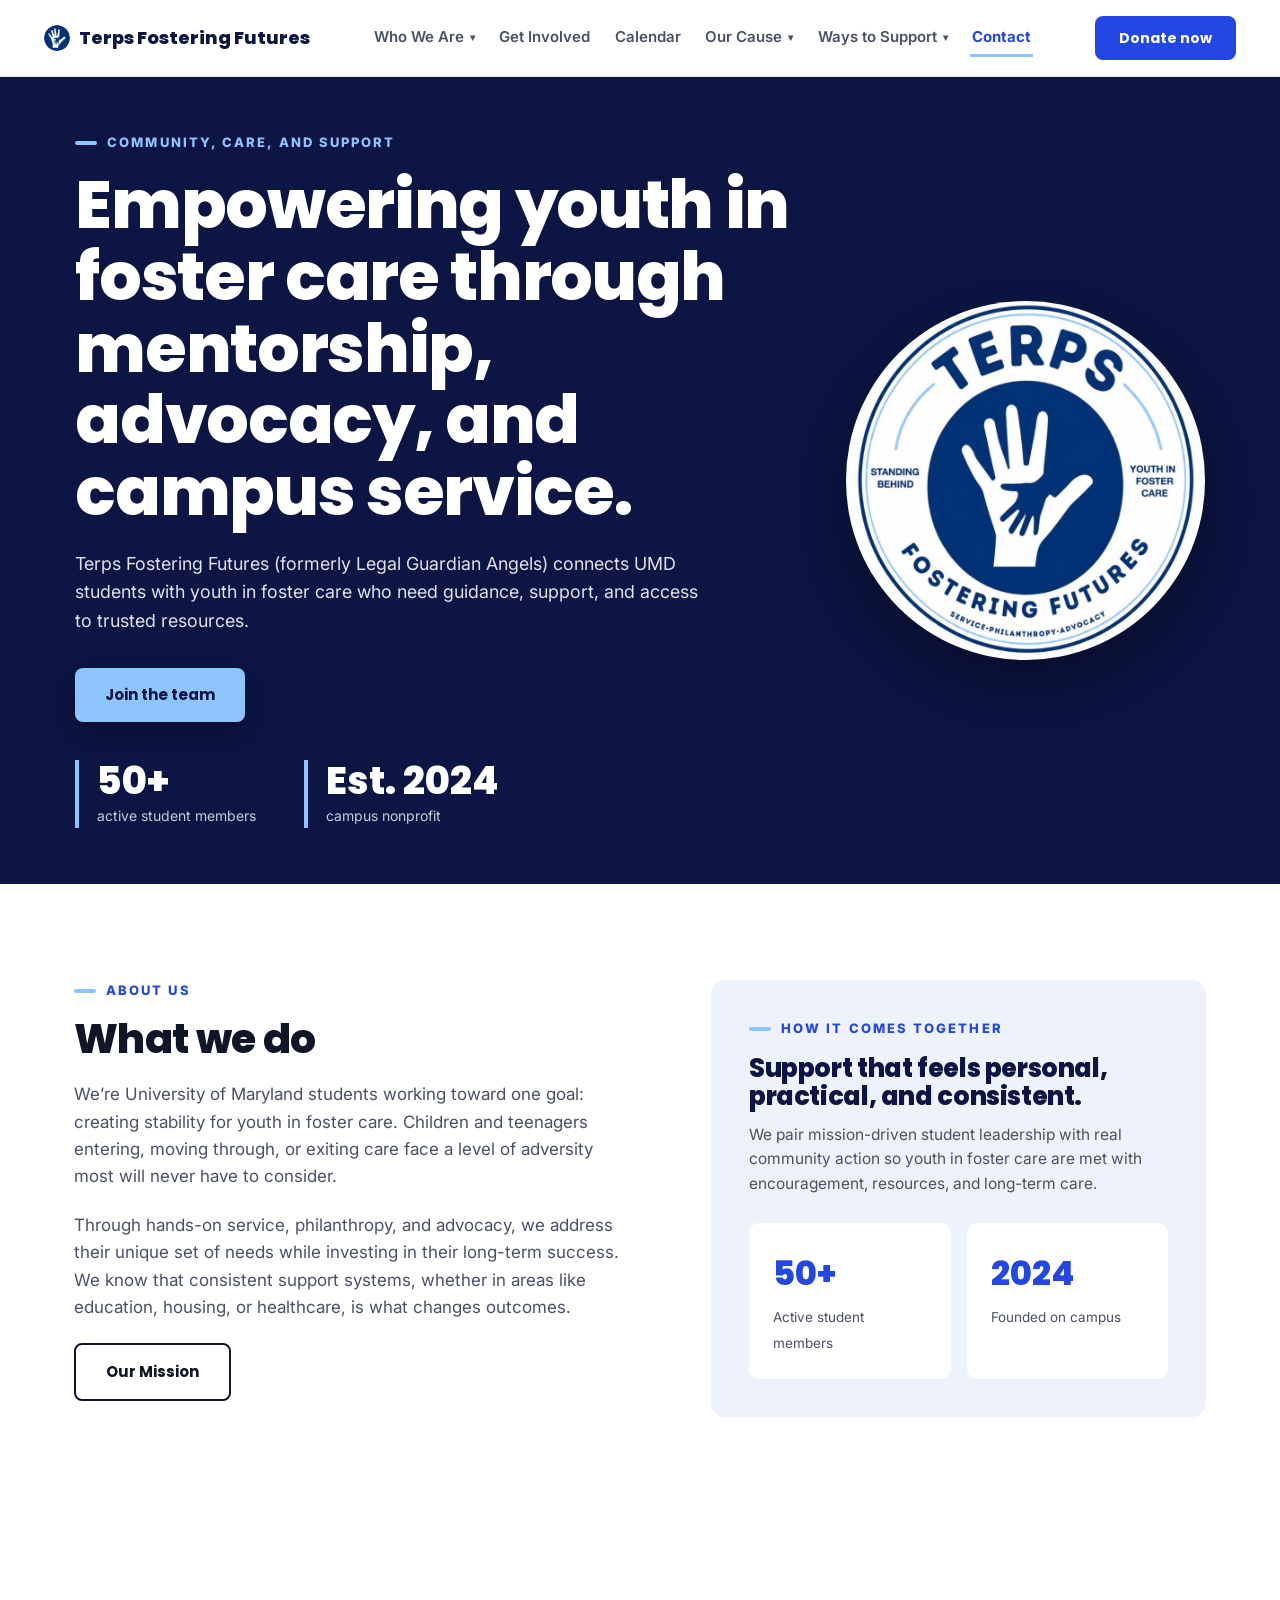
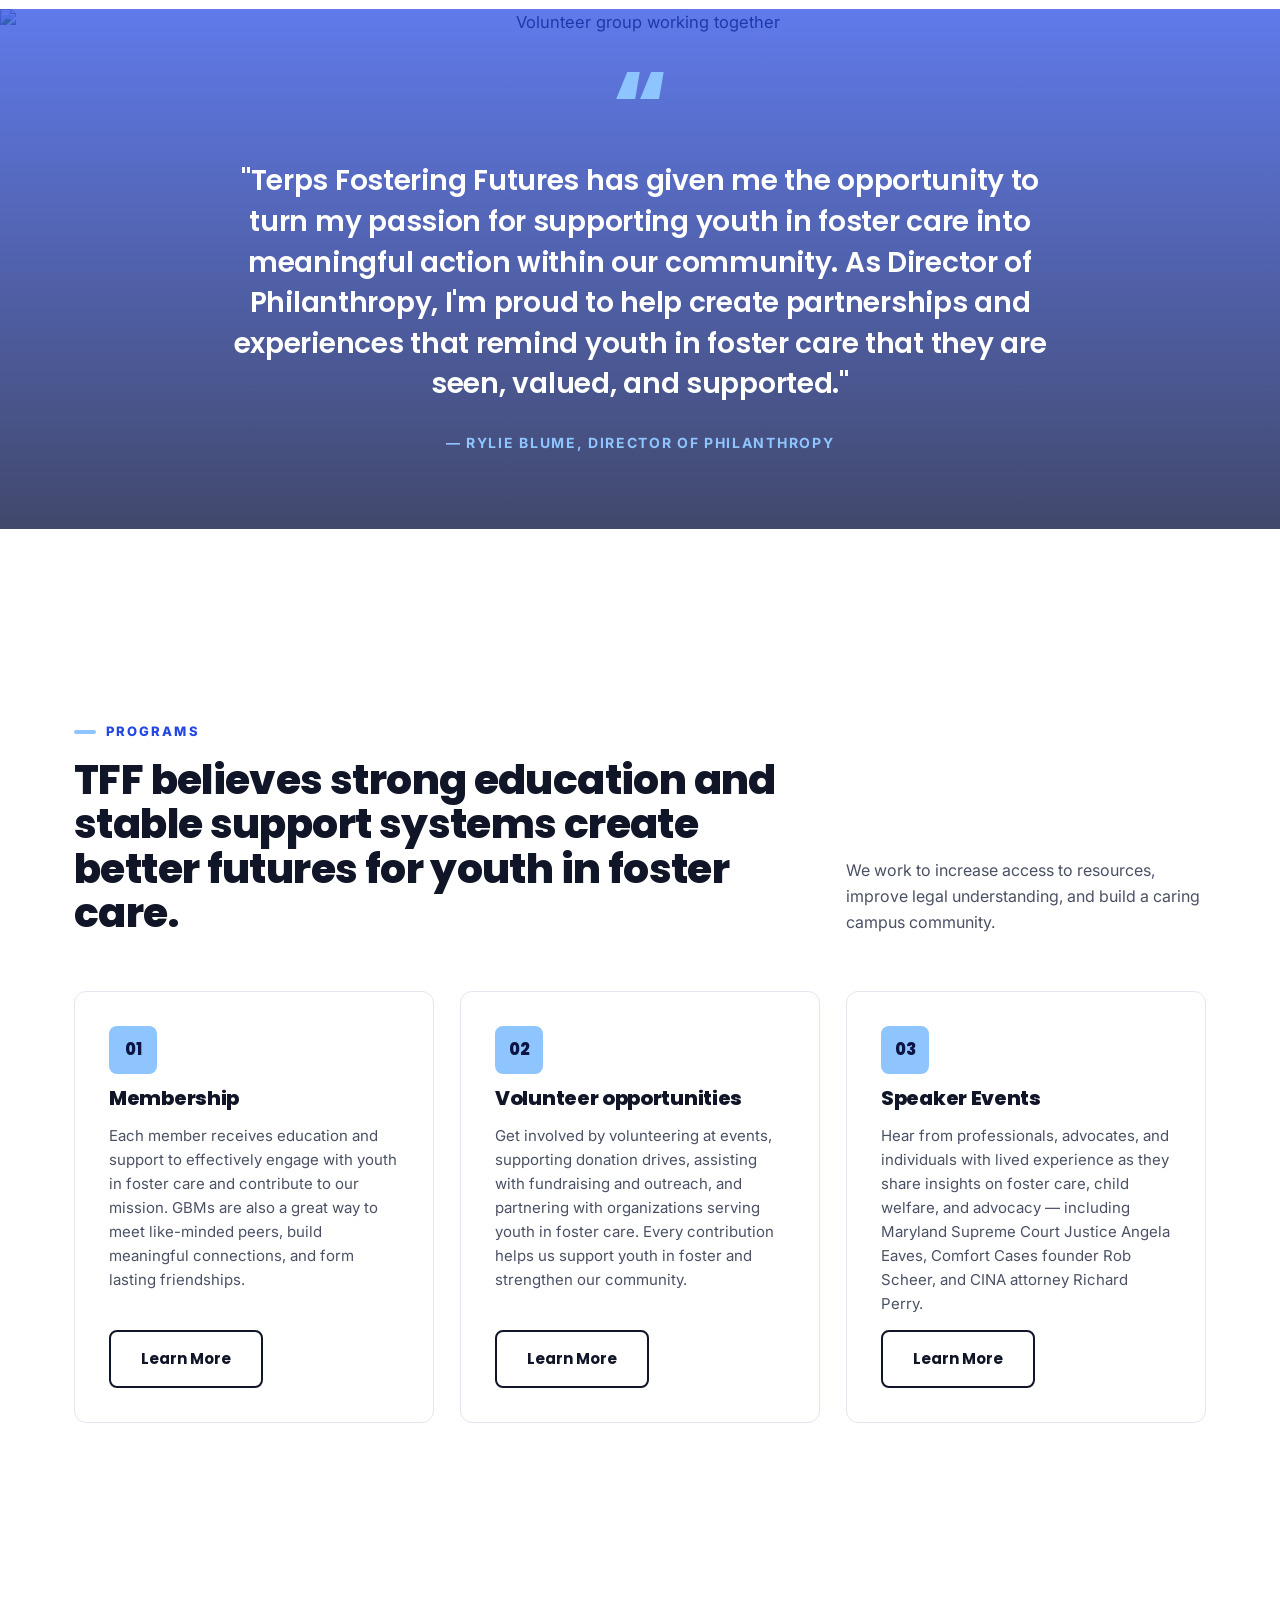
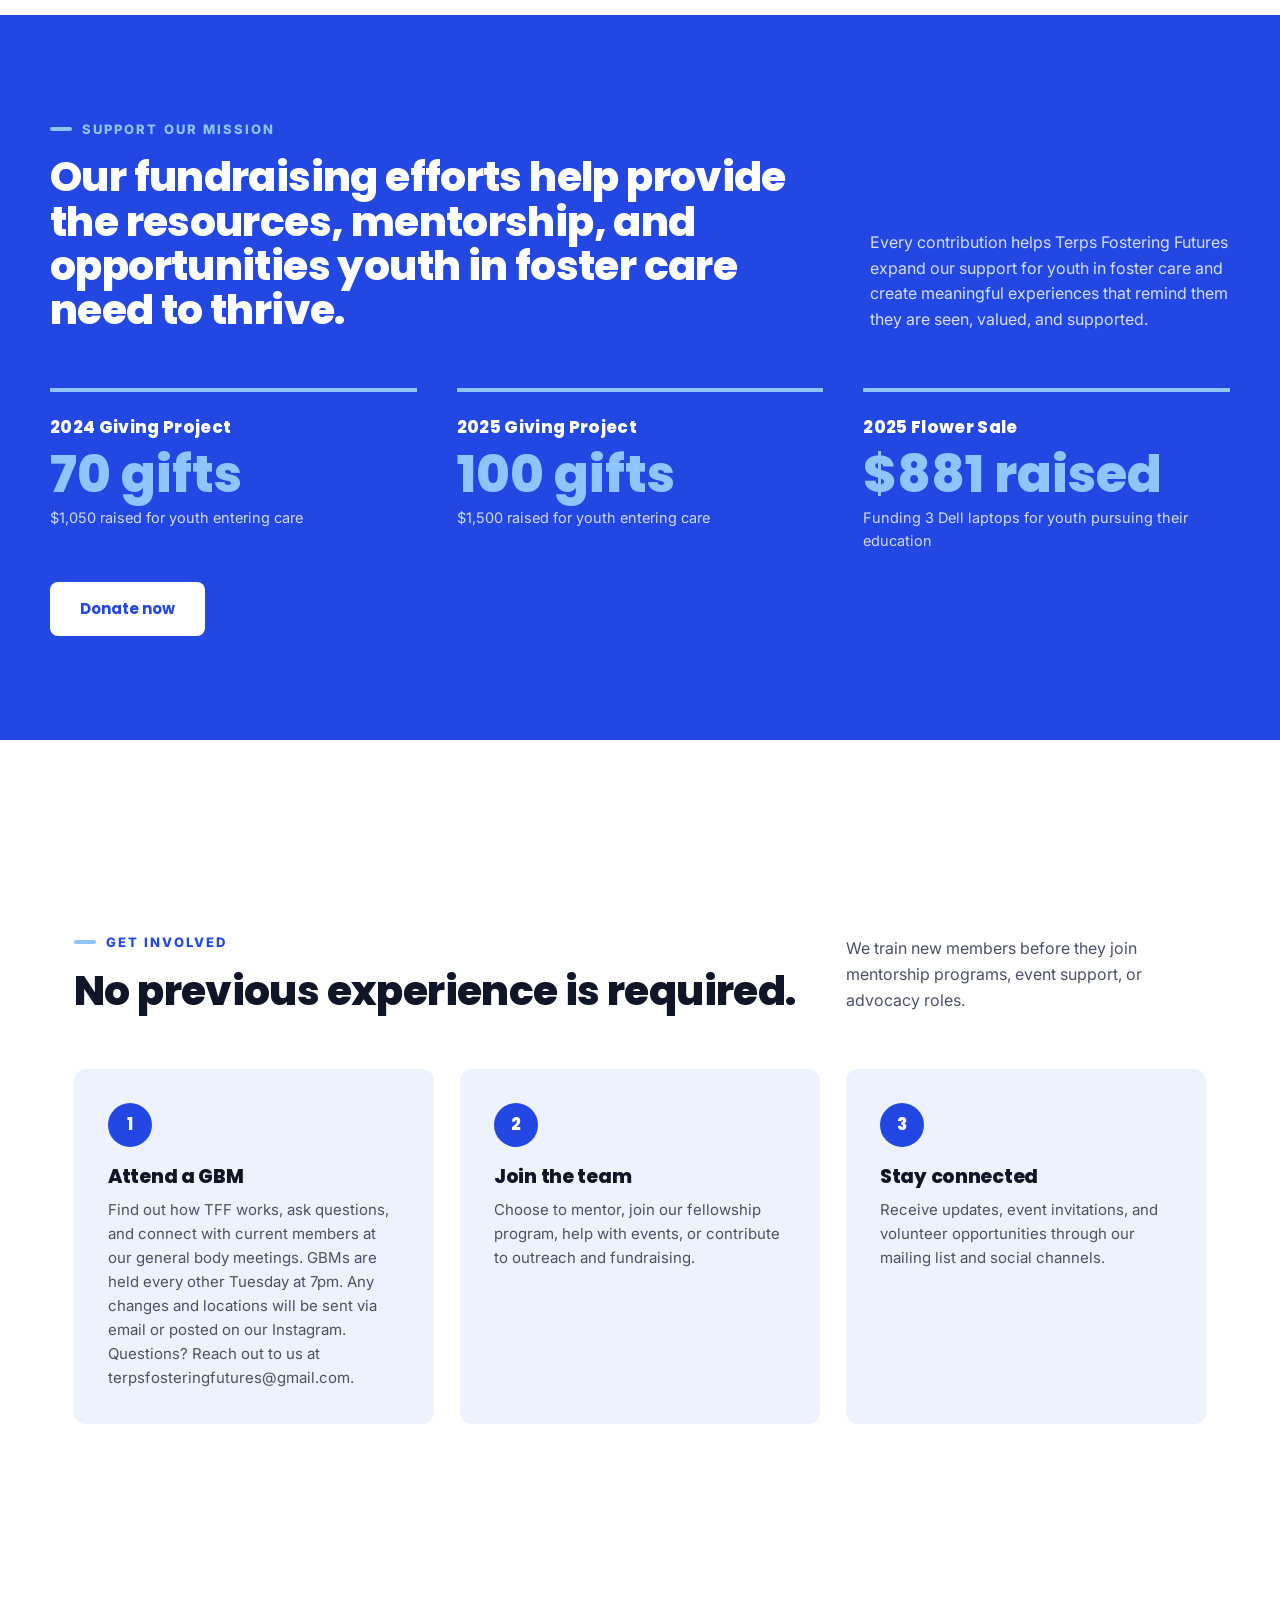
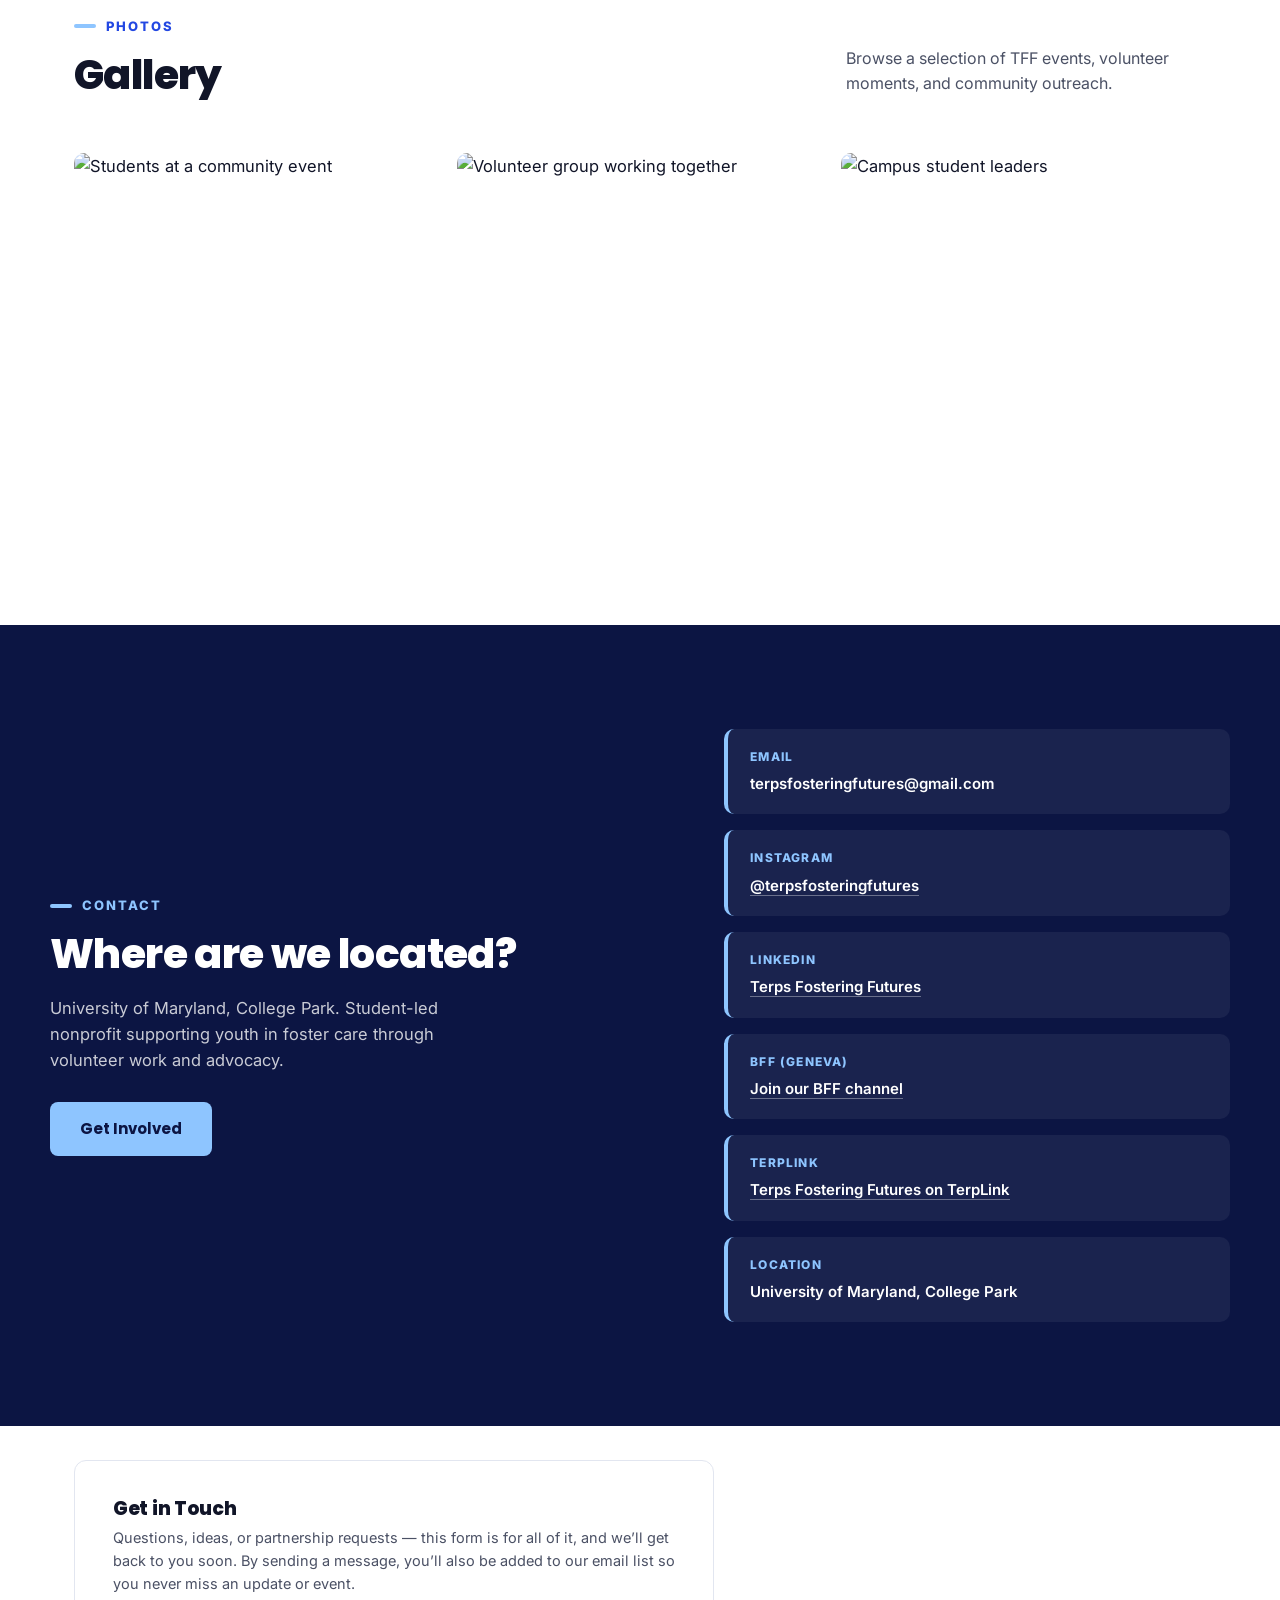
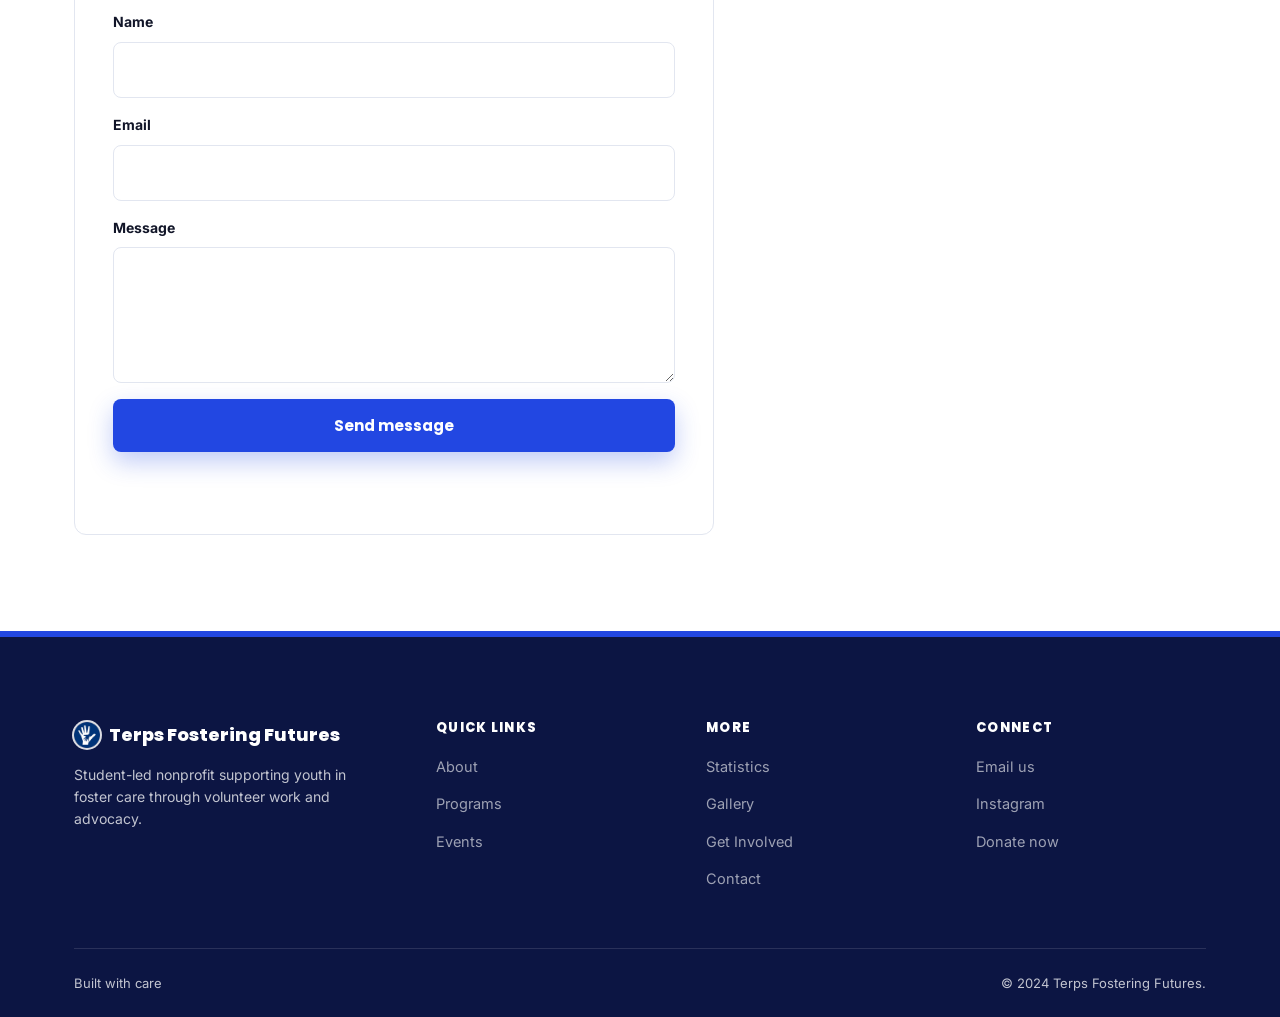
==== commit 7945ceb2: "Apply requested site updates: new logo, badge hero, email and Instagram - Remove the PhotoCircle lin" ====
--- a/index.html
+++ b/index.html
@@ -78,8 +78,8 @@
 <div id="top"></div>
 
 <div class="hero">
-  <div class="hero-inner">
-    <img src="gallery/1762361228335.jpeg" alt="Students at a community event">
+  <div class="hero-inner hero-brand">
+    <img src="images/tff-badge.jpg" alt="Terps Fostering Futures logo — standing behind youth in foster care">
     <div class="hero-content">
       <div class="eyebrow">Community, care, and support</div>
       <h1>Empowering youth in foster care through mentorship, advocacy, and campus service.</h1>
@@ -207,7 +207,7 @@
       <div class="step-card">
         <div class="step-num">1</div>
         <h3>Attend a GBM</h3>
-        <p>Find out how TFF works, ask questions, and connect with current members at our general body meetings. GBMs are held every other Tuesday at 7pm. Any changes and locations will be sent via email or posted on our Instagram.</p>
+        <p>Find out how TFF works, ask questions, and connect with current members at our general body meetings. GBMs are held every other Tuesday at 7pm. Any changes and locations will be sent via email or posted on our Instagram. Questions? Reach out to us at <a href="mailto:terpsfosteringfutures@gmail.com">terpsfosteringfutures@gmail.com</a>.</p>
       </div>
       <div class="step-card">
         <div class="step-num">2</div>
@@ -237,9 +237,6 @@
       <img src="gallery/1762362089334.jpeg" alt="Volunteer group working together">
       <img src="gallery/1762362348416.jpeg" alt="Campus student leaders">
     </div>
-    <div style="margin-top:30px;">
-      <a href="https://join.photocircleapp.com/THJKW5EP27" class="btn btn-outline">View More Photos</a>
-    </div>
   </div>
 </section>
 
@@ -253,8 +250,8 @@
         <a href="/#join" class="btn btn-primary">Get Involved</a>
       </div>
       <div class="contact-list">
-        <div class="contact-item"><span>Email</span><strong>legalguardianangelsumd@gmail.com</strong></div>
-        <div class="contact-item"><span>Instagram</span><strong><a href="https://www.instagram.com/legalguardianangels?utm_source=ig_web_button_share_sheet&amp;igsi=ZDNlZDc0MzIxNw==">@legalguardianangels</a></strong></div>
+        <div class="contact-item"><span>Email</span><strong>terpsfosteringfutures@gmail.com</strong></div>
+        <div class="contact-item"><span>Instagram</span><strong><a href="https://www.instagram.com/terpsfosteringfutures/">@terpsfosteringfutures</a></strong></div>
         <div class="contact-item"><span>LinkedIn</span><strong><a href="https://www.linkedin.com/company/legalguardianangelss/posts/?viewAsMember=true">Terps Fostering Futures</a></strong></div>
         <div class="contact-item"><span>BFF (Geneva)</span><strong><a href="https://links.geneva.com/invite/937896e5-e970-4ea4-9804-f0e72ba3f26a">Join our BFF channel</a></strong></div>
         <div class="contact-item"><span>TerpLink</span><strong><a href="https://terplink.umd.edu/organization/terpsfosteringfutures">Terps Fostering Futures on TerpLink</a></strong></div>
@@ -318,8 +315,8 @@
       <div>
         <h4>Connect</h4>
         <ul>
-          <li><a href="mailto:legalguardianangelsumd@gmail.com">Email us</a></li>
-          <li><a href="https://www.instagram.com/legalguardianangels?utm_source=ig_web_button_share_sheet&amp;igsi=ZDNlZDc0MzIxNw==">Instagram</a></li>
+          <li><a href="mailto:terpsfosteringfutures@gmail.com">Email us</a></li>
+          <li><a href="https://www.instagram.com/terpsfosteringfutures/">Instagram</a></li>
           <li><a href="https://www.spotfund.com/story/1d120779-6654-4a64-a59e-068f6ab8086c?SFID=EmpowerFosterYouth">Donate now</a></li>
         </ul>
       </div>
--- a/styles.css
+++ b/styles.css
@@ -93,8 +93,10 @@
   font-family:'Poppins', sans-serif; font-weight:800; font-size:18px;
   color:var(--navy); flex-shrink:0; white-space:nowrap;
 }
-.logo-dot{width:auto; height:auto; border-radius:0; background:none; line-height:1;}
-.logo-dot::before{content:"\2665\FE0E"; font-size:21px; color:var(--blue);}
+.logo-dot{
+  width:26px; height:26px; border-radius:50%; flex-shrink:0;
+  background:url("images/tff-logo-mark.png") center/cover no-repeat;
+}
 .nav-links{
   display:flex; align-items:center; justify-content:center; gap:clamp(12px, 1.6vw, 28px);
   font-size:15px; font-weight:600; flex:1; min-width:0; white-space:nowrap;
@@ -146,14 +148,14 @@
 @media(max-width:640px){
   .nav-bar{gap:10px; padding:14px 0;}
   .logo{font-size:15px; gap:7px;}
-  .logo-dot::before{font-size:18px;}
+  .logo-dot{width:22px; height:22px;}
   .nav-cta{gap:8px;}
   .nav-cta .btn{padding:10px 14px; font-size:13px;}
   .nav-cta .donate-now{display:none;}
 }
 @media(max-width:400px){
   .logo{font-size:13.5px; gap:6px;}
-  .logo-dot::before{font-size:16px;}
+  .logo-dot{width:20px; height:20px;}
   .nav-cta .btn{padding:10px 12px; font-size:12.5px;}
 }
 @media(max-width:350px){
@@ -216,6 +218,29 @@
   .hero-btns{margin-bottom:28px; gap:10px;}
   .hero-stats{gap:20px 36px;}
   .hero-stats strong{font-size:1.55rem;}
+}
+
+/* ---------- Index hero: brand badge beside the intro copy ---------- */
+.hero-inner.hero-brand{
+  background:var(--navy);
+  align-items:center; justify-content:center;
+  gap:clamp(28px, 4vw, 72px);
+  padding:56px 24px;
+  flex-wrap:wrap;
+}
+.hero-inner.hero-brand::after{background:none;}
+.hero-inner.hero-brand > img{
+  position:static; order:2;
+  width:clamp(240px, 28vw, 380px); height:clamp(240px, 28vw, 380px);
+  border-radius:50%; object-fit:cover; flex-shrink:0;
+  box-shadow:0 24px 60px rgba(0,0,0,.35);
+}
+.hero-inner.hero-brand .hero-content{
+  width:auto; max-width:720px; margin:0; flex:0 1 auto; padding:0;
+}
+@media(max-width:860px){
+  .hero-inner.hero-brand{padding:44px 24px 56px;}
+  .hero-inner.hero-brand > img{order:0; width:min(52vw, 230px); height:min(52vw, 230px);}
 }
 
 /* ---------- About (index) ---------- */
@@ -408,7 +433,8 @@
 footer{border-top:6px solid var(--blue);}
 .footer-grid{display:grid; grid-template-columns:1.4fr 1fr 1fr 1fr; gap:40px; padding-bottom:56px; border-bottom:1px solid rgba(255,255,255,.12);}
 .footer-logo{display:flex; align-items:center; gap:9px; color:#fff; font-family:'Poppins', sans-serif; font-weight:800; font-size:18px; margin-bottom:14px;}
-.footer-logo .logo-dot::before{color:var(--yellow);}
+/* The logo mark's navy disc would vanish into the navy footer; a white ring keeps it visible. */
+.footer-logo .logo-dot{box-shadow:0 0 0 2px rgba(255,255,255,.85);}
 .footer-grid h4{color:#fff; font-size:13px; margin-bottom:18px; letter-spacing:.1em; text-transform:uppercase;}
 .footer-grid ul{list-style:none; display:flex; flex-direction:column; gap:11px;}
 .footer-grid ul a{font-size:14.5px; opacity:.8; transition:color .15s ease, opacity .15s ease;}
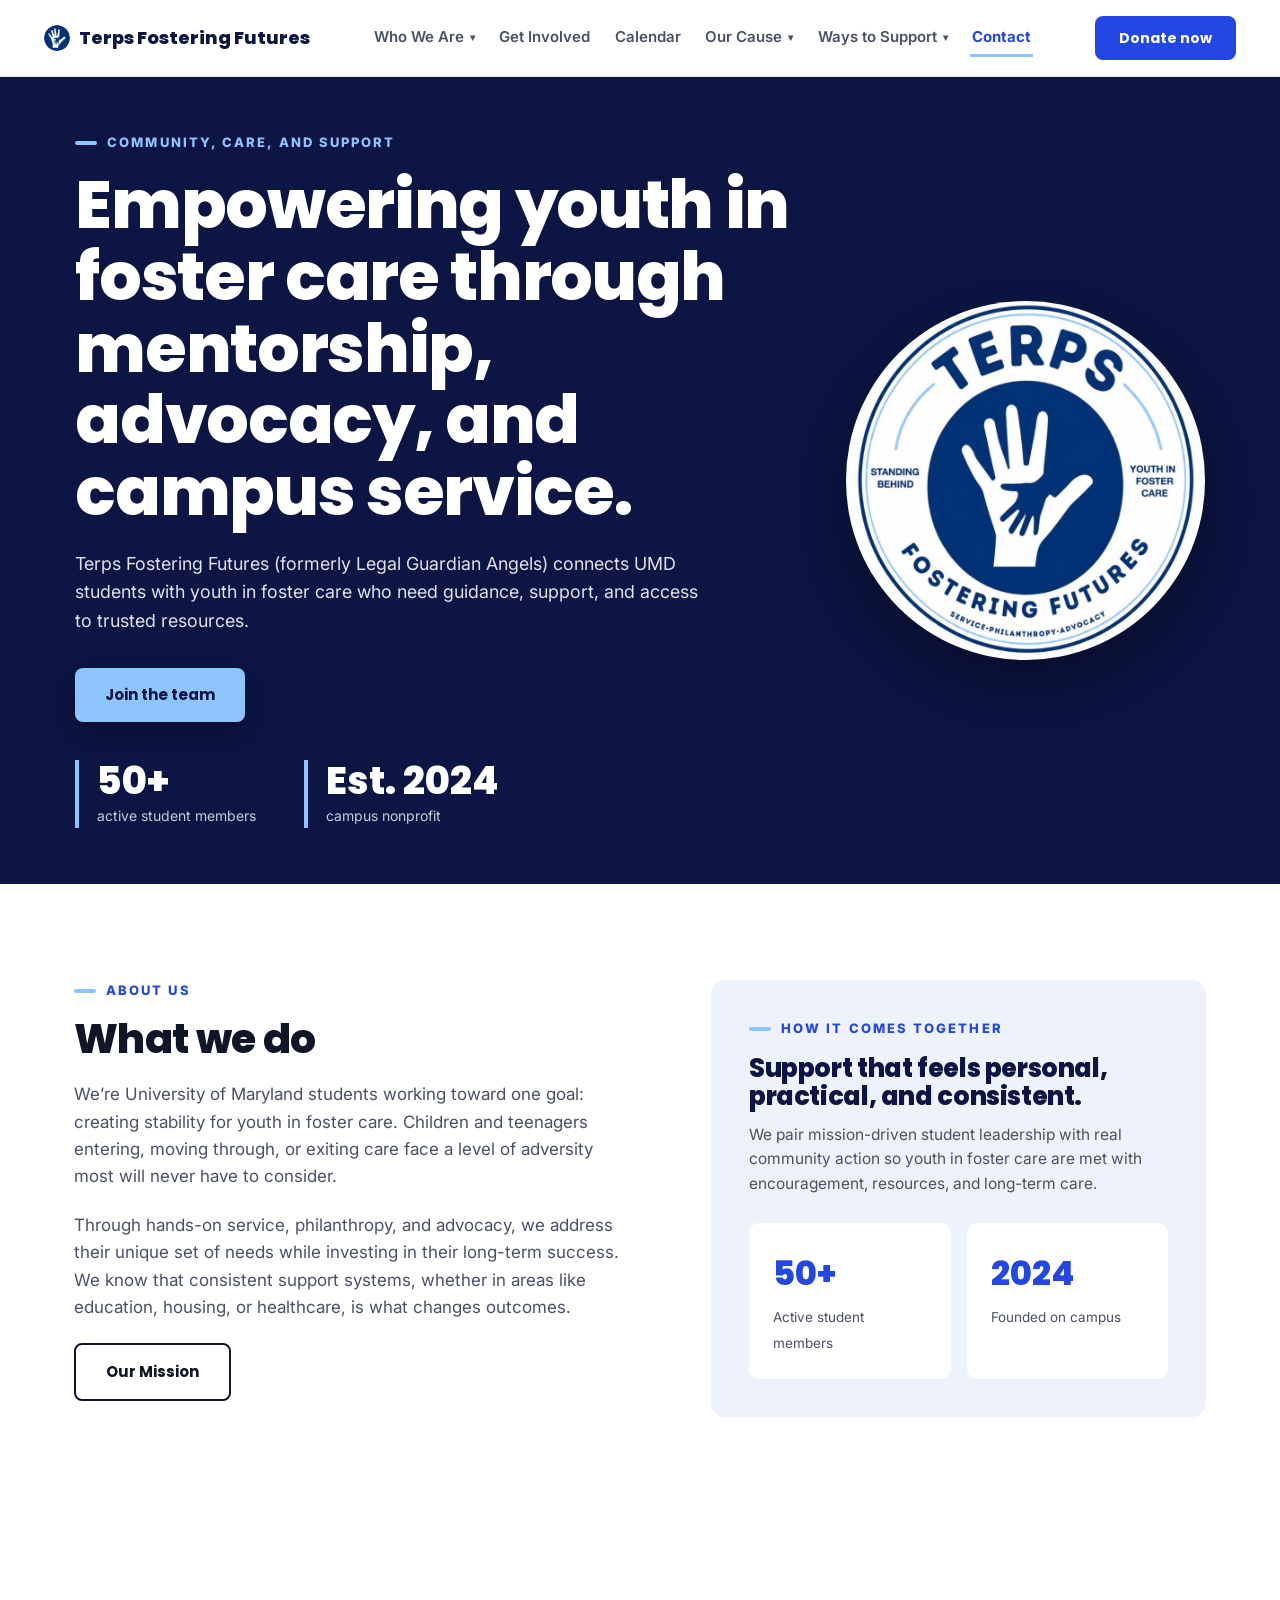
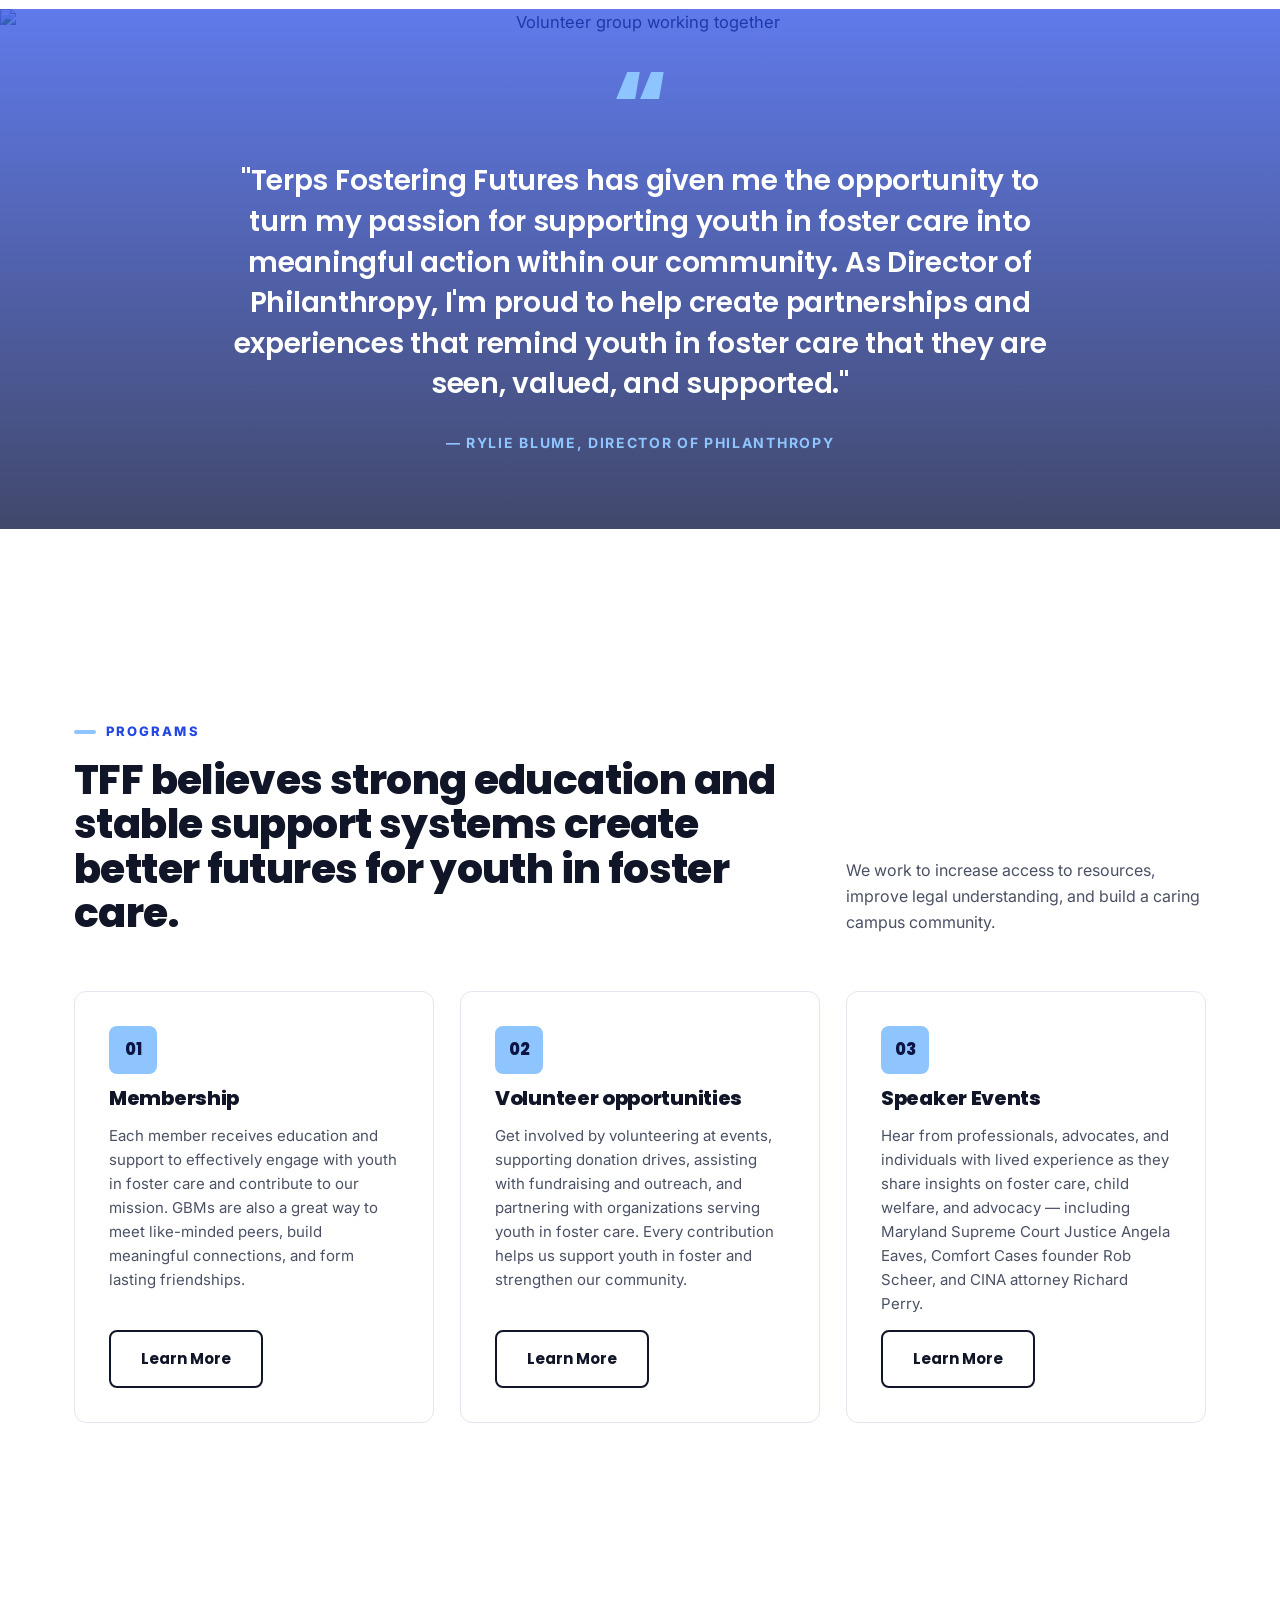
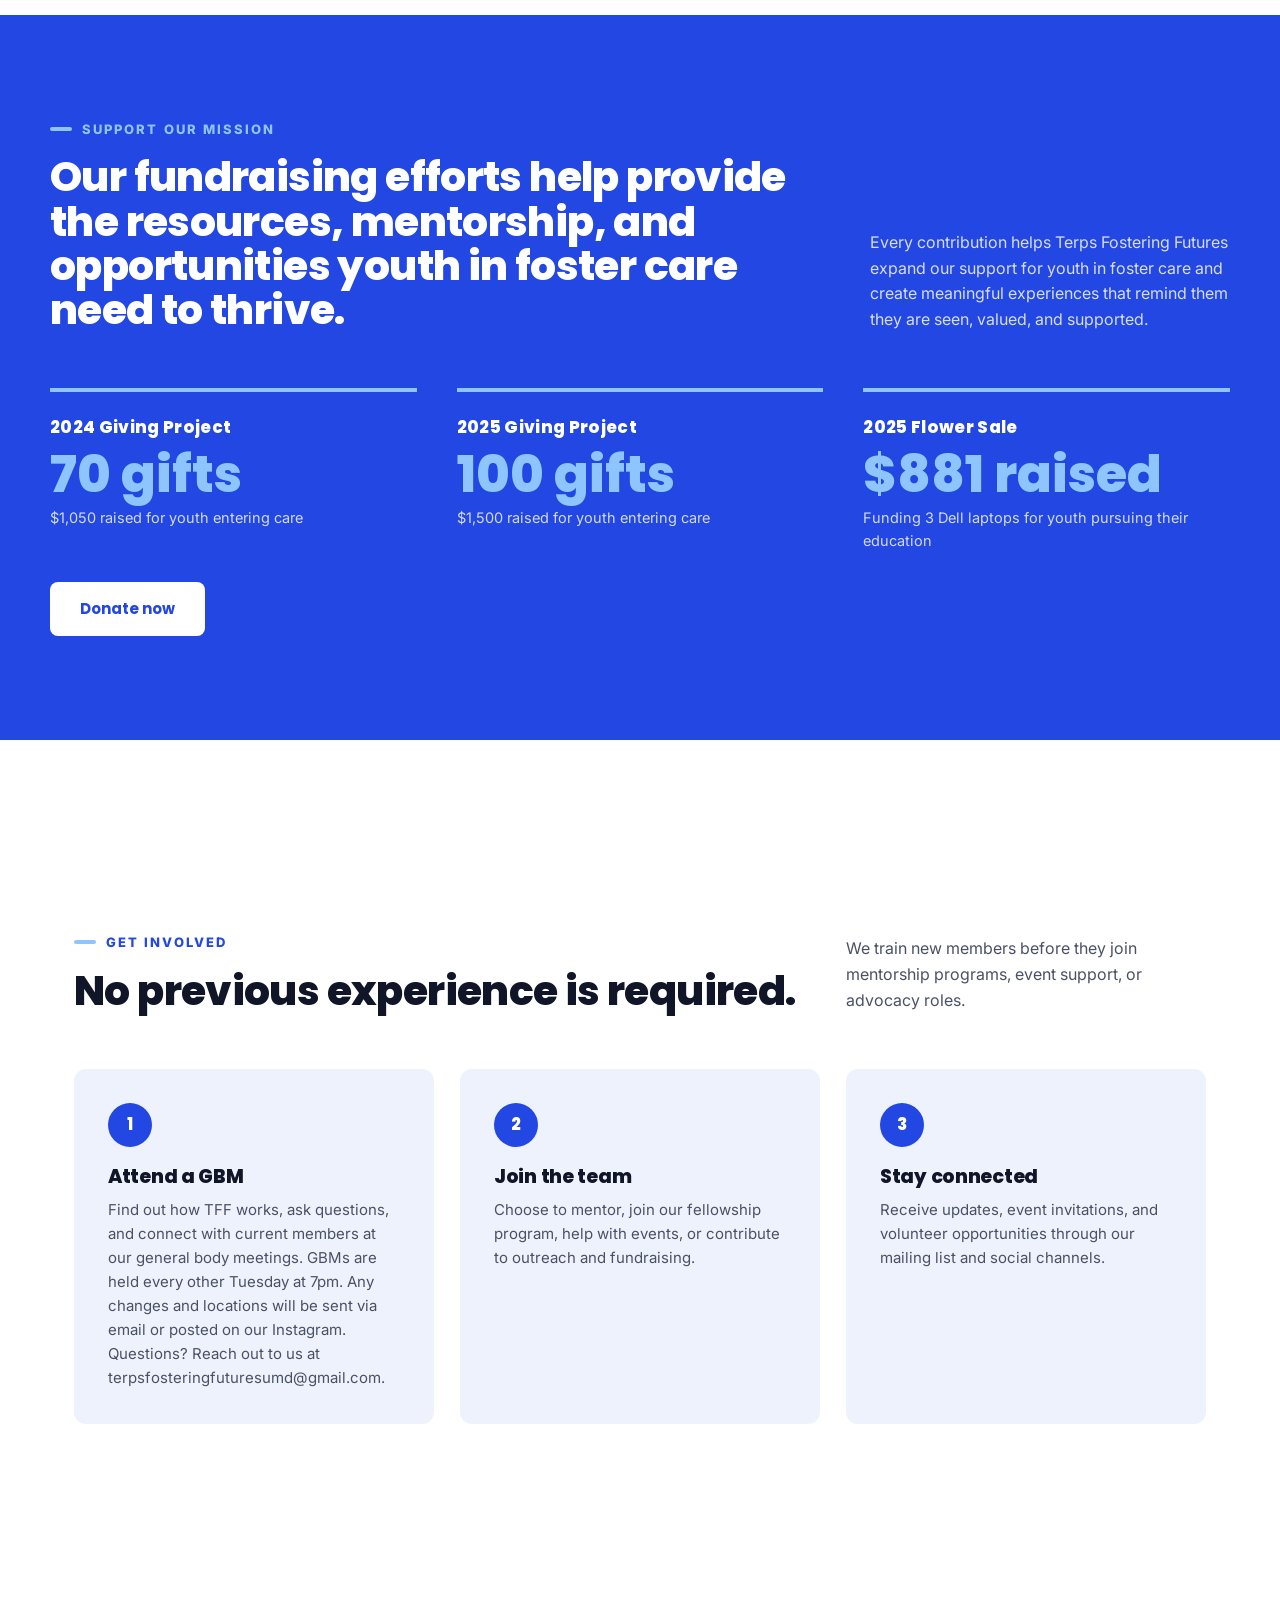
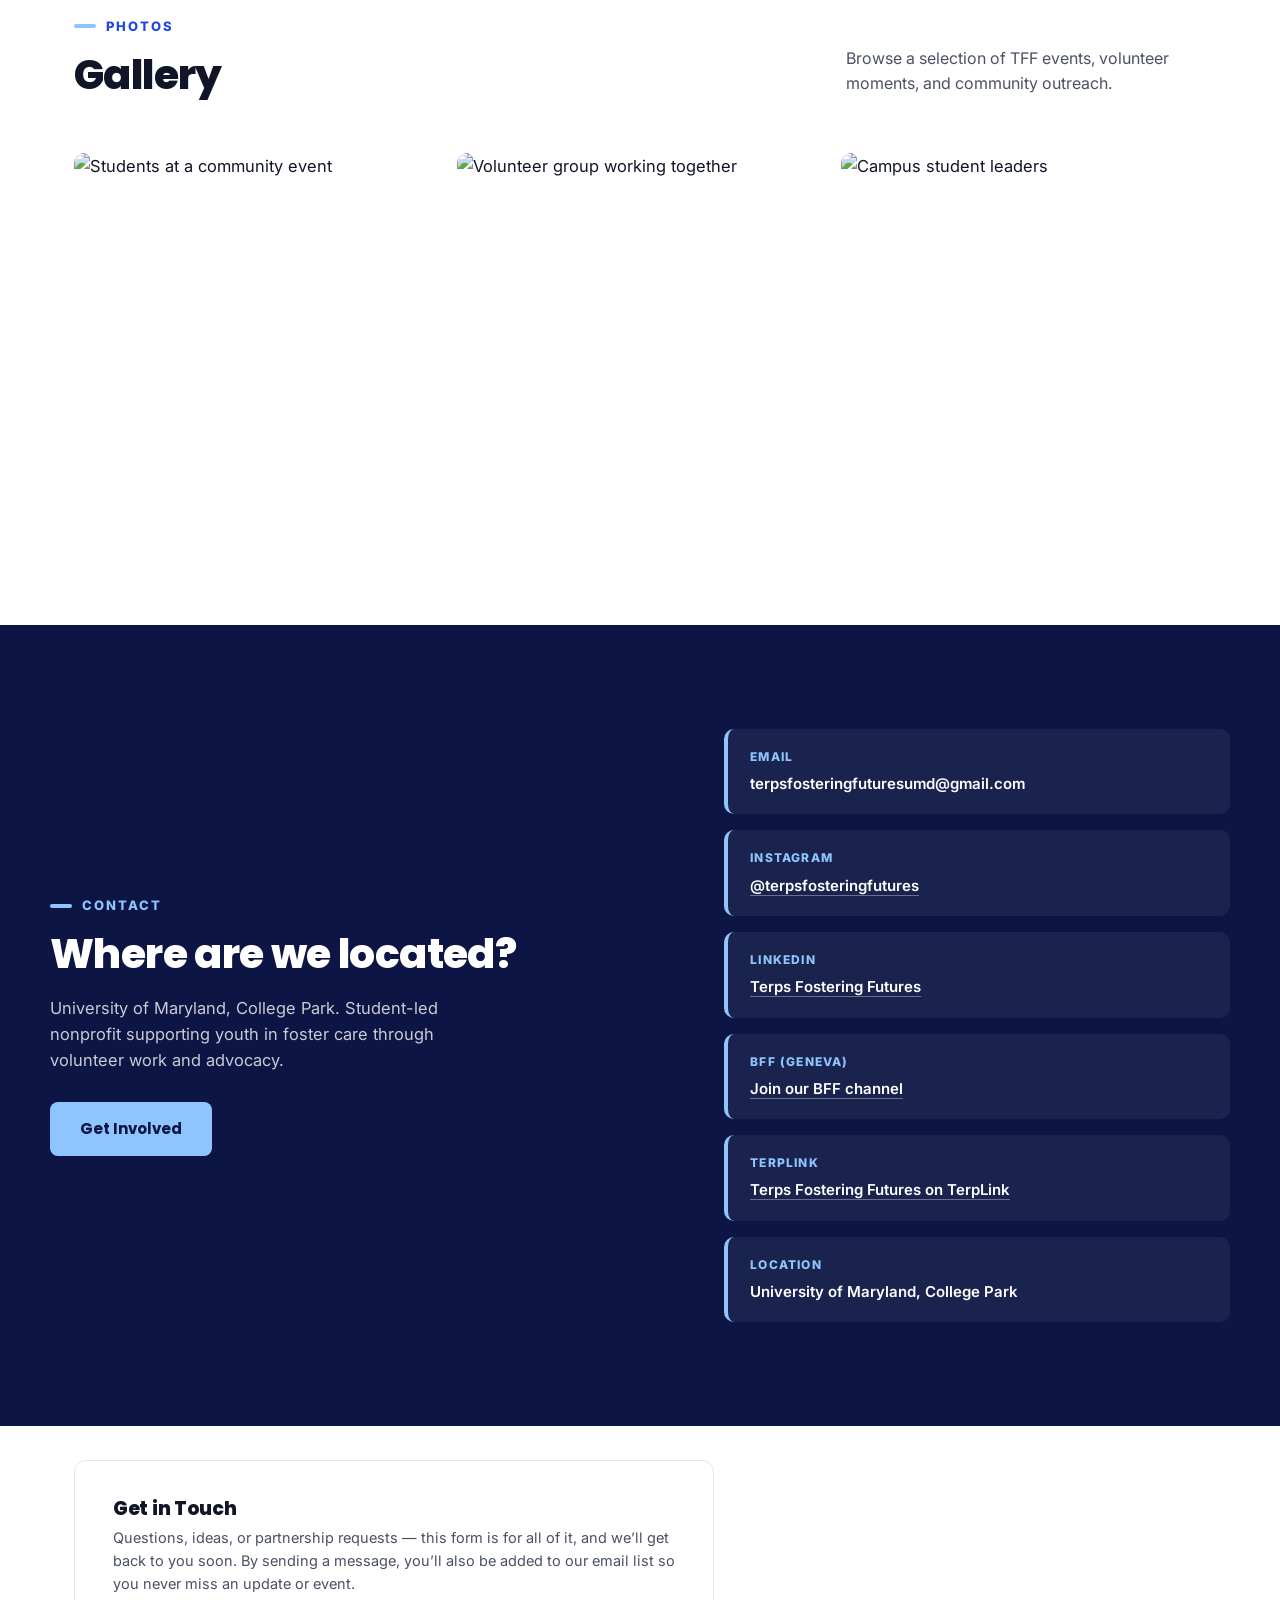
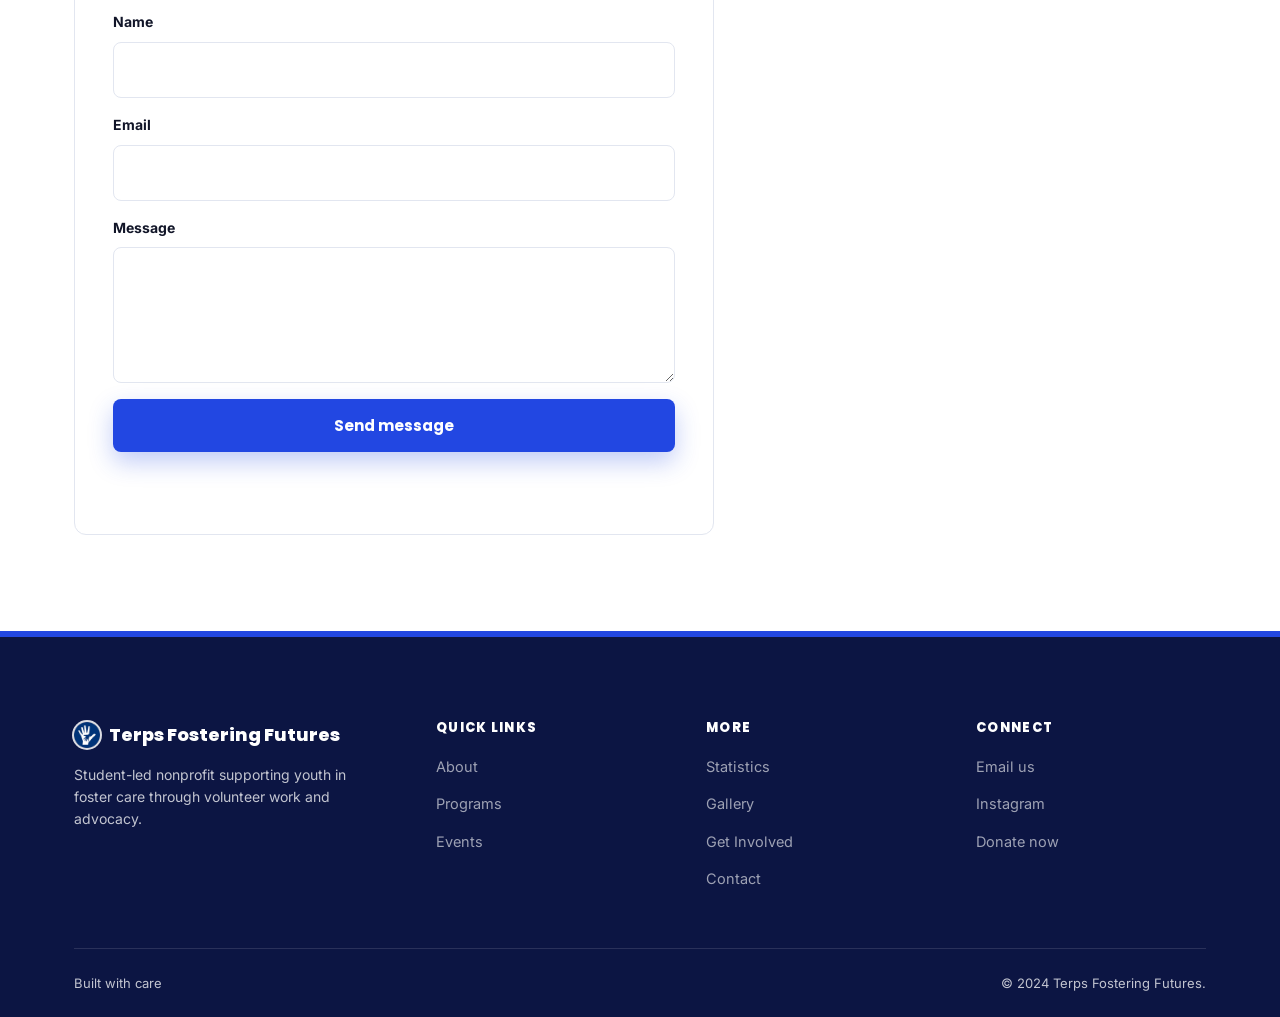
==== commit a8178f5c: "Remove Sept 17 Cornerstone event and update contact email Removed the Sept 17 'Meet the Members and " ====
--- a/index.html
+++ b/index.html
@@ -207,7 +207,7 @@
       <div class="step-card">
         <div class="step-num">1</div>
         <h3>Attend a GBM</h3>
-        <p>Find out how TFF works, ask questions, and connect with current members at our general body meetings. GBMs are held every other Tuesday at 7pm. Any changes and locations will be sent via email or posted on our Instagram. Questions? Reach out to us at <a href="mailto:terpsfosteringfutures@gmail.com">terpsfosteringfutures@gmail.com</a>.</p>
+        <p>Find out how TFF works, ask questions, and connect with current members at our general body meetings. GBMs are held every other Tuesday at 7pm. Any changes and locations will be sent via email or posted on our Instagram. Questions? Reach out to us at <a href="mailto:terpsfosteringfuturesumd@gmail.com">terpsfosteringfuturesumd@gmail.com</a>.</p>
       </div>
       <div class="step-card">
         <div class="step-num">2</div>
@@ -250,7 +250,7 @@
         <a href="/#join" class="btn btn-primary">Get Involved</a>
       </div>
       <div class="contact-list">
-        <div class="contact-item"><span>Email</span><strong>terpsfosteringfutures@gmail.com</strong></div>
+        <div class="contact-item"><span>Email</span><strong>terpsfosteringfuturesumd@gmail.com</strong></div>
         <div class="contact-item"><span>Instagram</span><strong><a href="https://www.instagram.com/terpsfosteringfutures/">@terpsfosteringfutures</a></strong></div>
         <div class="contact-item"><span>LinkedIn</span><strong><a href="https://www.linkedin.com/company/legalguardianangelss/posts/?viewAsMember=true">Terps Fostering Futures</a></strong></div>
         <div class="contact-item"><span>BFF (Geneva)</span><strong><a href="https://links.geneva.com/invite/937896e5-e970-4ea4-9804-f0e72ba3f26a">Join our BFF channel</a></strong></div>
@@ -315,7 +315,7 @@
       <div>
         <h4>Connect</h4>
         <ul>
-          <li><a href="mailto:terpsfosteringfutures@gmail.com">Email us</a></li>
+          <li><a href="mailto:terpsfosteringfuturesumd@gmail.com">Email us</a></li>
           <li><a href="https://www.instagram.com/terpsfosteringfutures/">Instagram</a></li>
           <li><a href="https://www.spotfund.com/story/1d120779-6654-4a64-a59e-068f6ab8086c?SFID=EmpowerFosterYouth">Donate now</a></li>
         </ul>
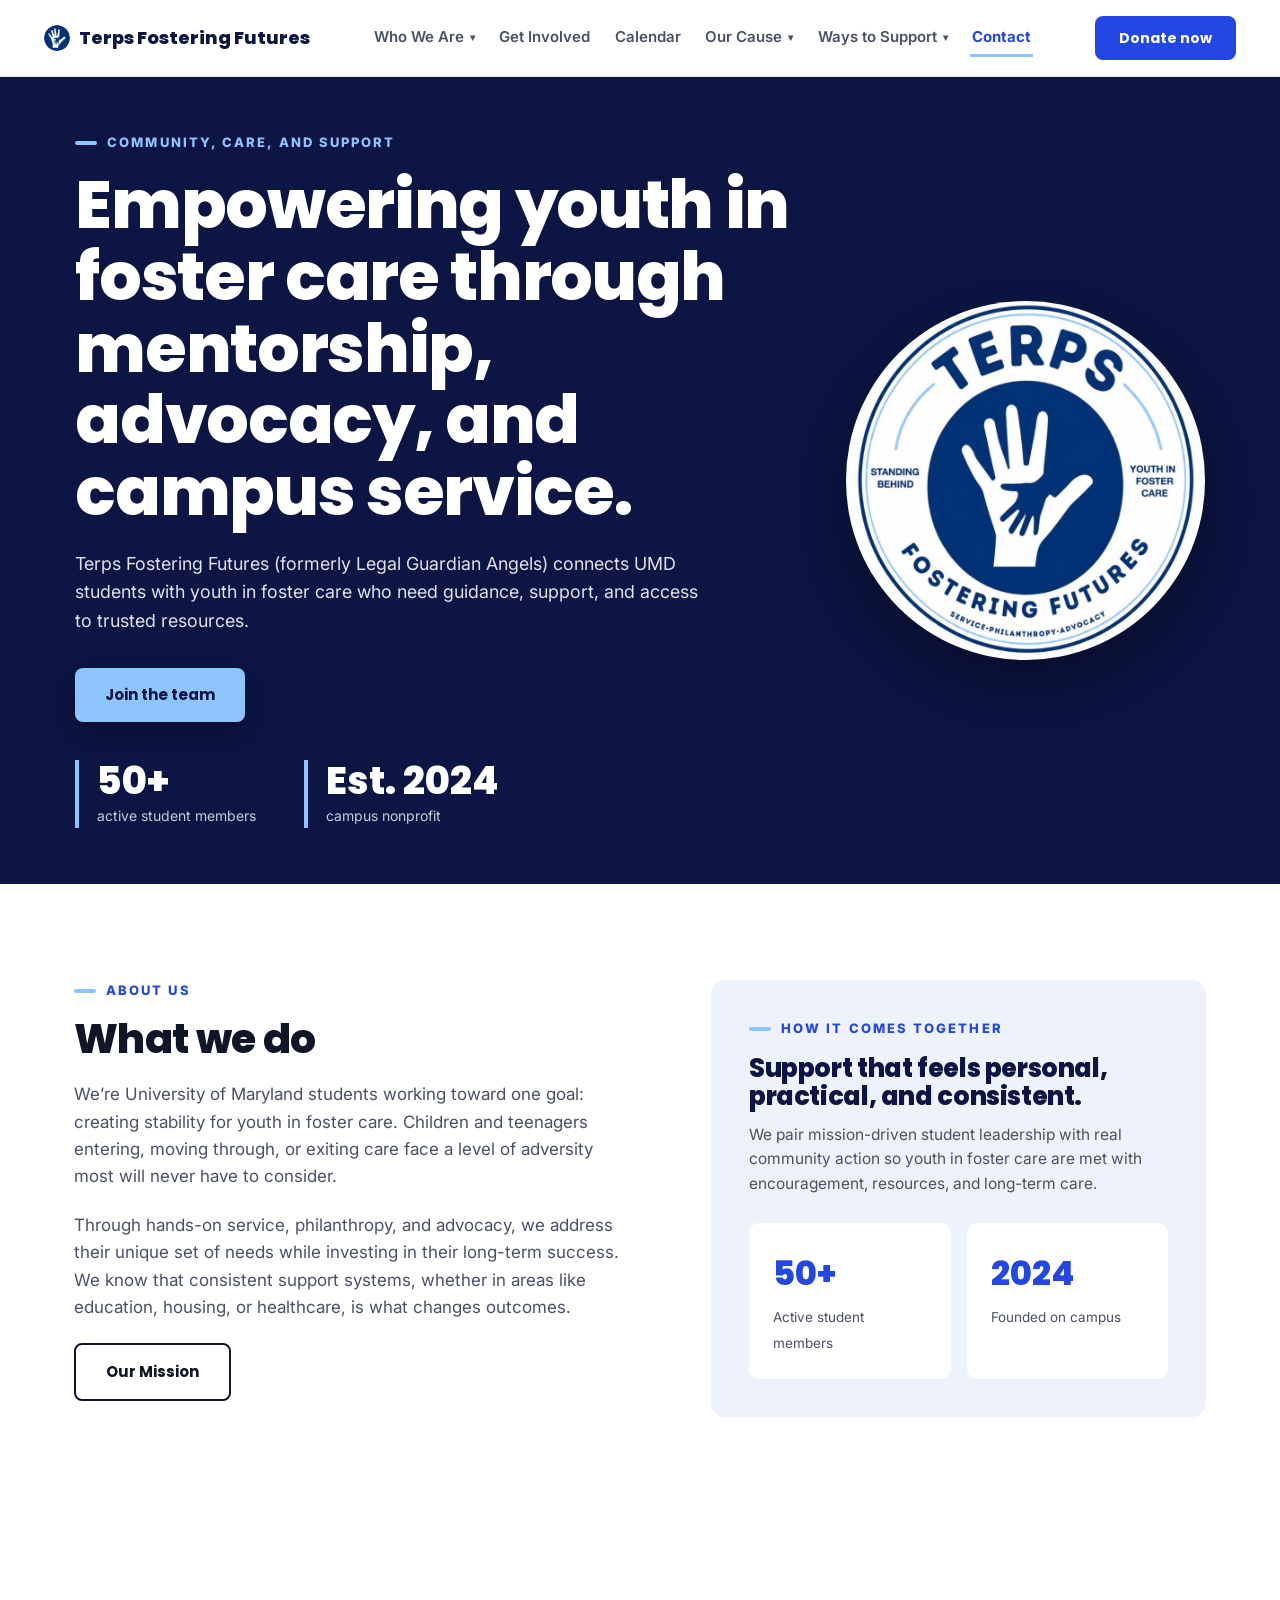
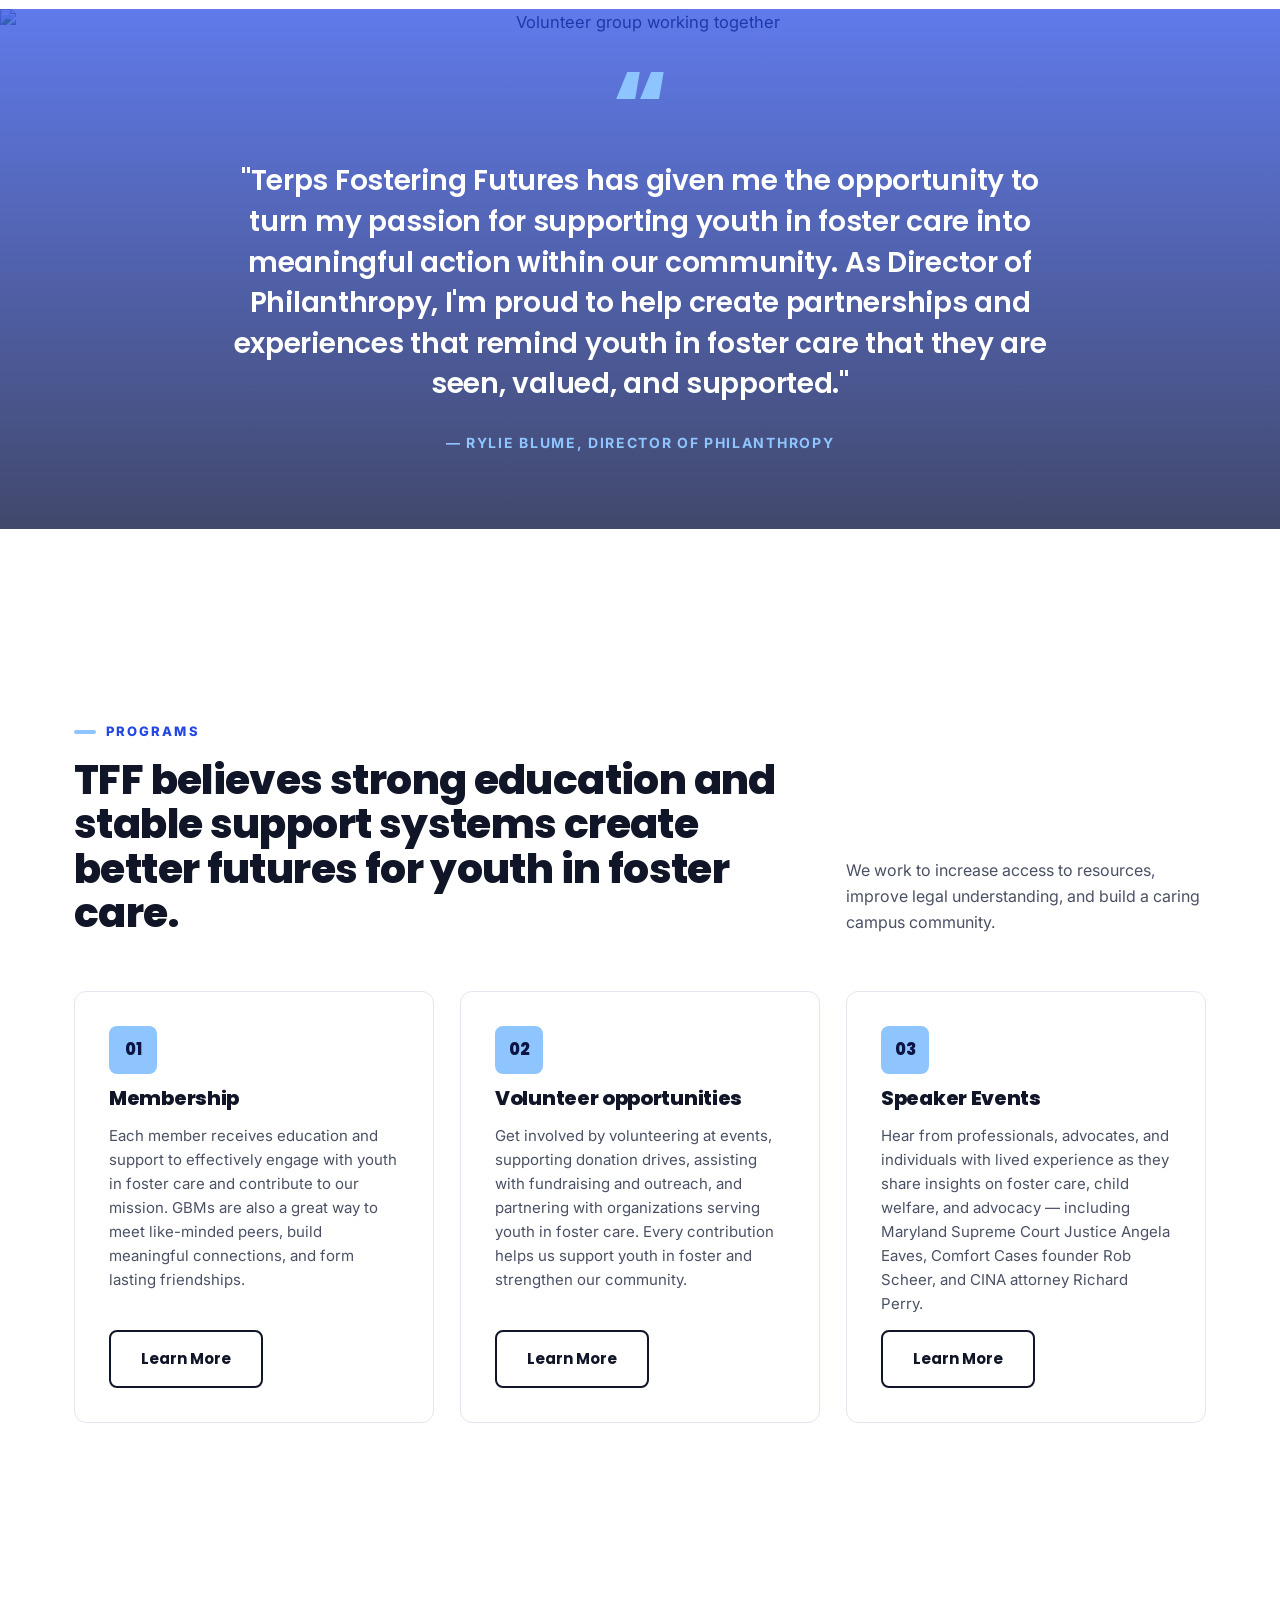
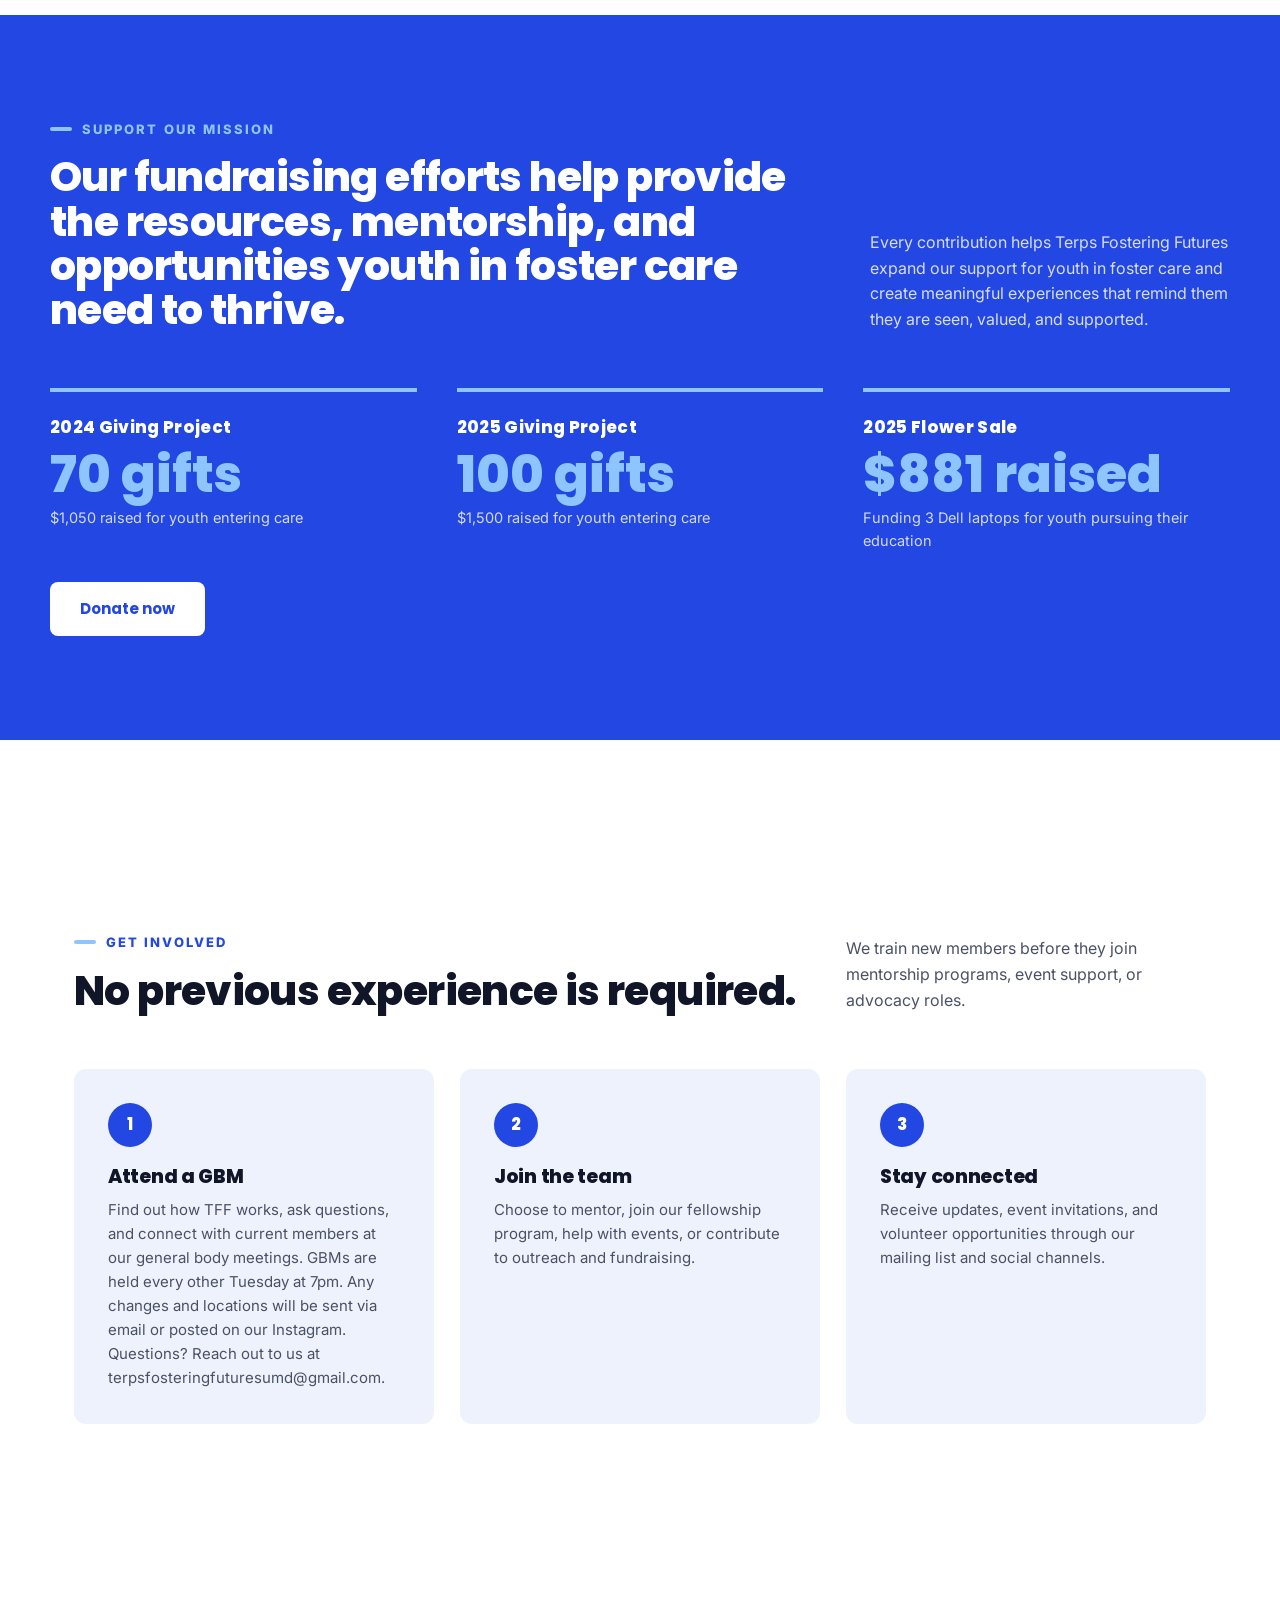
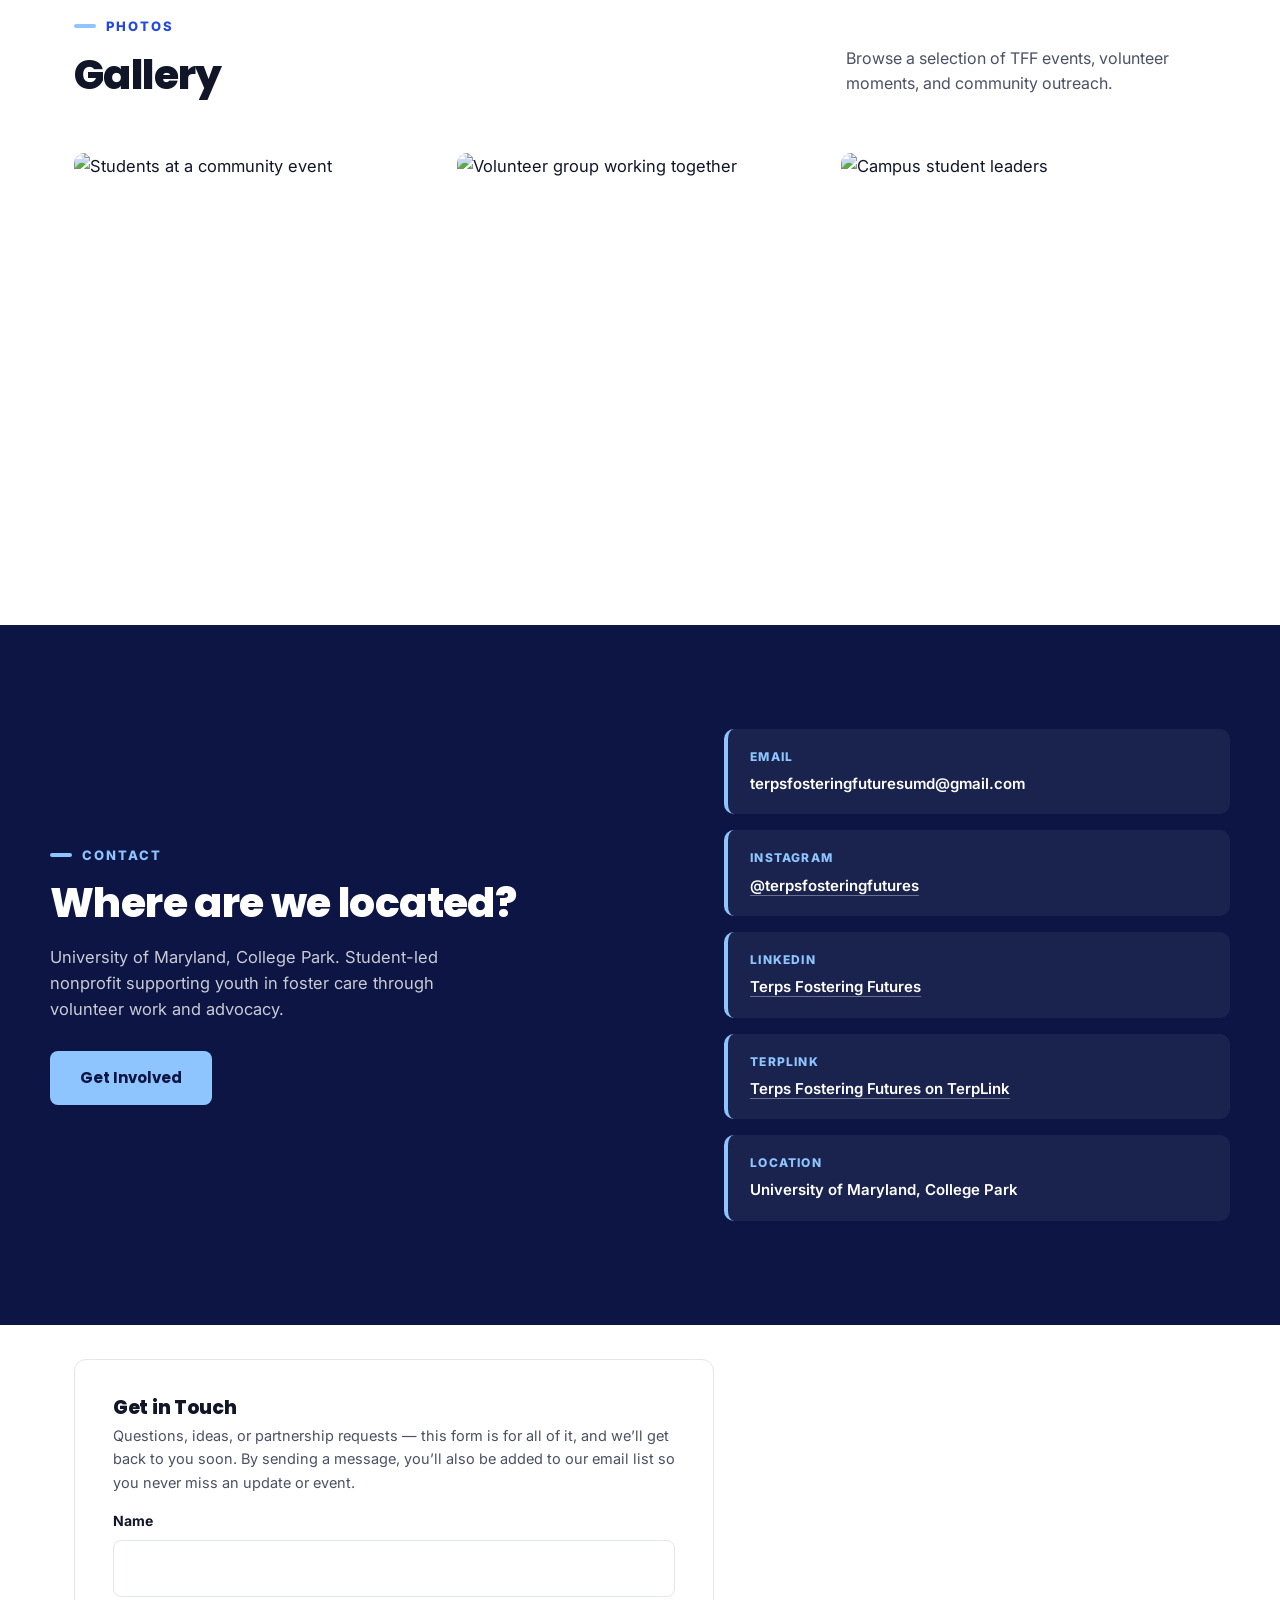
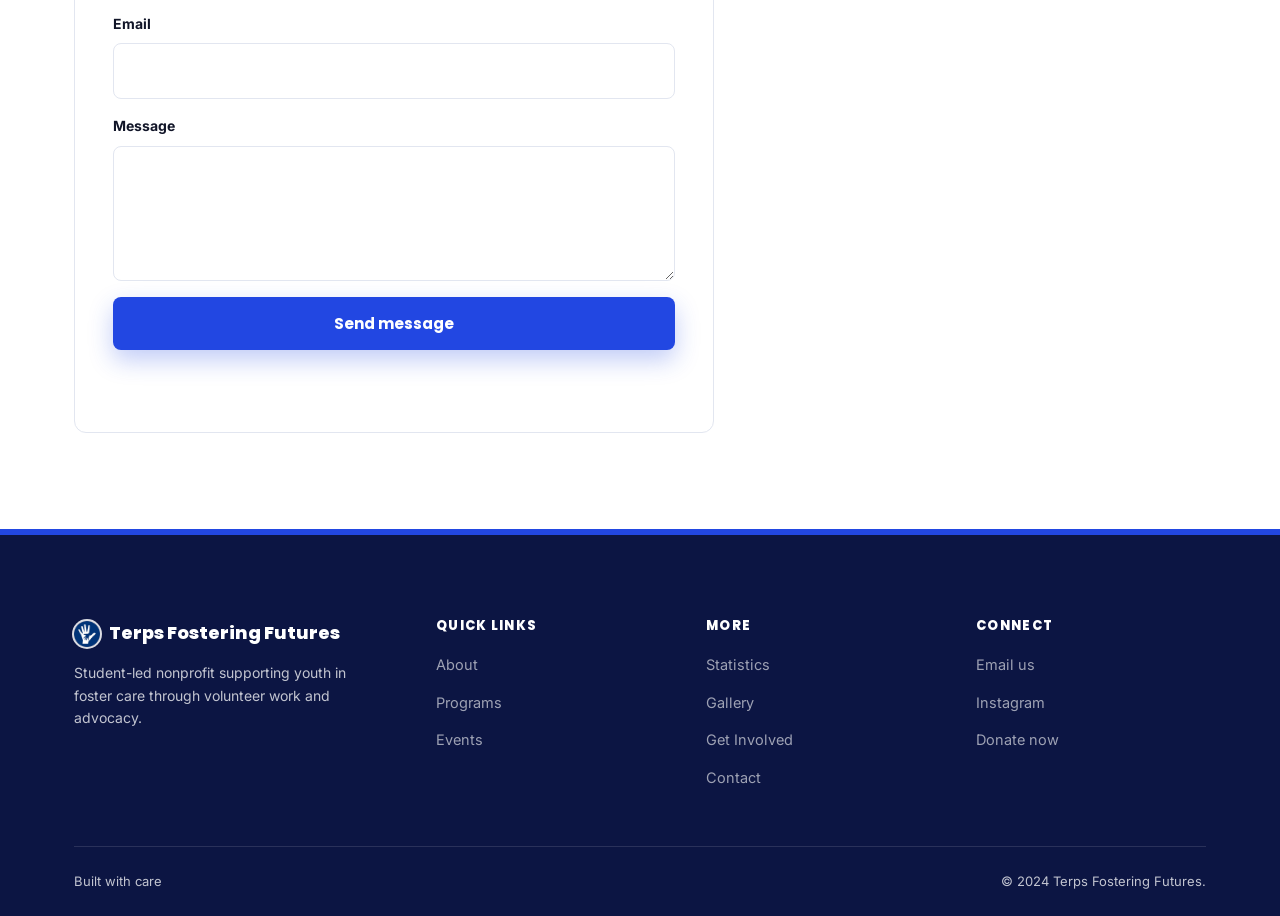
==== commit 28c624a1: "Remove BFF (Geneva) channel link from contact section Co-Authored-By: Claude Opus 5.5 <noreply@anthr" ====
--- a/index.html
+++ b/index.html
@@ -253,7 +253,6 @@
         <div class="contact-item"><span>Email</span><strong>terpsfosteringfuturesumd@gmail.com</strong></div>
         <div class="contact-item"><span>Instagram</span><strong><a href="https://www.instagram.com/terpsfosteringfutures/">@terpsfosteringfutures</a></strong></div>
         <div class="contact-item"><span>LinkedIn</span><strong><a href="https://www.linkedin.com/company/legalguardianangelss/posts/?viewAsMember=true">Terps Fostering Futures</a></strong></div>
-        <div class="contact-item"><span>BFF (Geneva)</span><strong><a href="https://links.geneva.com/invite/937896e5-e970-4ea4-9804-f0e72ba3f26a">Join our BFF channel</a></strong></div>
         <div class="contact-item"><span>TerpLink</span><strong><a href="https://terplink.umd.edu/organization/terpsfosteringfutures">Terps Fostering Futures on TerpLink</a></strong></div>
         <div class="contact-item"><span>Location</span><strong>University of Maryland, College Park</strong></div>
       </div>
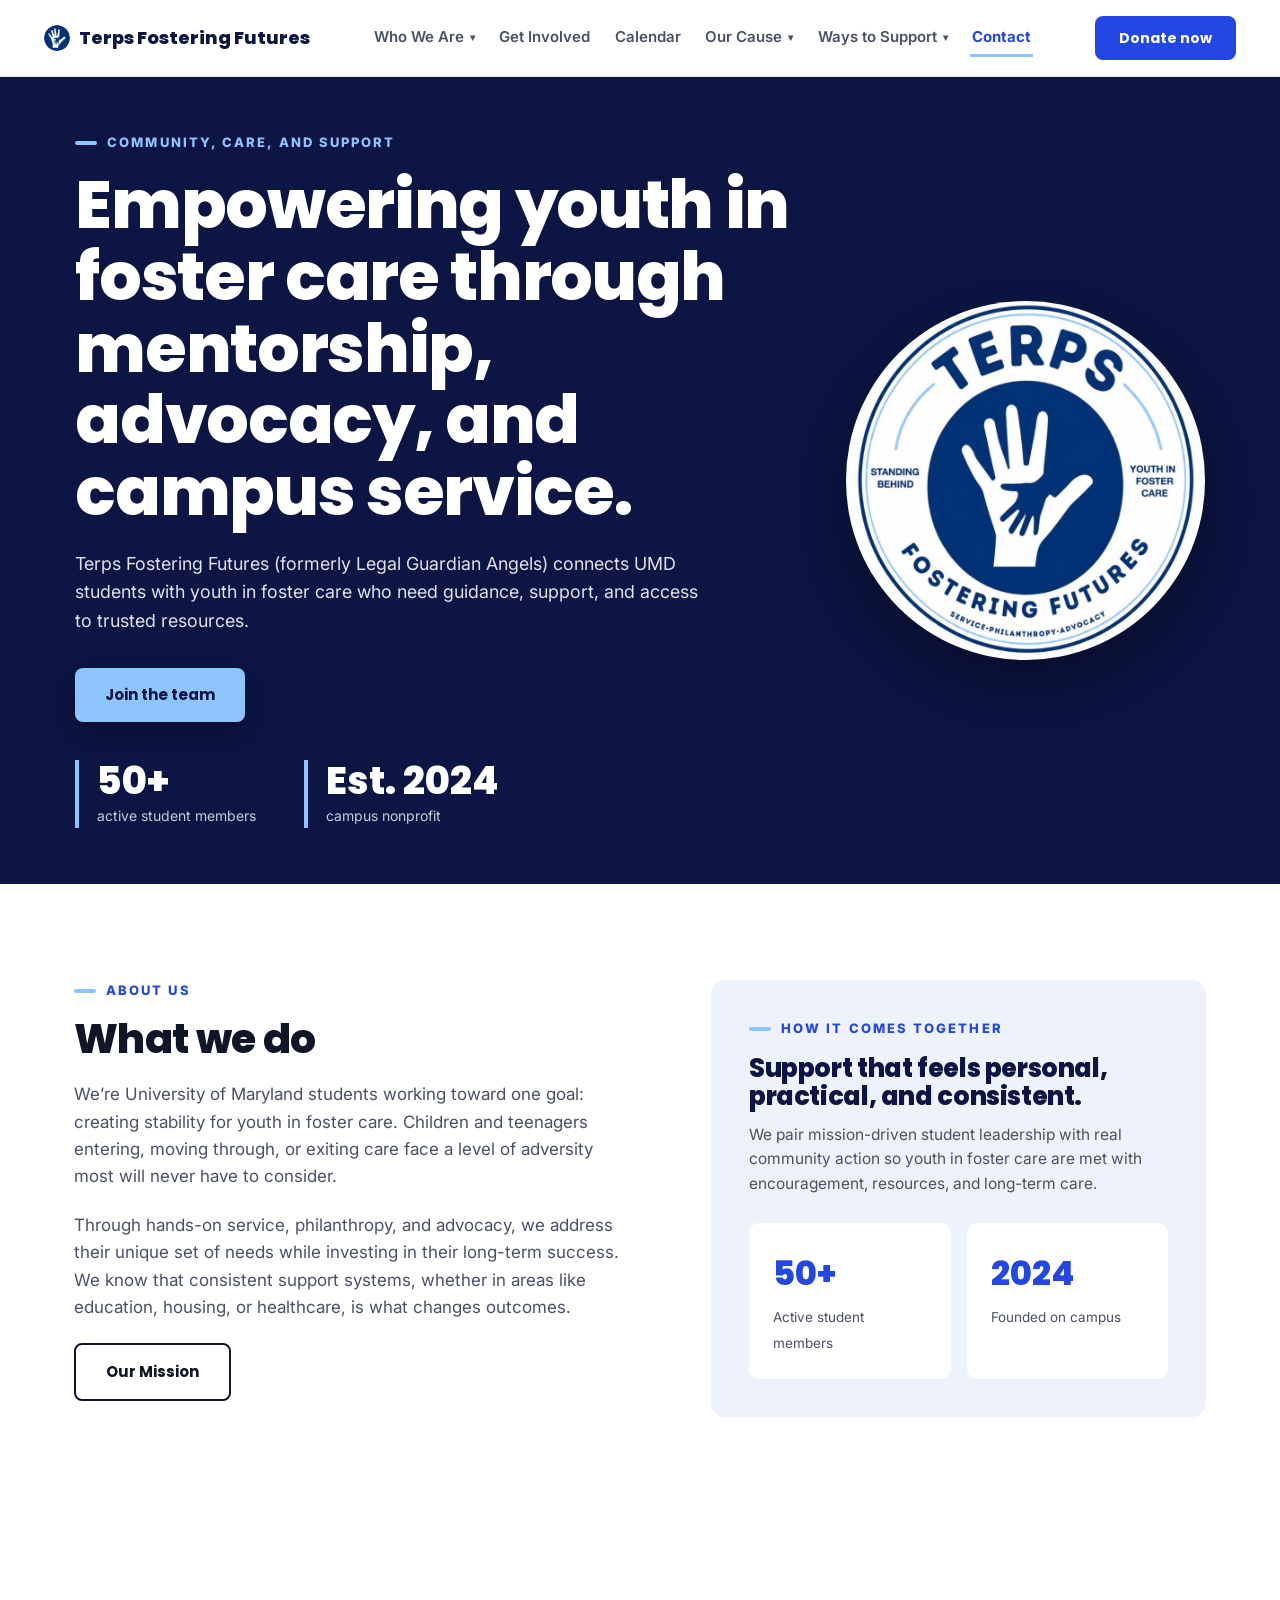
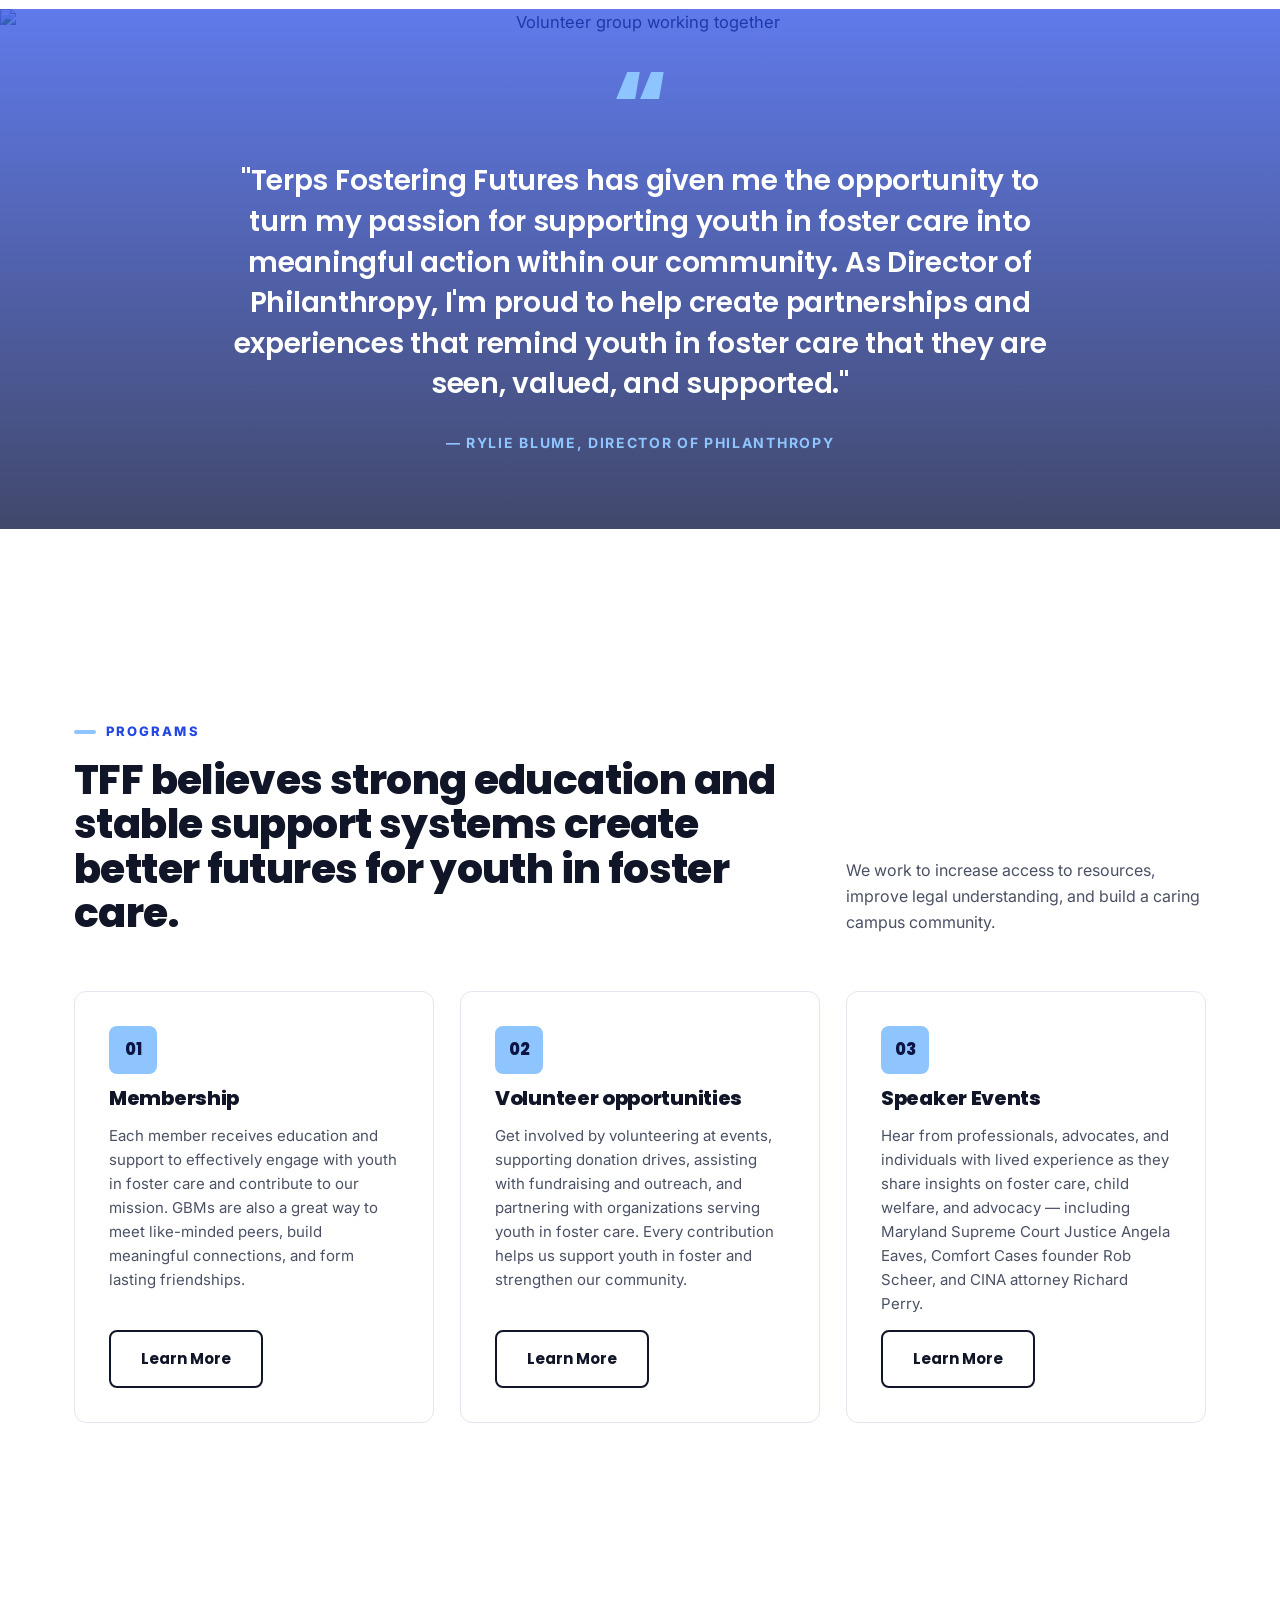
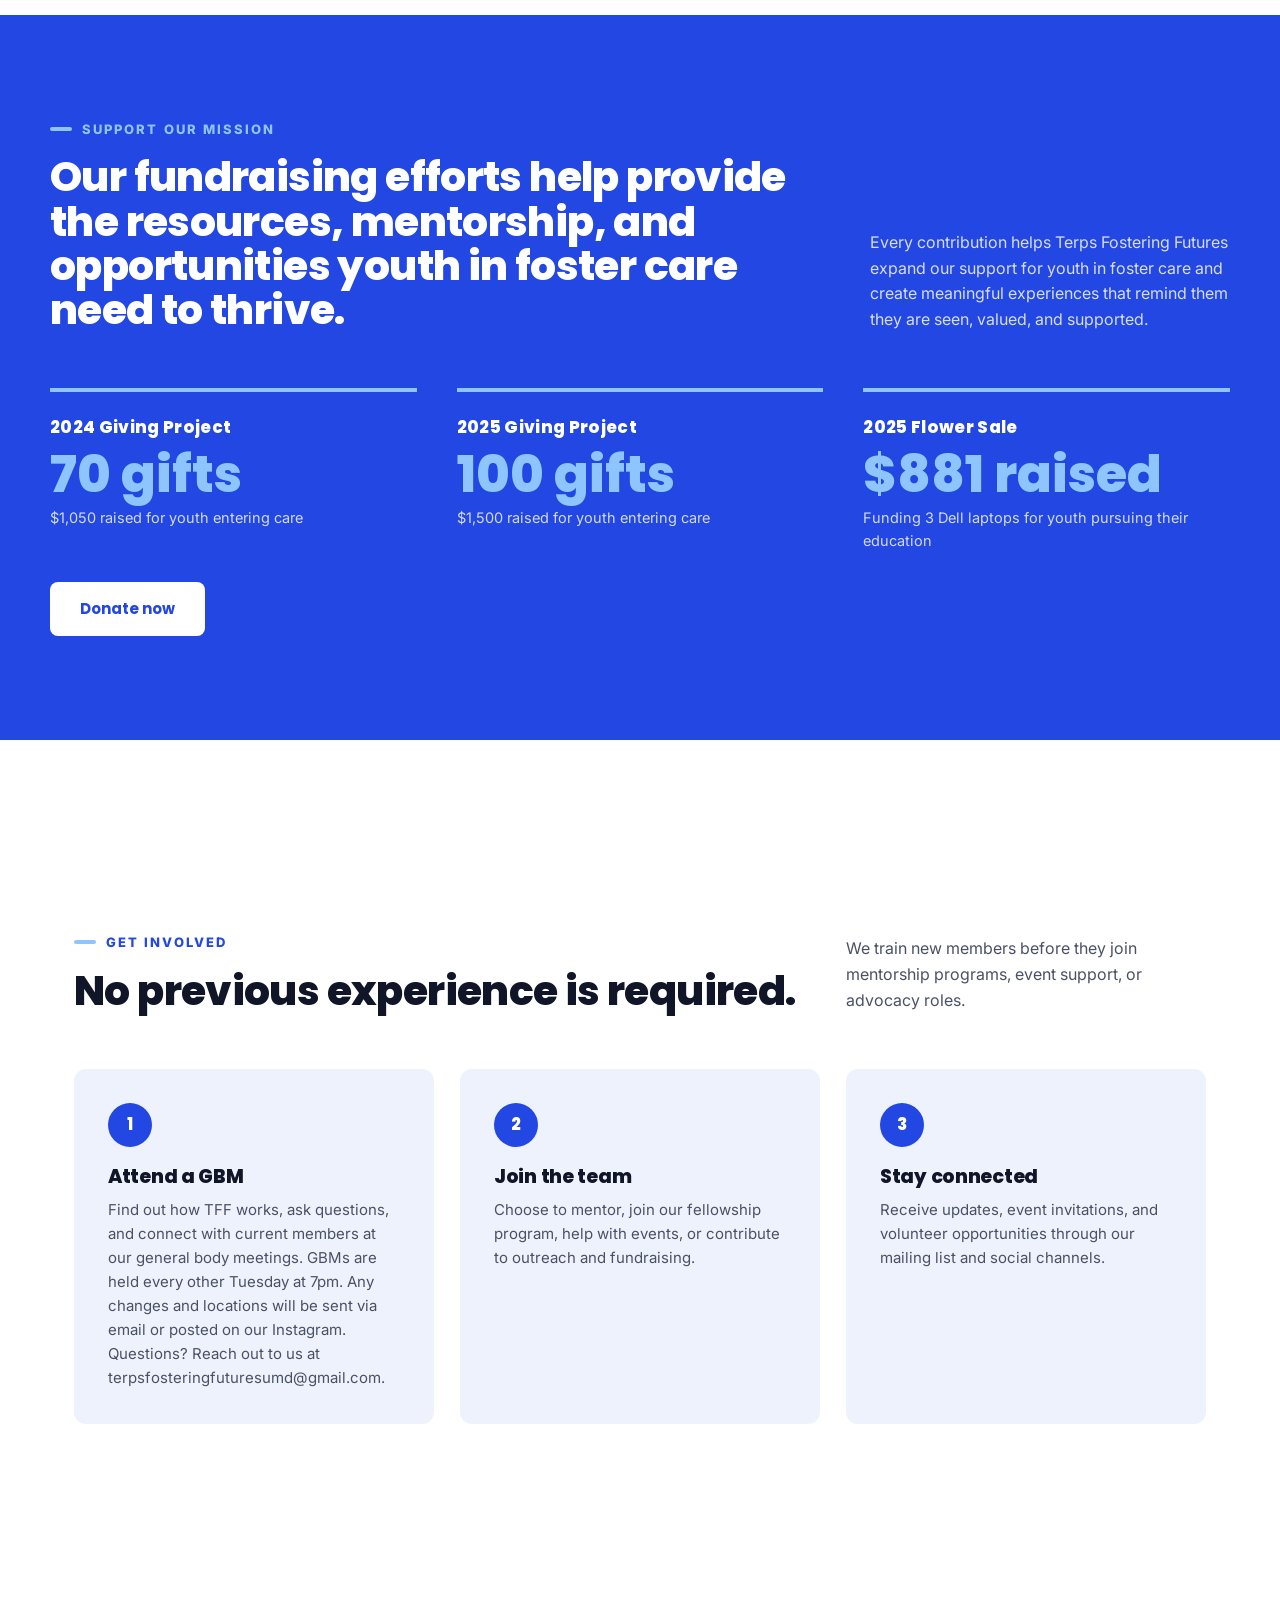
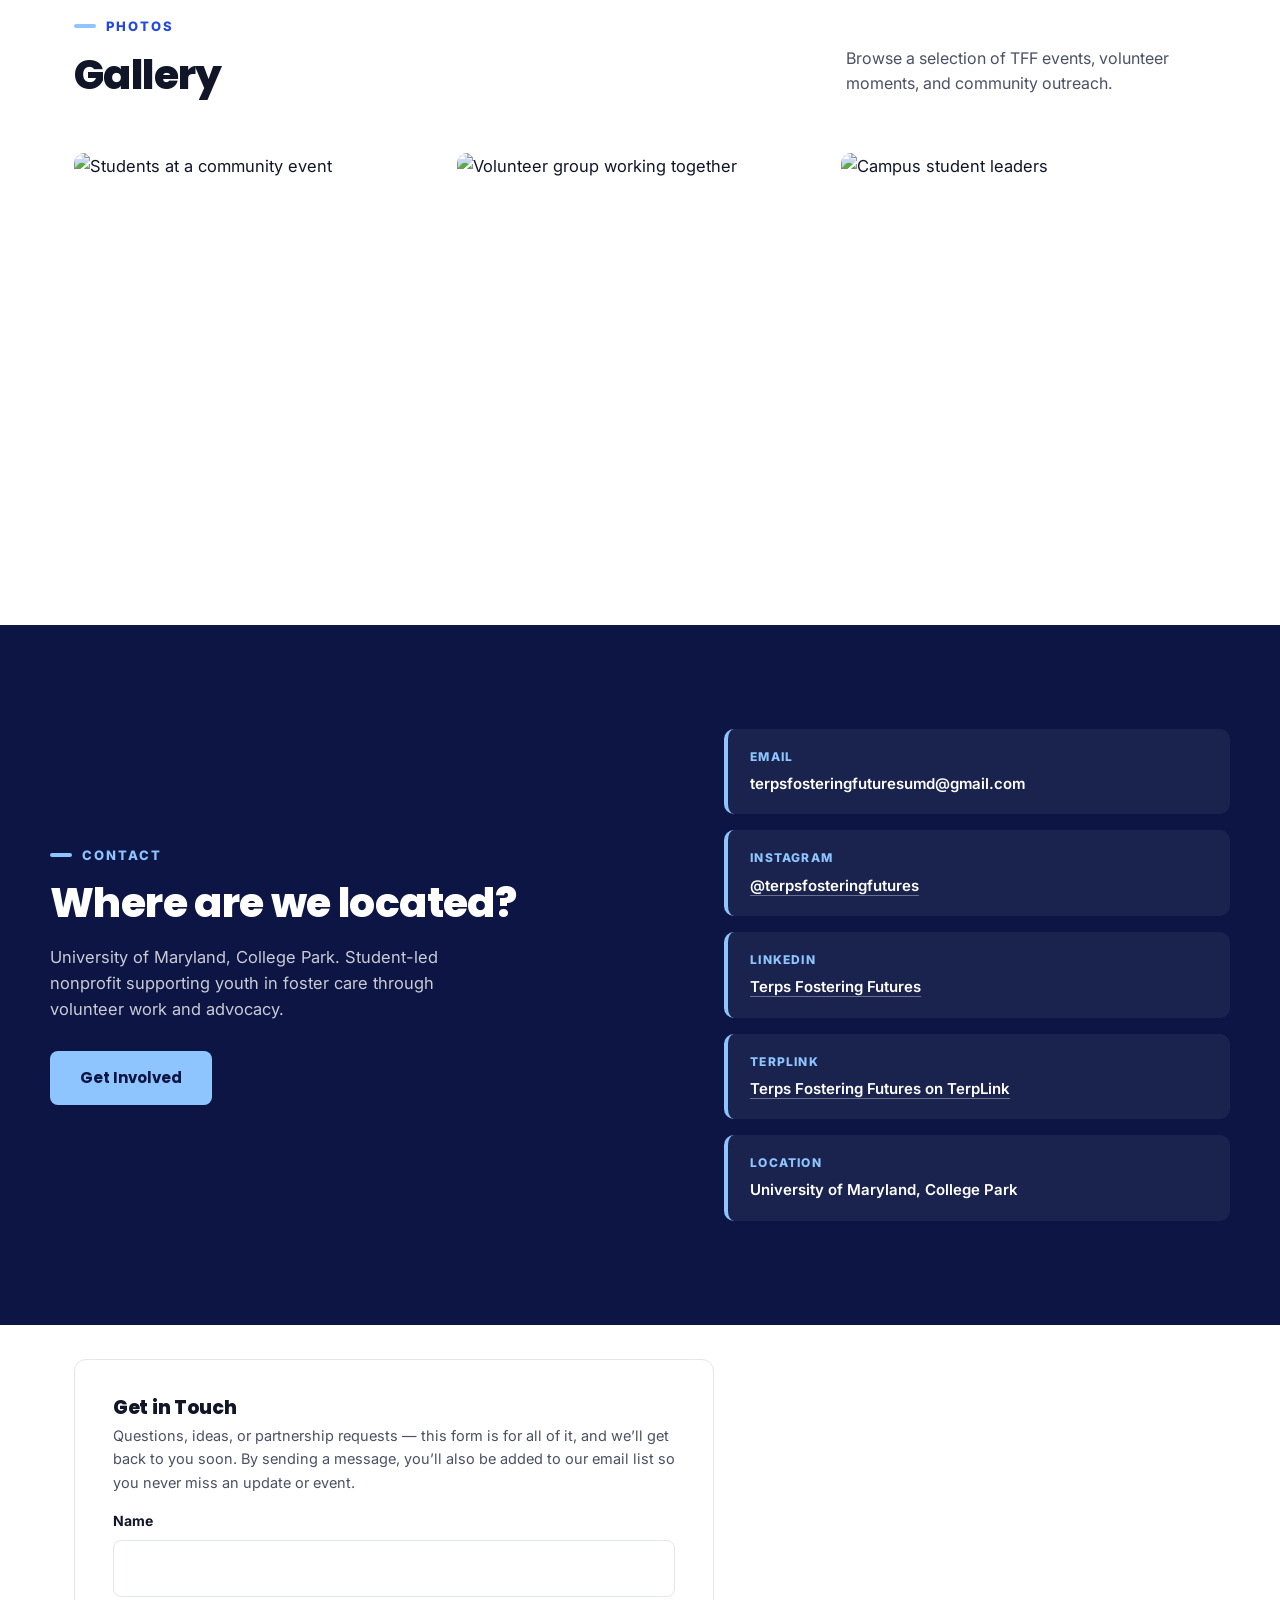
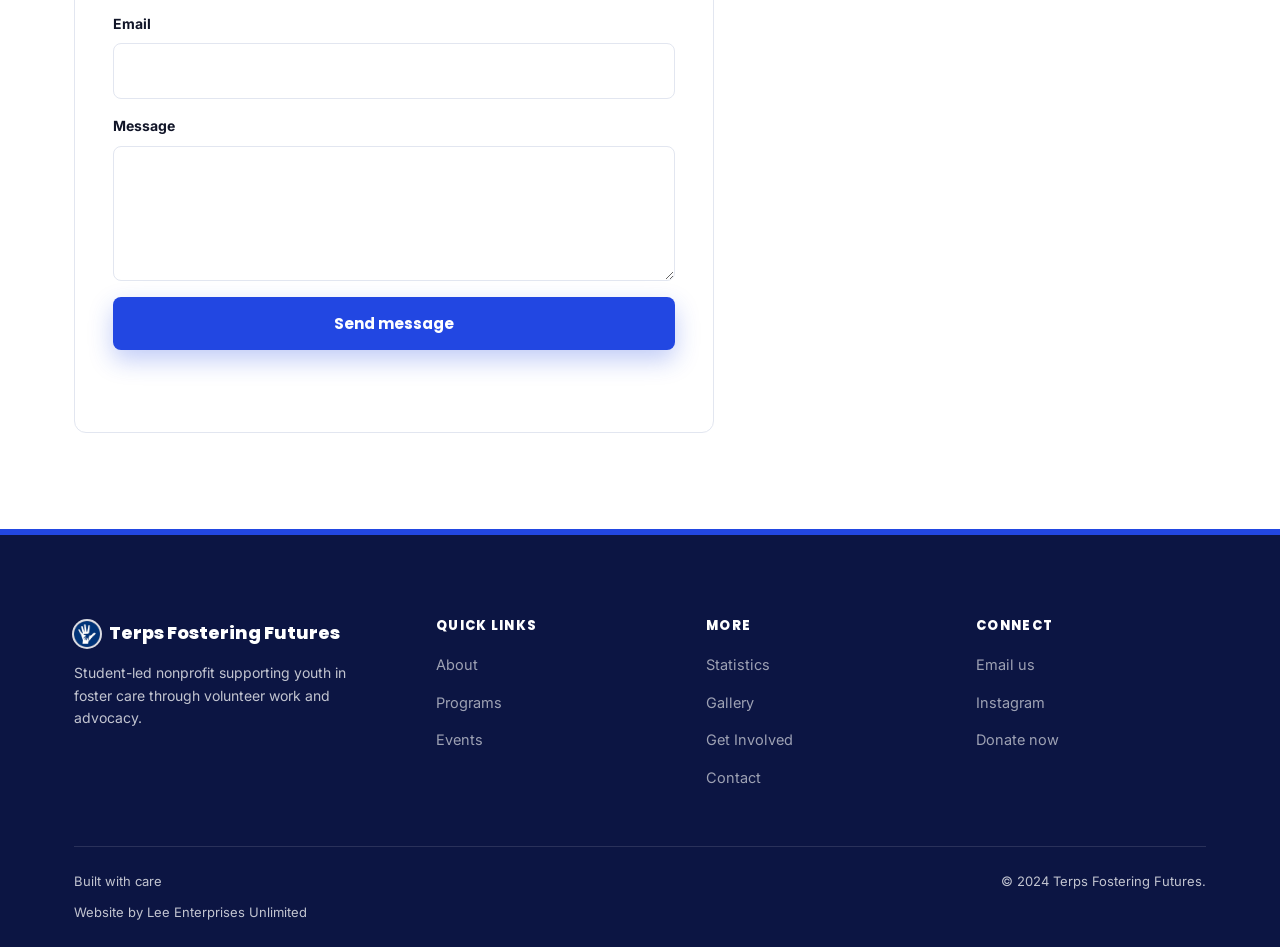
==== commit fb300f24: "Add small "Website by Lee Enterprises Unlimited" footer credit Co-Authored-By: Claude Opus 5.5 <nore" ====
--- a/index.html
+++ b/index.html
@@ -323,6 +323,7 @@
     <div class="wrap footer-bottom" style="padding-left:0; padding-right:0;">
       <span>Built with care</span>
       <span>© 2024 Terps Fostering Futures.</span>
+      <span class="footer-credit">Website by <a href="https://www.leeenterprisesunlimited.com/" target="_blank" rel="noopener">Lee Enterprises Unlimited</a></span>
     </div>
   </div>
 </footer>
--- a/styles.css
+++ b/styles.css
@@ -440,6 +440,8 @@
 .footer-grid ul a{font-size:14.5px; opacity:.8; transition:color .15s ease, opacity .15s ease;}
 .footer-grid ul a:hover{opacity:1; color:var(--yellow);}
 .footer-bottom{display:flex; justify-content:space-between; align-items:center; padding:24px 0; font-size:13px; flex-wrap:wrap; gap:10px;}
+.footer-credit{flex-basis:100%;}
+.footer-credit a:hover{color:var(--yellow);}
 @media(max-width:860px){ .footer-grid{grid-template-columns:1fr 1fr;} }
 
 /* ---------- Thank-you page ---------- */
